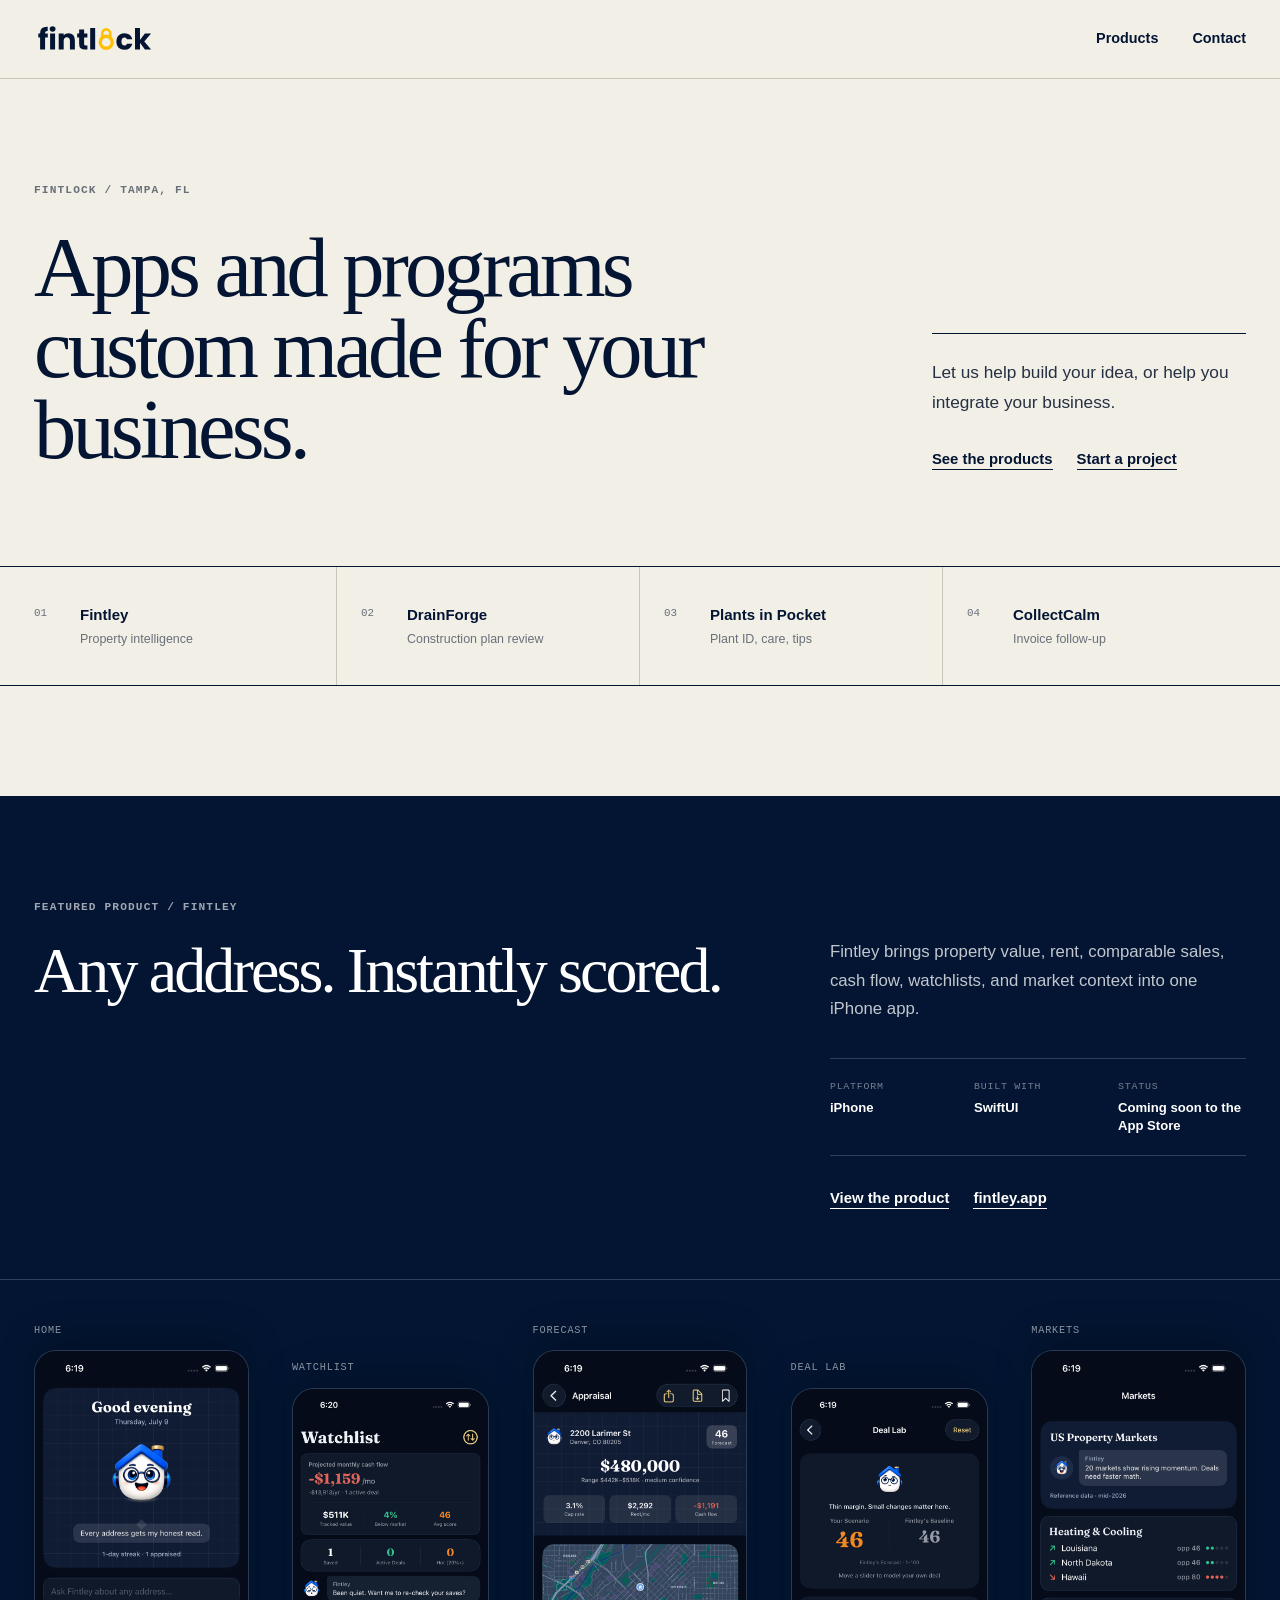
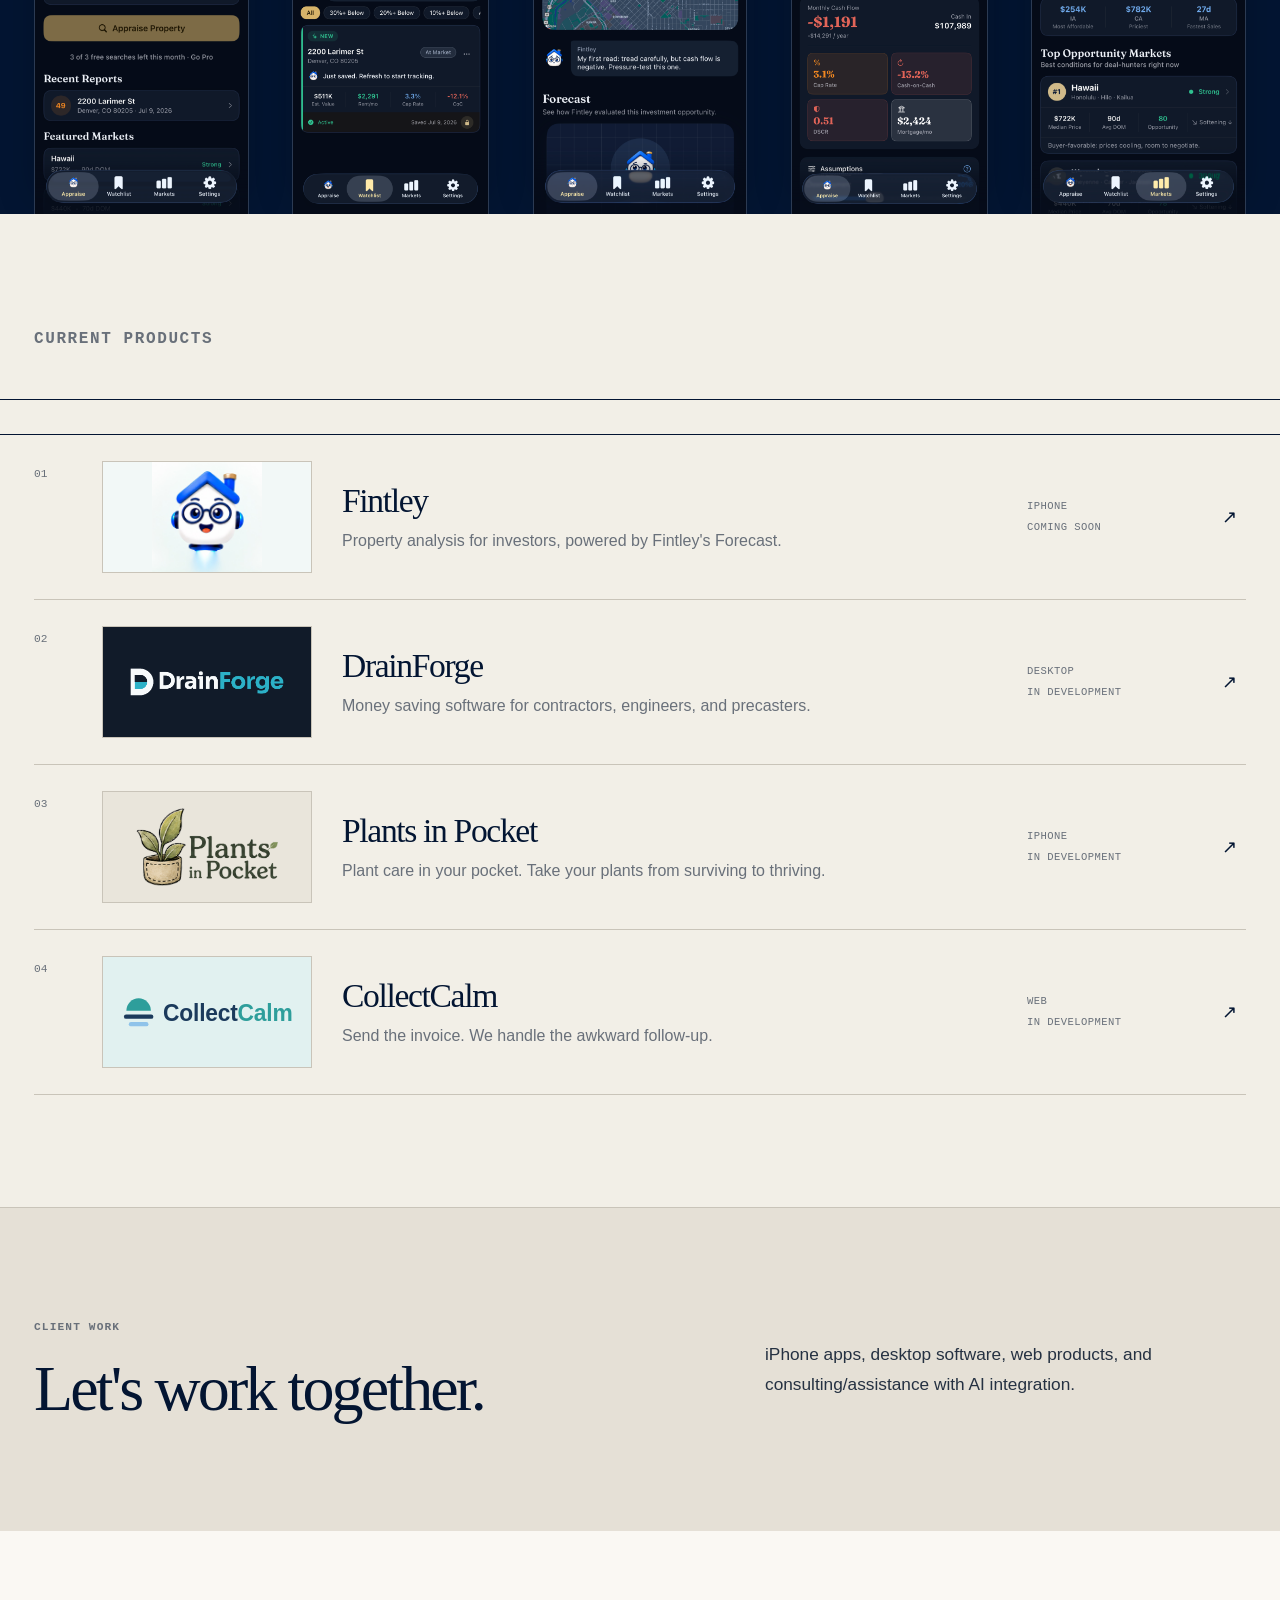
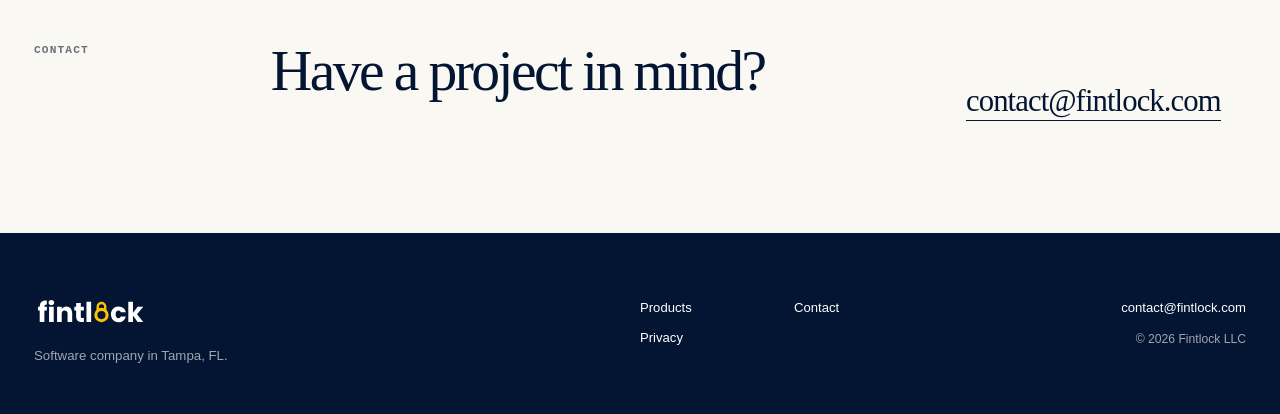
==== index.html @ c1525594 "Redesign: editorial catalogue layout with official brand palette New warm-paper editorial design rep" ====
<!doctype html>
<html lang="en">
<head>
  <meta charset="utf-8">
  <meta name="viewport" content="width=device-width, initial-scale=1">
  <title>Fintlock | Apps and Programs Custom Made for Your Business</title>
  <meta name="description" content="Fintlock is a Tampa, Florida software company building custom iPhone apps, desktop programs, and web products.">
  <link rel="canonical" href="https://fintlock.com/">
  <meta property="og:title" content="Fintlock | Apps and Programs Custom Made for Your Business">
  <meta property="og:description" content="Apps and programs custom made for your business, built in Tampa, FL.">
  <meta property="og:type" content="website">
  <meta property="og:url" content="https://fintlock.com/">
  <meta property="og:image" content="https://fintlock.com/assets/brand/og-image.png">
  <meta name="twitter:card" content="summary_large_image">
  <meta name="theme-color" content="#f2efe7">
  <link rel="icon" type="image/svg+xml" href="favicon.svg">
  <link rel="stylesheet" href="styles.css?v=22">
</head>
<body>
  <a class="skip-link" href="#main">Skip to content</a>

  <header class="site-header" data-header>
    <div class="wrap header-inner">
      <a class="brand" href="index.html" aria-label="Fintlock home">
        <img src="assets/brand/fintlock-logo-navy.svg" alt="Fintlock" width="121" height="32">
      </a>

      <nav class="primary-nav" id="primary-nav" aria-label="Primary navigation">
        <a href="work.html">Products</a>
        <a href="contact.html">Contact</a>
      </nav>

      <button class="nav-toggle" type="button" aria-label="Open navigation" aria-expanded="false" aria-controls="primary-nav">
        <span></span><span></span>
      </button>
    </div>
  </header>

  <main id="main">
    <section class="masthead">
      <div class="wrap masthead-grid">
        <div class="masthead-title">
          <p class="overline">Fintlock / Tampa, FL</p>
          <h1>Apps and programs custom made for your business.</h1>
        </div>
        <div class="masthead-copy">
          <p>Let us help build your idea, or help you integrate your business.</p>
          <div class="text-actions">
            <a class="underlined-link" href="work.html">See the products</a>
            <a class="underlined-link" href="contact.html">Start a project</a>
          </div>
        </div>
      </div>

      <div class="wrap product-index" aria-label="Current Fintlock products">
        <a href="work.html#fintley">
          <span class="index-number">01</span>
          <span><strong>Fintley</strong><small>Property intelligence</small></span>
        </a>
        <a href="work.html#drainforge">
          <span class="index-number">02</span>
          <span><strong>DrainForge</strong><small>Construction plan review</small></span>
        </a>
        <a href="work.html#plants-in-pocket">
          <span class="index-number">03</span>
          <span><strong>Plants in Pocket</strong><small>Plant ID, care, tips</small></span>
        </a>
        <a href="work.html#collectcalm">
          <span class="index-number">04</span>
          <span><strong>CollectCalm</strong><small>Invoice follow-up</small></span>
        </a>
      </div>
    </section>

    <section class="featured-product" aria-labelledby="featured-title">
      <div class="wrap feature-heading">
        <div>
          <p class="overline overline-light">Featured product / Fintley</p>
          <h2 id="featured-title">Any address. Instantly scored.</h2>
        </div>
        <div class="feature-copy">
          <p>Fintley brings property value, rent, comparable sales, cash flow, watchlists, and market context into one iPhone app.</p>
          <dl class="feature-facts">
            <div><dt>Platform</dt><dd>iPhone</dd></div>
            <div><dt>Built with</dt><dd>SwiftUI</dd></div>
            <div><dt>Status</dt><dd>Coming soon to the App Store</dd></div>
          </dl>
          <div class="text-actions">
            <a class="underlined-link underlined-link-light" href="work.html#fintley">View the product</a>
            <a class="underlined-link underlined-link-light" href="https://fintley.app" rel="noopener">fintley.app</a>
          </div>
        </div>
      </div>

      <div class="screen-band">
        <div class="wrap screen-rack" aria-label="Fintley interface screens">
          <figure>
            <figcaption>Home</figcaption>
            <img src="assets/screens/fintley-home-dark.png" alt="Fintley home dashboard" width="720" height="1565" loading="lazy">
          </figure>
          <figure>
            <figcaption>Watchlist</figcaption>
            <img src="assets/screens/fintley-watchlist-dark.png" alt="Fintley watchlist showing saved properties" width="720" height="1565" loading="lazy">
          </figure>
          <figure class="screen-emphasis">
            <figcaption>Forecast</figcaption>
            <img src="assets/screens/fintley-forecast-dark.png" alt="Fintley property report with Forecast score" width="720" height="1565" loading="lazy">
          </figure>
          <figure>
            <figcaption>Deal Lab</figcaption>
            <img src="assets/screens/fintley-deal-lab-dark.png" alt="Fintley Deal Lab analysis" width="720" height="1565" loading="lazy">
          </figure>
          <figure>
            <figcaption>Markets</figcaption>
            <img src="assets/screens/fintley-markets-dark.png" alt="Fintley market overview" width="720" height="1565" loading="lazy">
          </figure>
        </div>
      </div>
    </section>

    <section class="product-ledger section-pad" aria-label="Current products">
      <div class="wrap section-intro section-intro-bare">
        <p class="overline">Current products</p>
      </div>

      <div class="wrap ledger">
        <a class="ledger-row" href="work.html#fintley">
          <span class="ledger-number">01</span>
          <figure class="ledger-media fintley-thumb">
            <img src="assets/work/fintley-mascot.jpg" alt="" width="480" height="480" loading="lazy">
          </figure>
          <div class="ledger-copy">
            <h3>Fintley</h3>
            <p>Property analysis for investors, powered by Fintley's Forecast.</p>
          </div>
          <div class="ledger-meta"><span>iPhone</span><span>Coming soon</span></div>
          <span class="ledger-arrow" aria-hidden="true">↗</span>
        </a>

        <a class="ledger-row" href="work.html#drainforge">
          <span class="ledger-number">02</span>
          <figure class="ledger-media drainforge-thumb">
            <img src="assets/work/drainforge-lockup.png" alt="" width="597" height="116" loading="lazy">
          </figure>
          <div class="ledger-copy">
            <h3>DrainForge</h3>
            <p>Money saving software for contractors, engineers, and precasters.</p>
          </div>
          <div class="ledger-meta"><span>Desktop</span><span>In development</span></div>
          <span class="ledger-arrow" aria-hidden="true">↗</span>
        </a>

        <a class="ledger-row" href="work.html#plants-in-pocket">
          <span class="ledger-number">03</span>
          <figure class="ledger-media plants-thumb">
            <img src="assets/work/plants-primary-logo.png" alt="" width="430" height="243" loading="lazy">
          </figure>
          <div class="ledger-copy">
            <h3>Plants in Pocket</h3>
            <p>Plant care in your pocket. Take your plants from surviving to thriving.</p>
          </div>
          <div class="ledger-meta"><span>iPhone</span><span>In development</span></div>
          <span class="ledger-arrow" aria-hidden="true">↗</span>
        </a>

        <a class="ledger-row" href="work.html#collectcalm">
          <span class="ledger-number">04</span>
          <figure class="ledger-media collectcalm-thumb">
            <img src="assets/work/collectcalm-lockup.svg" alt="" width="406" height="120" loading="lazy">
          </figure>
          <div class="ledger-copy">
            <h3>CollectCalm</h3>
            <p>Send the invoice. We handle the awkward follow-up.</p>
          </div>
          <div class="ledger-meta"><span>Web</span><span>In development</span></div>
          <span class="ledger-arrow" aria-hidden="true">↗</span>
        </a>
      </div>
    </section>

    <section class="client-section" aria-labelledby="client-title">
      <div class="wrap client-grid">
        <div>
          <p class="overline">Client work</p>
          <h2 id="client-title">Let's work together.</h2>
        </div>
        <div class="client-copy">
          <p>iPhone apps, desktop software, web products, and consulting/assistance with AI integration.</p>
        </div>
      </div>
    </section>

    <section class="contact-prompt">
      <div class="wrap contact-prompt-grid">
        <p class="overline">Contact</p>
        <h2>Have a project in mind?</h2>
        <div>
          <a class="email-link" href="mailto:contact@fintlock.com">contact@fintlock.com</a>
        </div>
      </div>
    </section>
  </main>

  <footer class="site-footer">
    <div class="wrap footer-grid">
      <div>
        <a class="footer-brand" href="index.html" aria-label="Fintlock home">
          <img src="assets/brand/fintlock-logo-white.svg" alt="Fintlock" width="113" height="30">
        </a>
        <p>Software company in Tampa, FL.</p>
      </div>
      <nav class="footer-nav" aria-label="Footer navigation">
        <a href="work.html">Products</a>
        <a href="contact.html">Contact</a>
        <a href="privacy.html">Privacy</a>
      </nav>
      <div class="footer-meta">
        <a href="mailto:contact@fintlock.com">contact@fintlock.com</a>
        <span>© <span data-year>2026</span> Fintlock LLC</span>
      </div>
    </div>
  </footer>

  <script src="app.js?v=22" defer></script>
</body>
</html>
---- styles.css ----
:root {
  --paper: #f2efe7;
  --paper-deep: #e5e0d6;
  --paper-light: #faf8f3;
  --ink: #031532;
  --ink-soft: #253142;
  --muted: #69707a;
  --line: #c9c4b9;
  --line-dark: rgba(255, 255, 255, 0.18);
  --gold: #fec005;
  --blue: #031532;
  --white: #ffffff;
  --wrap: 1320px;
  --display: "Iowan Old Style", "Palatino Linotype", Palatino, Baskerville, Georgia, serif;
  --sans: -apple-system, BlinkMacSystemFont, "Segoe UI", Helvetica, Arial, sans-serif;
  --mono: ui-monospace, SFMono-Regular, Menlo, Monaco, Consolas, "Liberation Mono", monospace;
  color-scheme: light;
}

*,
*::before,
*::after {
  box-sizing: border-box;
}

html {
  scroll-behavior: smooth;
  scroll-padding-top: 96px;
}

body {
  min-width: 320px;
  margin: 0;
  background: var(--paper);
  color: var(--ink-soft);
  font-family: var(--sans);
  font-size: 16px;
  line-height: 1.6;
  -webkit-font-smoothing: antialiased;
  text-rendering: optimizeLegibility;
}

body.nav-open {
  overflow: hidden;
}

main {
  overflow: clip;
}

h1,
h2,
h3,
p,
figure,
dl,
dd,
ul,
ol {
  margin: 0;
}

ul,
ol {
  padding: 0;
}

h1,
h2 {
  color: var(--ink);
  font-family: var(--display);
  font-weight: 400;
  letter-spacing: -0.045em;
  line-height: 0.96;
}

h1 {
  font-size: clamp(3.8rem, 6.6vw, 6.8rem);
}

h2 {
  font-size: clamp(3rem, 5vw, 5.1rem);
}

h3 {
  color: var(--ink);
  font-size: 1.22rem;
  font-weight: 650;
  letter-spacing: -0.025em;
  line-height: 1.25;
}

p {
  max-width: 72ch;
}

a {
  color: inherit;
  text-decoration: none;
}

button,
input,
select,
textarea {
  font: inherit;
}

img,
svg {
  display: block;
  max-width: 100%;
}

::selection {
  background: var(--gold);
  color: var(--ink);
}

:focus-visible {
  outline: 2px solid var(--ink);
  outline-offset: 4px;
}

.wrap {
  width: min(100%, var(--wrap));
  margin-inline: auto;
  padding-inline: 34px;
}

.section-pad {
  padding-block: 112px;
}

.overline {
  color: var(--muted);
  font-family: var(--mono);
  font-size: 0.7rem;
  font-weight: 650;
  letter-spacing: 0.1em;
  line-height: 1.4;
  text-transform: uppercase;
}

.overline-light {
  color: rgba(255, 255, 255, 0.62);
}

.underlined-link {
  display: inline-block;
  border-bottom: 1px solid currentColor;
  color: var(--ink);
  font-size: 0.93rem;
  font-weight: 650;
  line-height: 1.35;
  transition: border-color 150ms ease, color 150ms ease;
}

.underlined-link:hover {
  border-color: var(--gold);
  color: #765800;
}

.underlined-link-light {
  color: var(--white);
}

.underlined-link-light:hover {
  color: var(--gold);
}

.skip-link {
  position: fixed;
  top: 12px;
  left: 12px;
  z-index: 1000;
  padding: 10px 14px;
  background: var(--ink);
  color: var(--white);
  font-weight: 700;
  transform: translateY(-150%);
  transition: transform 150ms ease;
}

.skip-link:focus {
  transform: translateY(0);
}

/* Header */

.site-header {
  position: sticky;
  top: 0;
  z-index: 100;
  border-bottom: 1px solid var(--line);
  background: rgba(242, 239, 231, 0.97);
}

.header-inner {
  display: flex;
  min-height: 78px;
  align-items: center;
  justify-content: space-between;
  gap: 32px;
}

.brand {
  position: relative;
  z-index: 102;
  flex: 0 0 auto;
}

.brand img {
  width: 121px;
  height: auto;
}

.primary-nav {
  display: flex;
  align-items: center;
  gap: 34px;
}

.primary-nav a {
  position: relative;
  color: var(--ink);
  font-size: 0.9rem;
  font-weight: 620;
}

.primary-nav a::after {
  content: "";
  position: absolute;
  right: 0;
  bottom: -8px;
  left: 0;
  height: 1px;
  background: var(--ink);
  transform: scaleX(0);
  transform-origin: left;
  transition: transform 150ms ease;
}

.primary-nav a:hover::after,
.primary-nav a[aria-current="page"]::after {
  transform: scaleX(1);
}

.nav-toggle {
  display: none;
  width: 42px;
  height: 42px;
  align-items: center;
  justify-content: center;
  border: 0;
  background: transparent;
  cursor: pointer;
}

.nav-toggle span {
  position: absolute;
  width: 22px;
  height: 1px;
  background: var(--ink);
  transition: transform 170ms ease;
}

.nav-toggle span:first-child {
  transform: translateY(-4px);
}

.nav-toggle span:last-child {
  transform: translateY(4px);
}

.nav-open .nav-toggle span:first-child {
  transform: rotate(45deg);
}

.nav-open .nav-toggle span:last-child {
  transform: rotate(-45deg);
}

/* Home masthead */

.masthead {
  padding-top: 104px;
}

.masthead-grid {
  display: grid;
  grid-template-columns: minmax(0, 1.75fr) minmax(310px, 0.68fr);
  gap: clamp(56px, 7vw, 120px);
  align-items: end;
}

.masthead-title .overline {
  margin-bottom: 28px;
}

.masthead-title h1 {
  max-width: 980px;
}

.masthead-copy {
  padding-top: 24px;
  border-top: 1px solid var(--ink);
  font-size: 1.08rem;
  line-height: 1.7;
}

.text-actions {
  display: flex;
  flex-wrap: wrap;
  gap: 24px;
  margin-top: 32px;
}

.product-index {
  display: grid;
  grid-template-columns: repeat(4, minmax(0, 1fr));
  margin-top: 96px;
  border-top: 1px solid var(--ink);
  border-bottom: 1px solid var(--ink);
}

.product-index a {
  display: grid;
  grid-template-columns: 34px minmax(0, 1fr);
  gap: 12px;
  min-height: 118px;
  align-content: center;
  padding: 22px 24px;
  border-right: 1px solid var(--line);
  transition: background 150ms ease;
}

.product-index a:first-child {
  padding-left: 0;
}

.product-index a:last-child {
  border-right: 0;
  padding-right: 0;
}

.product-index a:hover {
  background: rgba(254, 192, 5, 0.12);
}

.index-number {
  padding-top: 2px;
  color: var(--muted);
  font-family: var(--mono);
  font-size: 0.68rem;
}

.product-index strong,
.product-index small {
  display: block;
}

.product-index strong {
  color: var(--ink);
  font-size: 0.94rem;
  font-weight: 700;
}

.product-index small {
  margin-top: 4px;
  color: var(--muted);
  font-size: 0.78rem;
  line-height: 1.4;
}

/* Featured product */

.featured-product {
  margin-top: 110px;
  padding-top: 104px;
  background: var(--ink);
  color: rgba(255, 255, 255, 0.76);
}

.feature-heading {
  display: grid;
  grid-template-columns: minmax(0, 1.25fr) minmax(320px, 0.75fr);
  gap: clamp(60px, 8vw, 130px);
}

.feature-heading h2,
.product-feature-head h2,
.strength-section h2 {
  color: var(--white);
}

.feature-heading .overline,
.product-feature-head .overline,
.strength-section .overline {
  margin-bottom: 24px;
}

.feature-copy {
  padding-top: 38px;
  font-size: 1.05rem;
  line-height: 1.7;
}

.feature-facts {
  display: grid;
  grid-template-columns: repeat(3, minmax(0, 1fr));
  gap: 16px;
  margin: 34px 0 30px;
  padding: 20px 0;
  border-top: 1px solid var(--line-dark);
  border-bottom: 1px solid var(--line-dark);
}

.feature-facts div {
  min-width: 0;
}

.feature-facts dt {
  color: rgba(255, 255, 255, 0.46);
  font-family: var(--mono);
  font-size: 0.62rem;
  letter-spacing: 0.08em;
  text-transform: uppercase;
}

.feature-facts dd {
  margin-top: 4px;
  color: var(--white);
  font-size: 0.82rem;
  font-weight: 650;
  line-height: 1.35;
}

.screen-band {
  margin-top: 70px;
  background: var(--blue);
  border-top: 1px solid var(--line-dark);
}

.screen-rack {
  display: grid;
  grid-template-columns: repeat(5, minmax(0, 1fr));
  gap: clamp(18px, 2.7vw, 42px);
  align-items: end;
  padding-top: 42px;
  overflow: hidden;
}

.screen-rack figure {
  min-width: 0;
}

.screen-rack figcaption {
  margin-bottom: 12px;
  color: rgba(255, 255, 255, 0.54);
  font-family: var(--mono);
  font-size: 0.64rem;
  letter-spacing: 0.08em;
  text-transform: uppercase;
}

.screen-rack img {
  width: 100%;
  height: auto;
  border: 1px solid rgba(255, 255, 255, 0.16);
  border-bottom: 0;
  border-radius: 22px 22px 0 0;
  box-shadow: 0 -14px 38px rgba(0, 0, 0, 0.18);
}

.screen-rack figure:nth-child(2),
.screen-rack figure:nth-child(4) {
  width: 92%;
  justify-self: center;
}

/* Shared section heading */

.section-intro {
  display: grid;
  grid-template-columns: minmax(0, 1.25fr) minmax(300px, 0.55fr);
  gap: 80px;
  align-items: end;
  margin-bottom: 58px;
}

.section-intro .overline {
  margin-bottom: 22px;
}

.section-intro > p {
  padding-bottom: 8px;
  color: var(--muted);
  font-size: 1rem;
  line-height: 1.7;
}

.section-intro-tight {
  margin-bottom: 42px;
}

.section-intro-bare {
  display: block;
  margin-bottom: 34px;
  padding-bottom: 16px;
  border-bottom: 1px solid var(--ink);
}

/* Product ledger */

.ledger {
  border-top: 1px solid var(--ink);
}

.ledger-row {
  display: grid;
  grid-template-columns: 38px 210px minmax(0, 1fr) 165px 24px;
  gap: 30px;
  align-items: center;
  min-height: 164px;
  padding: 26px 0;
  border-bottom: 1px solid var(--line);
  transition: background 150ms ease;
}

.ledger-row:hover {
  background: rgba(254, 192, 5, 0.09);
}

.ledger-number {
  align-self: start;
  padding-top: 5px;
  color: var(--muted);
  font-family: var(--mono);
  font-size: 0.7rem;
}

.ledger-media {
  display: flex;
  width: 210px;
  height: 112px;
  align-items: center;
  justify-content: center;
  overflow: hidden;
  border: 1px solid var(--line);
  background: var(--paper-light);
}

.ledger-media img {
  width: 100%;
  height: 100%;
  object-fit: contain;
}

.fintley-thumb {
  background: #f2f8f7;
}

.fintley-thumb img {
  width: auto;
  height: 100%;
}

.drainforge-thumb {
  padding: 26px;
  background: #111b29;
}

.plants-thumb {
  padding: 14px 28px;
  background: #e9e5db;
}

.collectcalm-thumb {
  padding: 12px 14px;
  background: #e1f1f0;
}

.ledger-copy h3 {
  font-family: var(--display);
  font-size: 2.1rem;
  font-weight: 400;
  letter-spacing: -0.04em;
}

.ledger-copy p {
  margin-top: 7px;
  color: var(--muted);
  line-height: 1.55;
}

.ledger-meta {
  display: grid;
  gap: 4px;
  color: var(--muted);
  font-family: var(--mono);
  font-size: 0.66rem;
  letter-spacing: 0.04em;
  text-transform: uppercase;
}

.ledger-arrow {
  color: var(--ink);
  font-size: 1.1rem;
  transition: transform 150ms ease;
}

.ledger-row:hover .ledger-arrow {
  transform: translate(3px, -3px);
}

/* Client section */

.client-section {
  padding-block: 112px;
  border-top: 1px solid var(--line);
  background: var(--paper-deep);
}

.client-grid {
  display: grid;
  grid-template-columns: minmax(0, 1.05fr) minmax(360px, 0.82fr);
  gap: clamp(70px, 9vw, 150px);
  align-items: center;
}

.client-grid .overline {
  margin-bottom: 22px;
}

.client-copy > p {
  font-size: 1.08rem;
  line-height: 1.72;
}

.plain-service-list {
  margin: 36px 0 30px;
  list-style: none;
  border-top: 1px solid var(--ink);
}

.plain-service-list li {
  display: grid;
  grid-template-columns: minmax(0, 1fr) minmax(170px, 0.8fr);
  gap: 24px;
  padding: 17px 0;
  border-bottom: 1px solid var(--line);
}

.plain-service-list span {
  color: var(--ink);
  font-weight: 650;
}

.plain-service-list small {
  color: var(--muted);
  font-size: 0.8rem;
}

/* Contact prompt */

.contact-prompt {
  padding-block: 112px;
  background: var(--paper-light);
}

.contact-prompt-grid {
  display: grid;
  grid-template-columns: 160px minmax(0, 1.3fr) minmax(280px, 0.55fr);
  gap: clamp(38px, 6vw, 86px);
  align-items: start;
}

.contact-prompt h2 {
  font-size: clamp(3rem, 4.5vw, 4.6rem);
}

.contact-prompt-grid > div:last-child {
  padding-top: 12px;
}

.contact-prompt-grid > div:last-child p {
  color: var(--muted);
  line-height: 1.7;
}

.email-link {
  display: inline-block;
  margin-top: 28px;
  border-bottom: 1px solid var(--ink);
  color: var(--ink);
  font-family: var(--display);
  font-size: clamp(1.5rem, 2.4vw, 2.2rem);
  letter-spacing: -0.03em;
  line-height: 1.2;
}

.email-link:hover {
  border-color: var(--gold);
}

.compact-contact-prompt {
  border-top: 1px solid var(--line);
}

/* Footer */

.site-footer {
  padding-block: 64px 48px;
  background: var(--ink);
  color: rgba(255, 255, 255, 0.62);
}

.footer-grid {
  display: grid;
  grid-template-columns: minmax(260px, 1.25fr) minmax(220px, 0.65fr) minmax(240px, 0.6fr);
  gap: 60px;
}

.footer-brand img {
  width: 113px;
  height: auto;
}

.footer-grid > div:first-child p {
  margin-top: 18px;
  font-size: 0.83rem;
}

.footer-nav {
  display: grid;
  grid-template-columns: repeat(2, minmax(0, 1fr));
  gap: 9px 24px;
  align-content: start;
}

.footer-nav a,
.footer-meta a {
  color: var(--white);
  font-size: 0.82rem;
}

.footer-nav a:hover,
.footer-meta a:hover {
  text-decoration: underline;
  text-underline-offset: 4px;
}

.footer-meta {
  display: grid;
  gap: 12px;
  justify-items: end;
  align-content: start;
  font-size: 0.76rem;
}

/* Page intro */

.page-intro {
  padding: 102px 0 72px;
}

.page-intro-grid {
  display: grid;
  grid-template-columns: minmax(0, 1.45fr) minmax(320px, 0.55fr);
  gap: clamp(60px, 8vw, 130px);
  align-items: end;
}

.page-intro .overline {
  margin-bottom: 24px;
}

.page-intro h1 {
  max-width: 980px;
  font-size: clamp(4rem, 6.3vw, 6.4rem);
}

.page-intro-grid > p {
  padding-top: 24px;
  border-top: 1px solid var(--ink);
  font-size: 1.05rem;
  line-height: 1.72;
}

.page-product-index {
  display: grid;
  grid-template-columns: repeat(4, minmax(0, 1fr));
  margin-top: 84px;
  border-top: 1px solid var(--ink);
  border-bottom: 1px solid var(--ink);
}

.page-product-index a {
  display: grid;
  grid-template-columns: 30px 1fr auto;
  gap: 12px;
  align-items: center;
  min-height: 76px;
  padding: 16px 22px;
  border-right: 1px solid var(--line);
  transition: background 150ms ease;
}

.page-product-index a:first-child {
  padding-left: 0;
}

.page-product-index a:last-child {
  padding-right: 0;
  border-right: 0;
}

.page-product-index a:hover {
  background: rgba(254, 192, 5, 0.12);
}

.page-product-index span,
.page-product-index small {
  color: var(--muted);
  font-family: var(--mono);
  font-size: 0.65rem;
  text-transform: uppercase;
}

.page-product-index strong {
  color: var(--ink);
  font-size: 0.84rem;
}

/* Product page */

.product-feature-case {
  scroll-margin-top: 78px;
  padding: 104px 0 96px;
  background: var(--ink);
  color: rgba(255, 255, 255, 0.74);
}

.product-feature-head {
  display: grid;
  grid-template-columns: minmax(0, 1fr) minmax(360px, 0.72fr);
  gap: clamp(70px, 9vw, 150px);
}

.product-feature-head h2 {
  font-size: clamp(5rem, 9vw, 9.4rem);
}

.feature-case-copy {
  padding-top: 42px;
  font-size: 1.02rem;
  line-height: 1.7;
}

.case-lead {
  margin-bottom: 16px;
  color: var(--ink);
  font-family: var(--display);
  font-size: clamp(1.7rem, 2.5vw, 2.45rem);
  letter-spacing: -0.035em;
  line-height: 1.16;
}

.product-feature-case .case-lead {
  color: var(--white);
}

.feature-facts-wide {
  margin-top: 32px;
}

.fintley-case-screens {
  display: grid;
  grid-template-columns: repeat(4, minmax(0, 1fr));
  gap: clamp(20px, 3vw, 44px);
  align-items: end;
  margin-top: 80px;
}

.fintley-case-screens figure {
  min-width: 0;
}

.fintley-case-screens img {
  width: 100%;
  height: auto;
  border: 1px solid rgba(255, 255, 255, 0.18);
  border-radius: 24px;
  box-shadow: 0 22px 50px rgba(0, 0, 0, 0.22);
}

.fintley-case-screens figcaption {
  margin-top: 13px;
  color: rgba(255, 255, 255, 0.54);
  font-family: var(--mono);
  font-size: 0.65rem;
  letter-spacing: 0.08em;
  text-transform: uppercase;
}

.product-detail-notes {
  display: grid;
  grid-template-columns: repeat(3, minmax(0, 1fr));
  gap: 40px;
  margin-top: 78px;
  padding-top: 34px;
  border-top: 1px solid var(--line-dark);
}

.product-detail-notes h3 {
  color: var(--white);
}

.product-detail-notes p {
  margin-top: 9px;
  color: rgba(255, 255, 255, 0.62);
  font-size: 0.9rem;
}

.product-case {
  scroll-margin-top: 78px;
  padding-block: 112px;
  border-top: 1px solid var(--line);
}

.product-case:nth-child(even) {
  background: var(--paper-light);
}

.product-case-grid {
  display: grid;
  grid-template-columns: minmax(0, 1fr) minmax(360px, 0.72fr);
  gap: 50px clamp(70px, 9vw, 150px);
}

.product-case header .overline {
  margin-bottom: 20px;
}

.product-case header h2 {
  font-size: clamp(4.2rem, 7.6vw, 7.6rem);
}

.product-case-copy {
  padding-top: 32px;
}

.product-case-copy > p:not(.case-lead) {
  color: var(--muted);
  line-height: 1.7;
}

.case-specs {
  margin-top: 32px;
  border-top: 1px solid var(--ink);
}

.case-specs div {
  display: grid;
  grid-template-columns: 110px 1fr;
  gap: 18px;
  padding: 12px 0;
  border-bottom: 1px solid var(--line);
}

.case-specs dt {
  color: var(--muted);
  font-family: var(--mono);
  font-size: 0.65rem;
  letter-spacing: 0.06em;
  text-transform: uppercase;
}

.case-specs dd {
  color: var(--ink);
  font-size: 0.86rem;
  font-weight: 620;
}

.case-art {
  grid-column: 1 / -1;
  display: flex;
  min-height: 520px;
  align-items: center;
  justify-content: center;
  margin-top: 32px;
  overflow: hidden;
  border: 1px solid var(--line);
}

.drainforge-art {
  position: relative;
  flex-direction: column;
  gap: 100px;
  padding: 42px;
  background: #111b29;
}

.drainforge-art > img {
  width: min(650px, 72%);
}

.workflow-line {
  display: flex;
  width: 100%;
  align-items: center;
  justify-content: space-between;
  gap: 14px;
  color: rgba(255, 255, 255, 0.58);
  font-family: var(--mono);
  font-size: 0.68rem;
  letter-spacing: 0.07em;
  text-transform: uppercase;
}

.workflow-line i {
  color: #23b7cf;
  font-style: normal;
}

.plants-art {
  flex-direction: column;
  gap: 28px;
  padding: 70px;
  background: #e8e3d8;
}

.plants-art img {
  width: min(500px, 70%);
}

.plants-art figcaption {
  color: #5e594f;
  font-family: var(--display);
  font-size: 1.4rem;
  font-style: italic;
}

.collectcalm-art {
  padding: 70px;
  background: #e1f1f0;
}

.collectcalm-art img {
  width: min(520px, 70%);
  height: auto;
}

/* Contact */

.contact-page-intro {
  padding-bottom: 84px;
}

.contact-section {
  padding: 0 0 112px;
}

.contact-layout {
  display: grid;
  grid-template-columns: minmax(280px, 0.65fr) minmax(520px, 1.25fr);
  gap: clamp(70px, 10vw, 160px);
  padding-top: 50px;
  border-top: 1px solid var(--ink);
}

.contact-aside {
  display: grid;
  gap: 60px;
  align-content: start;
}

.contact-direct-email {
  display: inline-block;
  margin-top: 14px;
  border-bottom: 1px solid var(--ink);
  color: var(--ink);
  font-family: var(--display);
  font-size: clamp(1.55rem, 2.5vw, 2.35rem);
  letter-spacing: -0.035em;
  line-height: 1.25;
}

.contact-note h2,
.form-heading h2 {
  font-family: var(--display);
  font-size: 2.2rem;
  font-weight: 400;
  line-height: 1.1;
}

.contact-note ul {
  margin-top: 20px;
  list-style: none;
  border-top: 1px solid var(--line);
}

.contact-note li {
  padding: 11px 0;
  border-bottom: 1px solid var(--line);
  color: var(--muted);
  font-size: 0.86rem;
}

.contact-location {
  display: grid;
  gap: 4px;
  font-size: 0.84rem;
}

.contact-location span {
  color: var(--muted);
}

.contact-location strong {
  color: var(--ink);
}

.project-form {
  padding: 42px;
  border: 1px solid var(--ink);
  background: var(--paper-light);
}

.form-heading {
  margin-bottom: 38px;
}

.form-heading .overline {
  margin-bottom: 12px;
}

.form-grid {
  display: grid;
  grid-template-columns: repeat(2, minmax(0, 1fr));
  gap: 28px 30px;
}

.field {
  display: grid;
  gap: 8px;
}

.field-full {
  grid-column: 1 / -1;
}

.field label {
  color: var(--ink);
  font-size: 0.79rem;
  font-weight: 680;
}

.field label span {
  color: var(--muted);
  font-weight: 450;
}

.field input,
.field select,
.field textarea {
  width: 100%;
  border: 0;
  border-bottom: 1px solid var(--line);
  border-radius: 0;
  background: transparent;
  color: var(--ink);
  outline: none;
}

.field input,
.field select {
  min-height: 46px;
  padding: 8px 0;
}

.field textarea {
  min-height: 210px;
  padding: 12px 0;
  resize: vertical;
}

.field input:focus,
.field select:focus,
.field textarea:focus {
  border-bottom-color: var(--ink);
  box-shadow: 0 1px 0 var(--ink);
}

.field input::placeholder {
  color: #91949a;
}

.form-footer {
  display: grid;
  grid-template-columns: auto minmax(220px, 1fr);
  gap: 24px;
  align-items: center;
  margin-top: 34px;
}

.form-button {
  min-height: 50px;
  padding: 12px 20px;
  border: 1px solid var(--ink);
  border-radius: 0;
  background: var(--ink);
  color: var(--white);
  font-weight: 700;
  cursor: pointer;
  transition: background 150ms ease, color 150ms ease;
}

.form-button:hover {
  background: var(--gold);
  color: var(--ink);
}

.form-footer p,
.form-status {
  color: var(--muted);
  font-size: 0.75rem;
  line-height: 1.5;
}

.form-status {
  min-height: 1.5em;
  margin-top: 16px;
}

/* Privacy */

.privacy-section {
  padding-top: 20px;
}

.privacy-layout {
  display: grid;
  grid-template-columns: minmax(220px, 0.45fr) minmax(520px, 1fr);
  gap: clamp(70px, 10vw, 160px);
  padding-top: 42px;
  border-top: 1px solid var(--ink);
}

.privacy-aside {
  display: grid;
  gap: 28px;
  align-content: start;
}

.privacy-aside div {
  display: grid;
  gap: 4px;
}

.privacy-aside span {
  color: var(--muted);
  font-family: var(--mono);
  font-size: 0.66rem;
  letter-spacing: 0.06em;
  text-transform: uppercase;
}

.privacy-aside strong,
.privacy-aside a {
  color: var(--ink);
  font-size: 0.86rem;
}

.privacy-copy {
  border-top: 1px solid var(--line);
}

.privacy-copy article {
  display: grid;
  grid-template-columns: minmax(180px, 0.42fr) minmax(0, 1fr);
  gap: 40px;
  padding: 28px 0;
  border-bottom: 1px solid var(--line);
}

.privacy-copy h2 {
  font-family: var(--sans);
  font-size: 1rem;
  font-weight: 700;
  letter-spacing: -0.015em;
  line-height: 1.3;
}

.privacy-copy p {
  color: var(--muted);
  line-height: 1.75;
}

.privacy-copy a {
  color: var(--ink);
  text-decoration: underline;
  text-underline-offset: 3px;
}

/* Responsive */

@media (max-width: 1120px) {
  .masthead-grid,
  .page-intro-grid,
  .feature-heading,
  .product-feature-head,
  .product-case-grid,
  .client-grid,
  .strength-grid,
  .fit-grid,
  .engagement-grid {
    gap: 60px;
  }

  .ledger-row {
    grid-template-columns: 34px 175px minmax(0, 1fr) 140px 22px;
    gap: 22px;
  }

  .ledger-media {
    width: 175px;
    height: 100px;
  }

  .work-area-row {
    grid-template-columns: 84px minmax(240px, 0.8fr) minmax(240px, 1fr);
  }

  .work-area-row ul {
    grid-column: 2 / -1;
    display: grid;
    grid-template-columns: repeat(4, minmax(0, 1fr));
    gap: 14px;
  }

  .contact-prompt-grid {
    grid-template-columns: 120px minmax(0, 1fr) minmax(260px, 0.55fr);
  }
}

@media (max-width: 900px) {
  html {
    scroll-padding-top: 78px;
  }

  .wrap {
    padding-inline: 26px;
  }

  .nav-toggle {
    position: relative;
    z-index: 102;
    display: inline-flex;
  }

  .primary-nav {
    position: fixed;
    inset: 78px 0 auto;
    display: grid;
    gap: 0;
    padding: 12px 26px 28px;
    border-bottom: 1px solid var(--ink);
    background: var(--paper);
    transform: translateY(-120%);
    visibility: hidden;
    transition: transform 180ms ease, visibility 180ms ease;
  }

  .primary-nav a {
    padding: 18px 0;
    border-bottom: 1px solid var(--line);
    font-family: var(--display);
    font-size: 1.65rem;
    font-weight: 400;
  }

  .primary-nav a::after {
    display: none;
  }

  .nav-open .primary-nav {
    transform: translateY(0);
    visibility: visible;
  }

  .masthead {
    padding-top: 76px;
  }

  .masthead-grid,
  .page-intro-grid,
  .feature-heading,
  .section-intro,
  .client-grid,
  .contact-prompt-grid,
  .product-feature-head,
  .product-case-grid,
  .strength-grid,
  .fit-grid,
  .engagement-grid,
  .contact-layout,
  .privacy-layout {
    grid-template-columns: 1fr;
  }

  .masthead-copy,
  .page-intro-grid > p {
    max-width: 620px;
  }

  .product-index,
  .page-product-index {
    grid-template-columns: repeat(2, minmax(0, 1fr));
  }

  .product-index a:nth-child(2),
  .page-product-index a:nth-child(2) {
    border-right: 0;
  }

  .product-index a:nth-child(-n + 2),
  .page-product-index a:nth-child(-n + 2) {
    border-bottom: 1px solid var(--line);
  }

  .product-index a:first-child,
  .page-product-index a:first-child {
    padding-left: 20px;
  }

  .product-index a:last-child,
  .page-product-index a:last-child {
    padding-right: 20px;
  }

  .feature-copy,
  .feature-case-copy,
  .product-case-copy {
    padding-top: 0;
  }

  .screen-rack {
    display: flex;
    gap: 22px;
    overflow-x: auto;
    overscroll-behavior-inline: contain;
    scroll-snap-type: x mandatory;
    scrollbar-width: thin;
    padding-bottom: 0;
  }

  .screen-rack figure,
  .screen-rack figure:nth-child(2),
  .screen-rack figure:nth-child(4) {
    flex: 0 0 220px;
    width: 220px;
    scroll-snap-align: start;
  }

  .section-intro {
    gap: 28px;
  }

  .ledger-row {
    grid-template-columns: 34px 155px minmax(0, 1fr) 22px;
  }

  .ledger-meta {
    grid-column: 3;
    display: flex;
    flex-wrap: wrap;
    gap: 8px 18px;
  }

  .ledger-arrow {
    grid-column: 4;
    grid-row: 1 / span 2;
  }

  .plain-service-list li {
    grid-template-columns: 1fr 1fr;
  }

  .contact-prompt-grid {
    gap: 26px;
  }

  .contact-prompt-grid > div:last-child {
    padding-top: 0;
  }

  .footer-grid {
    grid-template-columns: 1fr 1fr;
  }

  .footer-meta {
    grid-column: 1 / -1;
    justify-items: start;
  }

  .page-intro {
    padding-top: 78px;
  }

  .fintley-case-screens {
    display: flex;
    gap: 24px;
    overflow-x: auto;
    scroll-snap-type: x mandatory;
    scrollbar-width: thin;
  }

  .fintley-case-screens figure {
    flex: 0 0 240px;
    scroll-snap-align: start;
  }

  .product-detail-notes {
    grid-template-columns: 1fr;
    gap: 0;
  }

  .product-detail-notes article {
    padding: 20px 0;
    border-bottom: 1px solid var(--line-dark);
  }

  .case-art {
    min-height: 420px;
  }

  .work-area-row {
    grid-template-columns: 90px 1fr;
    gap: 20px 28px;
  }

  .work-area-row > p,
  .work-area-row ul {
    grid-column: 2;
  }

  .work-area-row ul {
    display: grid;
    grid-template-columns: repeat(2, minmax(0, 1fr));
    gap: 0 18px;
  }

  .contact-layout,
  .privacy-layout {
    gap: 72px;
  }

  .contact-aside {
    grid-template-columns: repeat(2, minmax(0, 1fr));
    gap: 40px;
  }

  .contact-location {
    grid-column: 1 / -1;
  }
}

@media (max-width: 620px) {
  .wrap {
    padding-inline: 20px;
  }

  .header-inner {
    min-height: 70px;
  }

  .brand img {
    width: 105px;
  }

  .primary-nav {
    inset: 70px 0 auto;
    padding-inline: 20px;
  }

  h1 {
    font-size: clamp(3.1rem, 15vw, 4.4rem);
  }

  h2 {
    font-size: clamp(2.65rem, 12vw, 3.7rem);
  }

  .section-pad,
  .client-section,
  .contact-prompt,
  .strength-section,
  .engagement-section,
  .product-case {
    padding-block: 78px;
  }

  .masthead {
    padding-top: 58px;
  }

  .masthead-title .overline,
  .page-intro .overline,
  .feature-heading .overline,
  .product-feature-head .overline,
  .section-intro .overline,
  .client-grid .overline,
  .fit-grid .overline,
  .engagement-grid .overline {
    margin-bottom: 18px;
  }

  .masthead-copy {
    font-size: 1rem;
  }

  .product-index,
  .page-product-index {
    grid-template-columns: 1fr;
    margin-top: 58px;
  }

  .product-index a,
  .page-product-index a {
    min-height: 78px;
    padding: 15px 0;
    border-right: 0;
    border-bottom: 1px solid var(--line);
  }

  .product-index a:first-child,
  .product-index a:last-child,
  .page-product-index a:first-child,
  .page-product-index a:last-child {
    padding-inline: 0;
  }

  .product-index a:last-child,
  .page-product-index a:last-child {
    border-bottom: 0;
  }

  .featured-product {
    margin-top: 76px;
    padding-top: 76px;
  }

  .feature-heading,
  .product-feature-head,
  .product-case-grid,
  .client-grid,
  .strength-grid,
  .fit-grid,
  .engagement-grid {
    gap: 40px;
  }

  .feature-facts {
    grid-template-columns: 1fr;
    gap: 12px;
  }

  .feature-facts div {
    display: grid;
    grid-template-columns: 90px 1fr;
    gap: 12px;
  }

  .feature-facts dd {
    margin-top: 0;
  }

  .screen-band {
    margin-top: 50px;
  }

  .screen-rack {
    gap: 16px;
    padding-top: 28px;
  }

  .screen-rack figure,
  .screen-rack figure:nth-child(2),
  .screen-rack figure:nth-child(4) {
    flex-basis: 190px;
    width: 190px;
  }

  .section-intro {
    margin-bottom: 36px;
  }

  .ledger-row {
    grid-template-columns: 30px minmax(0, 1fr) 22px;
    gap: 14px 16px;
    min-height: 0;
    padding: 24px 0;
  }

  .ledger-number {
    grid-column: 1;
    grid-row: 1;
  }

  .ledger-media {
    grid-column: 2;
    grid-row: 1;
    width: 100%;
    height: 136px;
  }

  .ledger-copy {
    grid-column: 2 / -1;
    grid-row: 2;
  }

  .ledger-copy h3 {
    font-size: 1.8rem;
  }

  .ledger-meta {
    grid-column: 2 / -1;
    grid-row: 3;
  }

  .ledger-arrow {
    grid-column: 3;
    grid-row: 1;
  }

  .plain-service-list li {
    grid-template-columns: 1fr;
    gap: 4px;
  }

  .contact-prompt-grid {
    gap: 22px;
  }

  .footer-grid {
    grid-template-columns: 1fr;
    gap: 42px;
  }

  .footer-nav {
    max-width: 270px;
  }

  .footer-meta {
    grid-column: auto;
  }

  .page-intro {
    padding: 62px 0 54px;
  }

  .page-intro h1 {
    font-size: clamp(3.15rem, 14.8vw, 4.5rem);
  }

  .page-intro-grid {
    gap: 36px;
  }

  .page-product-index {
    margin-top: 50px;
  }

  .product-feature-case {
    padding: 76px 0 72px;
  }

  .product-feature-head h2,
  .product-case header h2 {
    font-size: clamp(4rem, 18vw, 5.7rem);
  }

  .fintley-case-screens {
    gap: 16px;
    margin-top: 58px;
  }

  .fintley-case-screens figure {
    flex-basis: 205px;
  }

  .product-detail-notes {
    margin-top: 54px;
  }

  .case-art {
    min-height: 310px;
    margin-top: 12px;
  }

  .drainforge-art {
    gap: 62px;
    padding: 28px 20px;
  }

  .workflow-line {
    flex-wrap: wrap;
    justify-content: center;
  }

  .plants-art {
    padding: 42px 20px;
  }

  .plants-art img {
    width: min(380px, 86%);
  }

  .work-area-row {
    grid-template-columns: 1fr;
    gap: 12px;
    padding: 26px 0;
  }

  .work-area-row > p,
  .work-area-row ul {
    grid-column: 1;
  }

  .work-area-row ul {
    grid-template-columns: 1fr 1fr;
    margin-top: 8px;
  }

  .work-area-row h3 {
    font-size: 1.7rem;
  }

  .strength-columns {
    grid-template-columns: 1fr;
  }

  .engagement-list li {
    grid-template-columns: 82px 1fr;
    gap: 16px;
  }

  .contact-layout,
  .privacy-layout {
    gap: 56px;
  }

  .contact-aside {
    grid-template-columns: 1fr;
    gap: 44px;
  }

  .contact-location {
    grid-column: auto;
  }

  .project-form {
    padding: 28px 20px;
  }

  .form-grid,
  .form-footer {
    grid-template-columns: 1fr;
  }

  .field-full {
    grid-column: auto;
  }

  .form-button {
    width: 100%;
  }

  .privacy-copy article {
    grid-template-columns: 1fr;
    gap: 10px;
  }
}

@media (prefers-reduced-motion: reduce) {
  html {
    scroll-behavior: auto;
  }

  *,
  *::before,
  *::after {
    transition-duration: 0.01ms !important;
    animation-duration: 0.01ms !important;
    animation-iteration-count: 1 !important;
  }
}
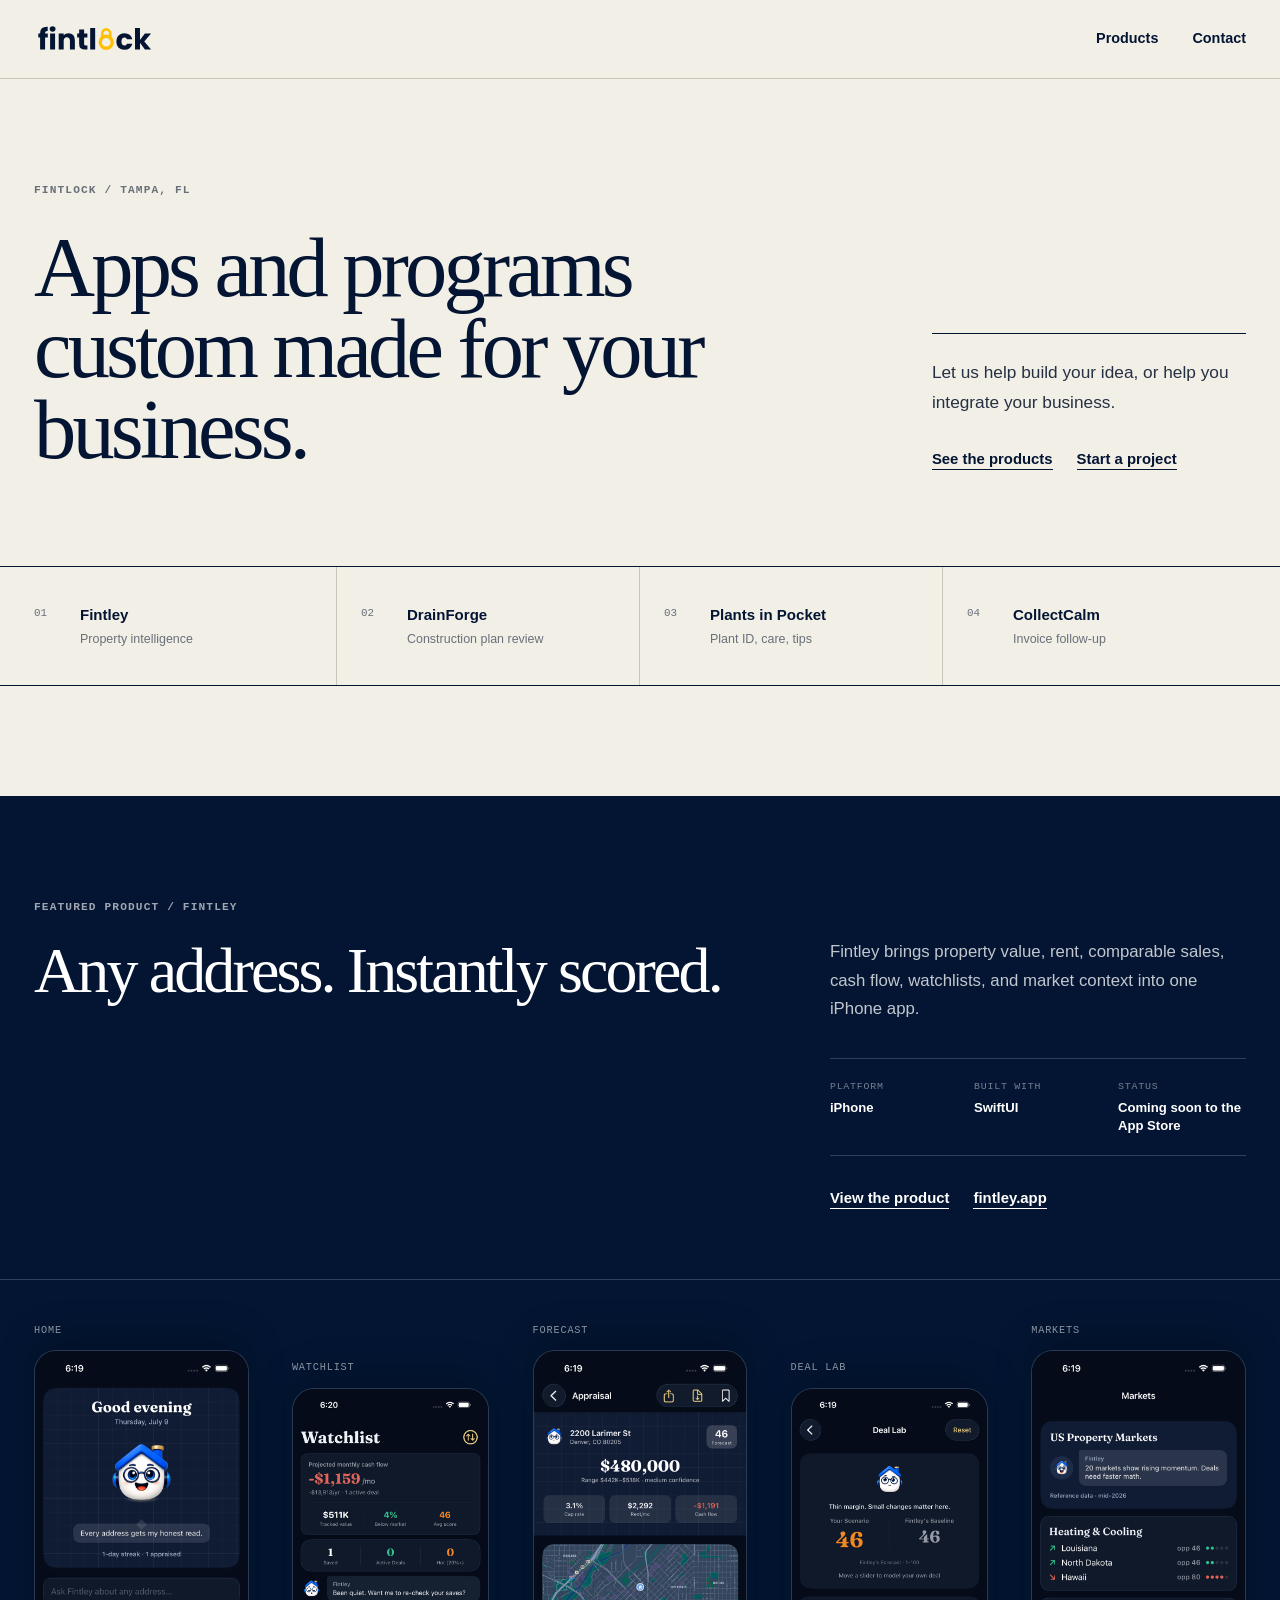
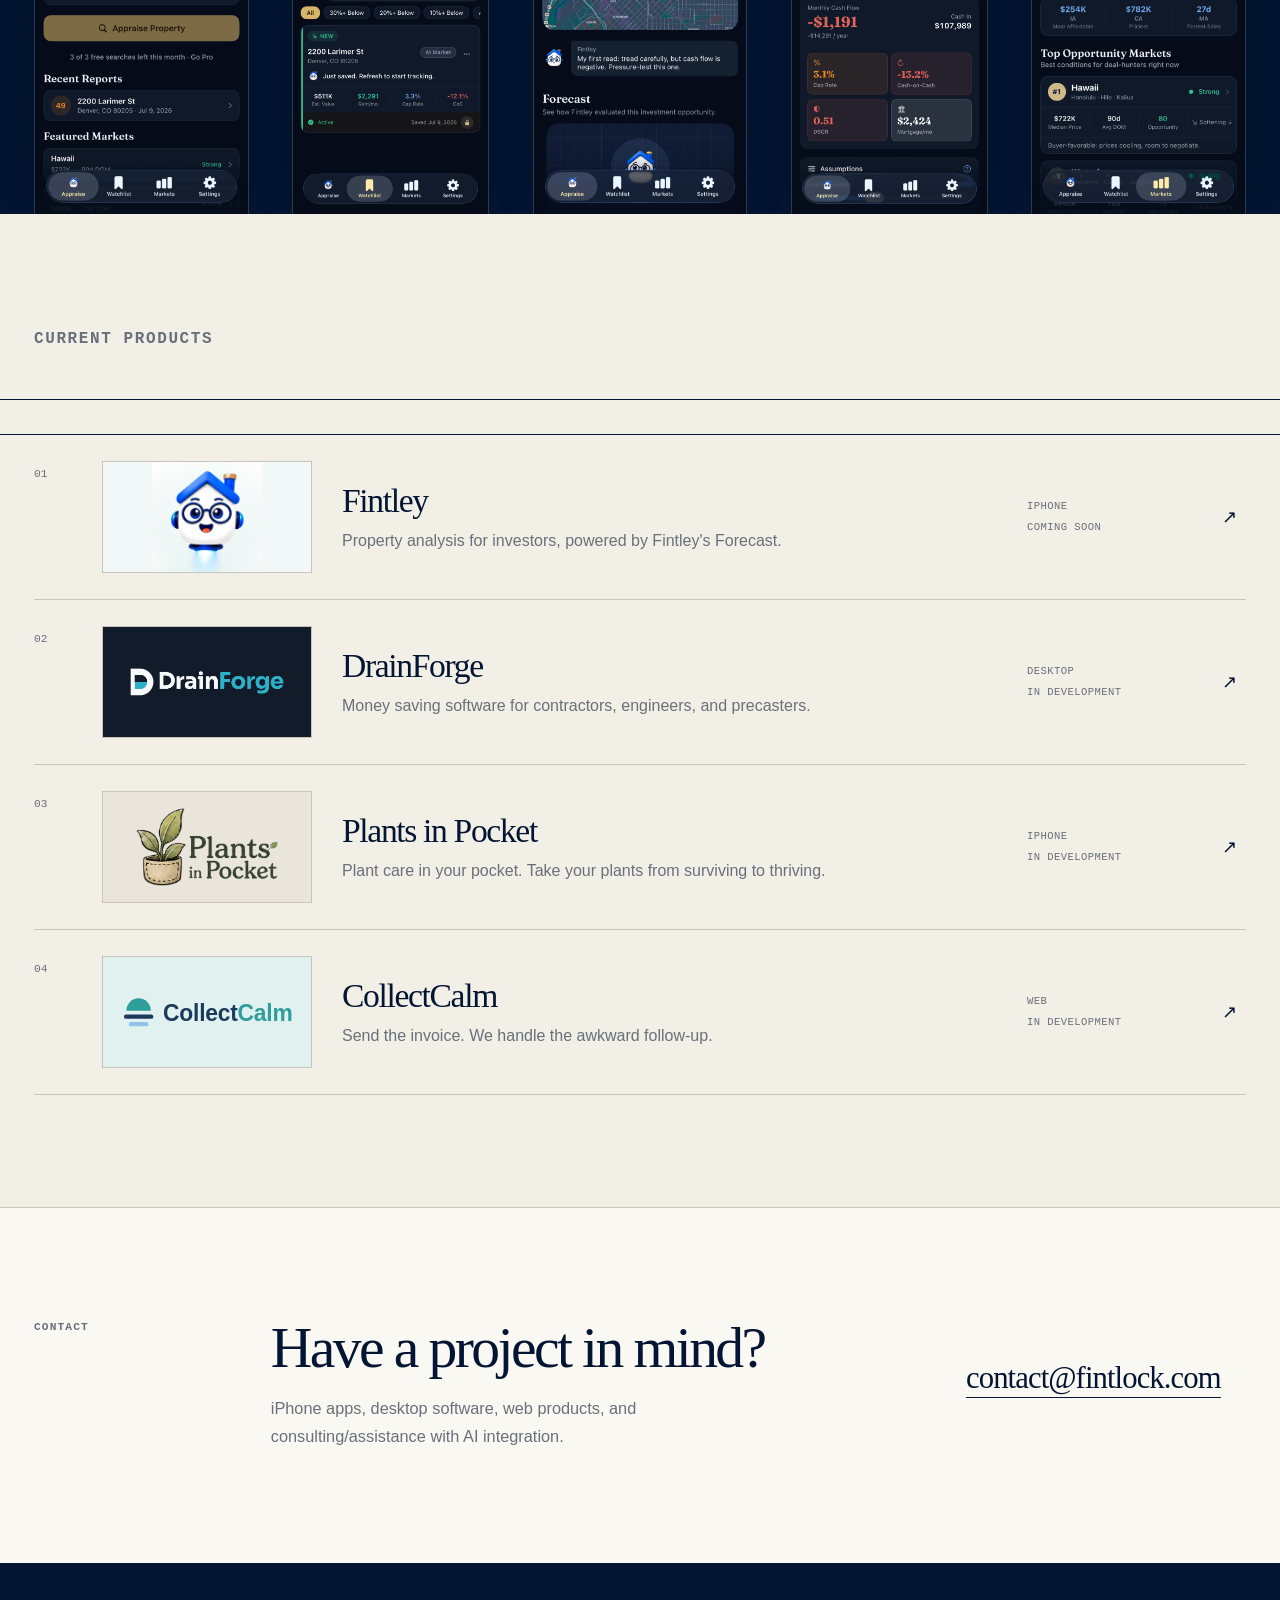
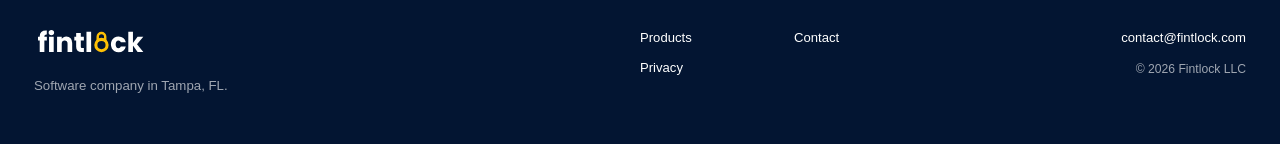
==== commit eb46c4fb: "Merge Client work section into contact prompt on homepage Co-Authored-By: Claude Fable 5 <noreply@an" ====
--- a/index.html
+++ b/index.html
@@ -14,7 +14,7 @@
   <meta name="twitter:card" content="summary_large_image">
   <meta name="theme-color" content="#f2efe7">
   <link rel="icon" type="image/svg+xml" href="favicon.svg">
-  <link rel="stylesheet" href="styles.css?v=22">
+  <link rel="stylesheet" href="styles.css?v=23">
 </head>
 <body>
   <a class="skip-link" href="#main">Skip to content</a>
@@ -178,22 +178,13 @@
       </div>
     </section>
 
-    <section class="client-section" aria-labelledby="client-title">
-      <div class="wrap client-grid">
-        <div>
-          <p class="overline">Client work</p>
-          <h2 id="client-title">Let's work together.</h2>
-        </div>
-        <div class="client-copy">
-          <p>iPhone apps, desktop software, web products, and consulting/assistance with AI integration.</p>
-        </div>
-      </div>
-    </section>
-
     <section class="contact-prompt">
       <div class="wrap contact-prompt-grid">
         <p class="overline">Contact</p>
-        <h2>Have a project in mind?</h2>
+        <div>
+          <h2>Have a project in mind?</h2>
+          <p class="contact-prompt-sub">iPhone apps, desktop software, web products, and consulting/assistance with AI integration.</p>
+        </div>
         <div>
           <a class="email-link" href="mailto:contact@fintlock.com">contact@fintlock.com</a>
         </div>
--- a/styles.css
+++ b/styles.css
@@ -614,58 +614,11 @@
   transform: translate(3px, -3px);
 }
 
-/* Client section */
-
-.client-section {
+/* Contact prompt */
+
+.contact-prompt {
   padding-block: 112px;
   border-top: 1px solid var(--line);
-  background: var(--paper-deep);
-}
-
-.client-grid {
-  display: grid;
-  grid-template-columns: minmax(0, 1.05fr) minmax(360px, 0.82fr);
-  gap: clamp(70px, 9vw, 150px);
-  align-items: center;
-}
-
-.client-grid .overline {
-  margin-bottom: 22px;
-}
-
-.client-copy > p {
-  font-size: 1.08rem;
-  line-height: 1.72;
-}
-
-.plain-service-list {
-  margin: 36px 0 30px;
-  list-style: none;
-  border-top: 1px solid var(--ink);
-}
-
-.plain-service-list li {
-  display: grid;
-  grid-template-columns: minmax(0, 1fr) minmax(170px, 0.8fr);
-  gap: 24px;
-  padding: 17px 0;
-  border-bottom: 1px solid var(--line);
-}
-
-.plain-service-list span {
-  color: var(--ink);
-  font-weight: 650;
-}
-
-.plain-service-list small {
-  color: var(--muted);
-  font-size: 0.8rem;
-}
-
-/* Contact prompt */
-
-.contact-prompt {
-  padding-block: 112px;
   background: var(--paper-light);
 }
 
@@ -678,6 +631,14 @@
 
 .contact-prompt h2 {
   font-size: clamp(3rem, 4.5vw, 4.6rem);
+}
+
+.contact-prompt-sub {
+  max-width: 46ch;
+  margin-top: 20px;
+  color: var(--muted);
+  font-size: 1.02rem;
+  line-height: 1.7;
 }
 
 .contact-prompt-grid > div:last-child {
@@ -702,10 +663,6 @@
 
 .email-link:hover {
   border-color: var(--gold);
-}
-
-.compact-contact-prompt {
-  border-top: 1px solid var(--line);
 }
 
 /* Footer */
@@ -1312,7 +1269,6 @@
   .feature-heading,
   .product-feature-head,
   .product-case-grid,
-  .client-grid,
   .strength-grid,
   .fit-grid,
   .engagement-grid {
@@ -1398,7 +1354,6 @@
   .page-intro-grid,
   .feature-heading,
   .section-intro,
-  .client-grid,
   .contact-prompt-grid,
   .product-feature-head,
   .product-case-grid,
@@ -1594,7 +1549,6 @@
   }
 
   .section-pad,
-  .client-section,
   .contact-prompt,
   .strength-section,
   .engagement-section,
@@ -1611,7 +1565,6 @@
   .feature-heading .overline,
   .product-feature-head .overline,
   .section-intro .overline,
-  .client-grid .overline,
   .fit-grid .overline,
   .engagement-grid .overline {
     margin-bottom: 18px;
@@ -1655,7 +1608,6 @@
   .feature-heading,
   .product-feature-head,
   .product-case-grid,
-  .client-grid,
   .strength-grid,
   .fit-grid,
   .engagement-grid {
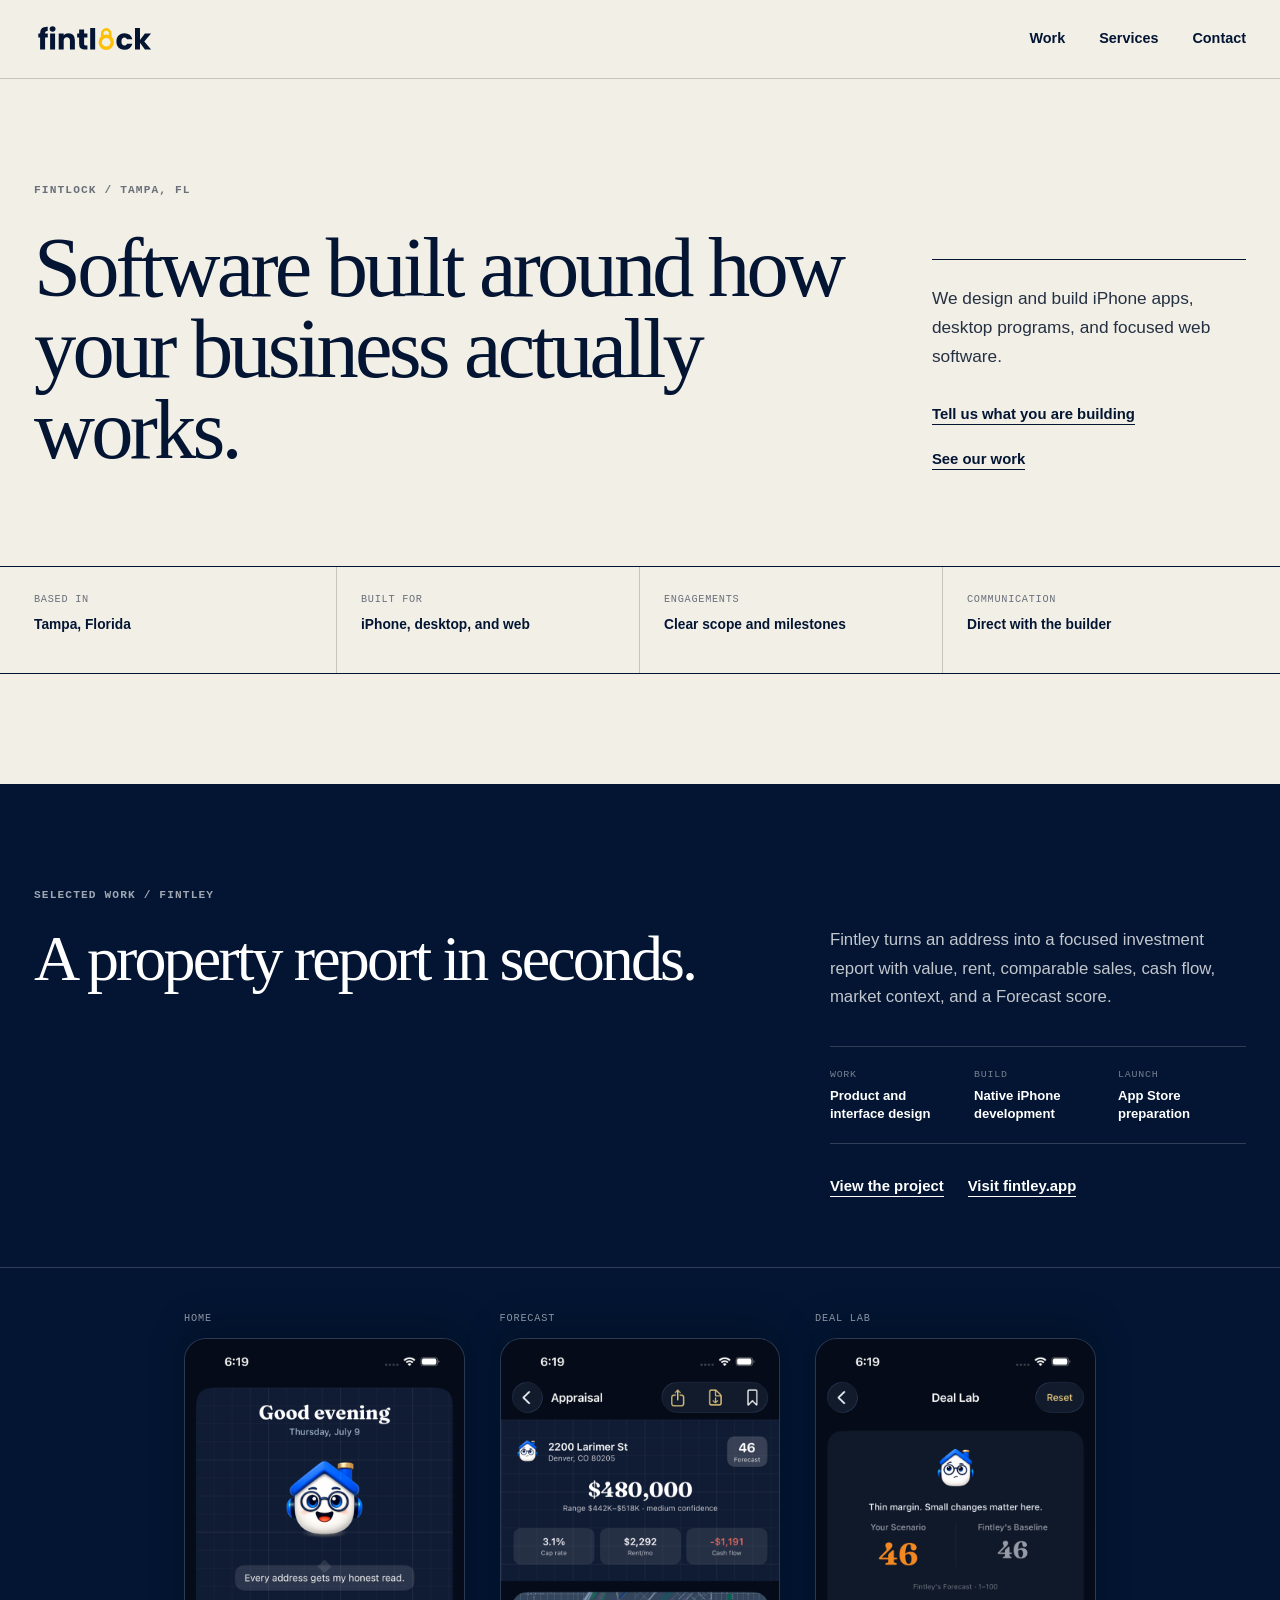
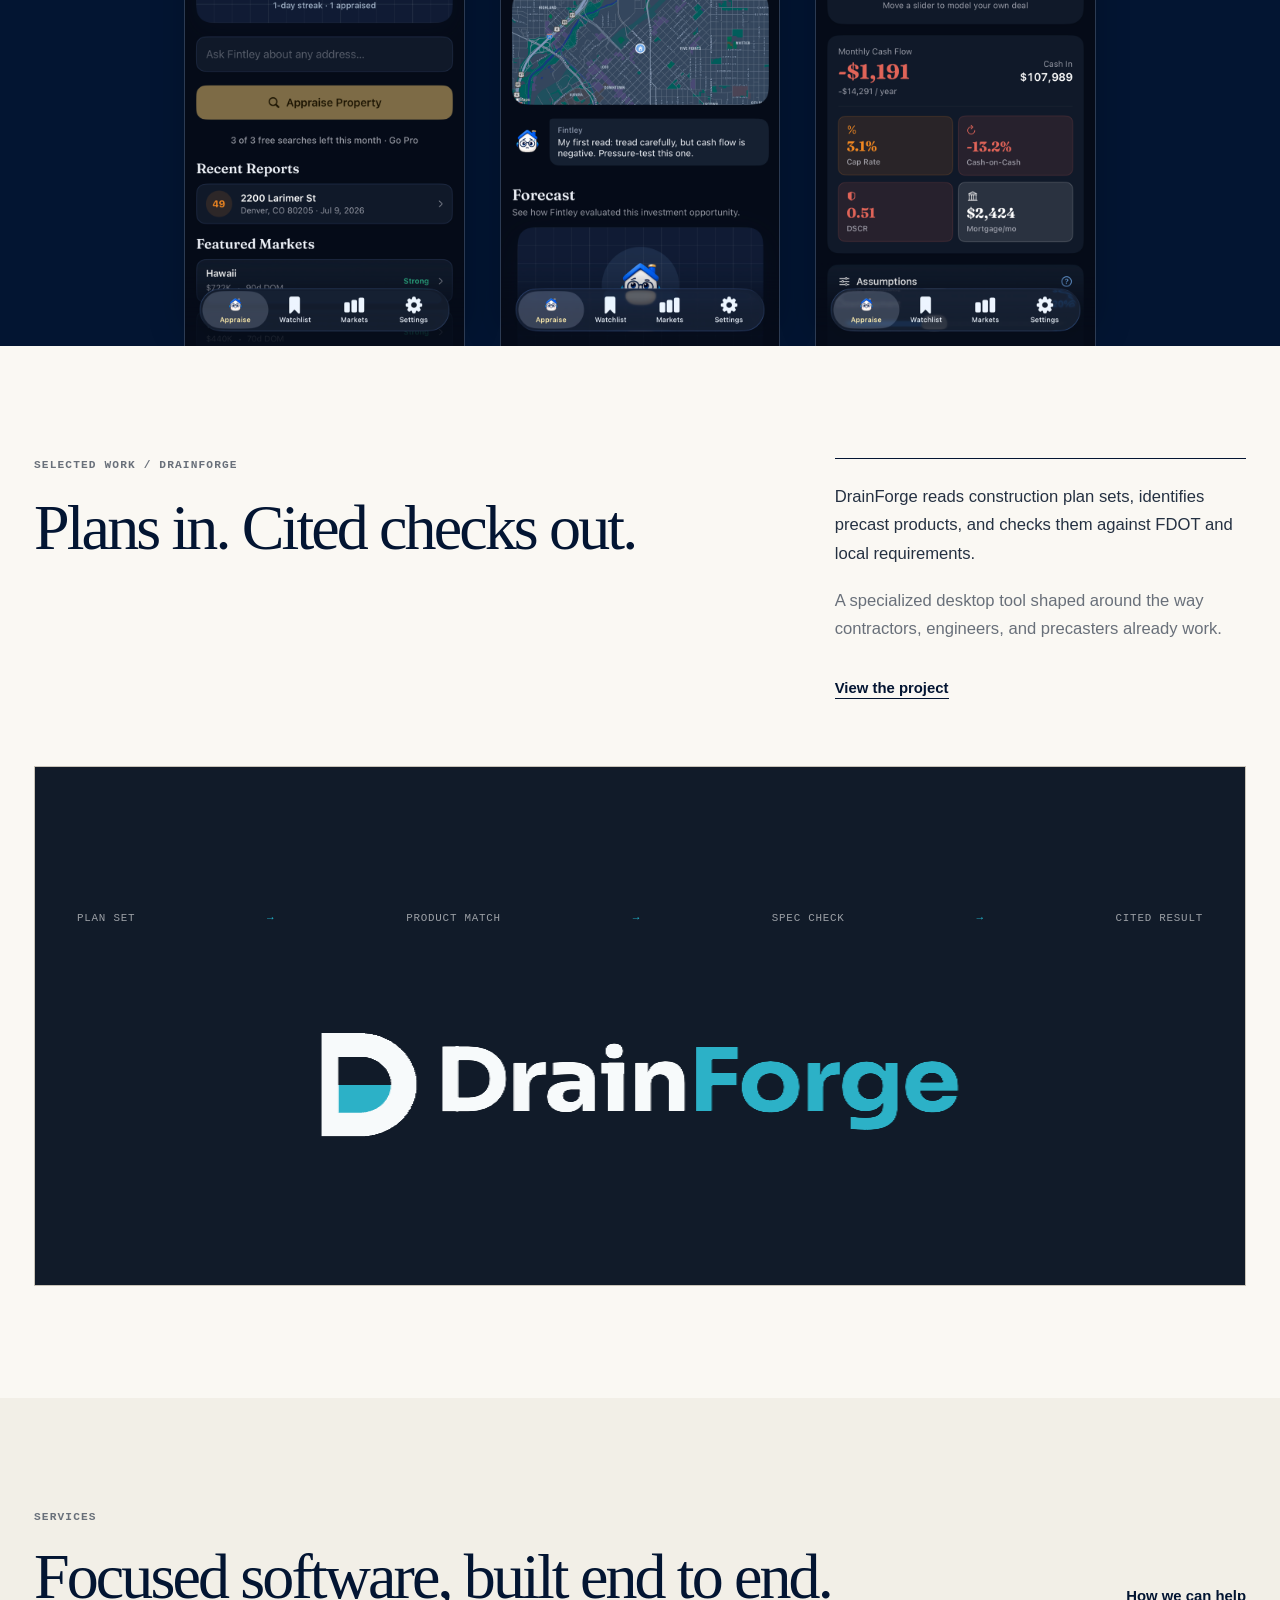
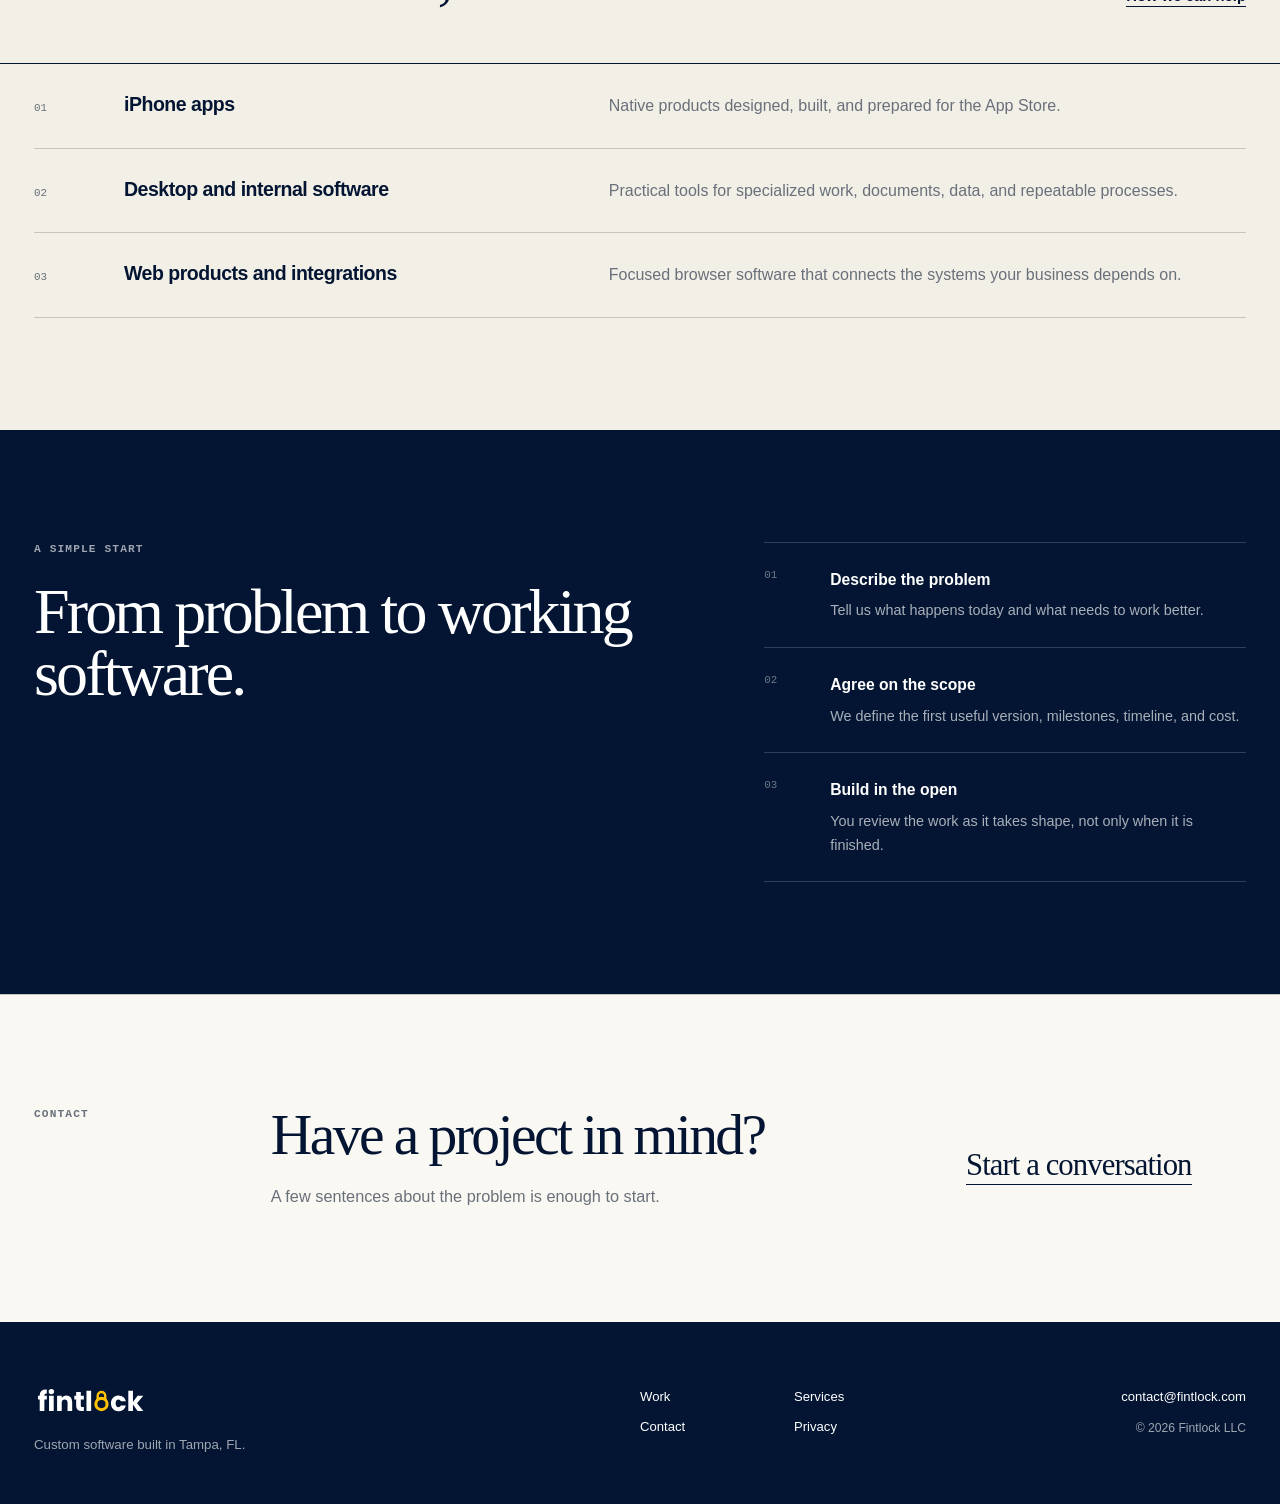
==== commit c2828d72: "Refocus site on client software services" ====
--- a/index.html
+++ b/index.html
@@ -3,18 +3,18 @@
 <head>
   <meta charset="utf-8">
   <meta name="viewport" content="width=device-width, initial-scale=1">
-  <title>Fintlock | Apps and Programs Custom Made for Your Business</title>
-  <meta name="description" content="Fintlock is a Tampa, Florida software company building custom iPhone apps, desktop programs, and web products.">
+  <title>Fintlock | Custom Software Built in Tampa</title>
+  <meta name="description" content="Fintlock designs and builds iPhone apps, desktop programs, and focused web software for businesses.">
   <link rel="canonical" href="https://fintlock.com/">
-  <meta property="og:title" content="Fintlock | Apps and Programs Custom Made for Your Business">
-  <meta property="og:description" content="Apps and programs custom made for your business, built in Tampa, FL.">
+  <meta property="og:title" content="Fintlock | Custom Software Built in Tampa">
+  <meta property="og:description" content="Software built around how your business actually works.">
   <meta property="og:type" content="website">
   <meta property="og:url" content="https://fintlock.com/">
   <meta property="og:image" content="https://fintlock.com/assets/brand/og-image.png">
   <meta name="twitter:card" content="summary_large_image">
   <meta name="theme-color" content="#f2efe7">
   <link rel="icon" type="image/svg+xml" href="favicon.svg">
-  <link rel="stylesheet" href="styles.css?v=23">
+  <link rel="stylesheet" href="styles.css?v=24">
 </head>
 <body>
   <a class="skip-link" href="#main">Skip to content</a>
@@ -24,83 +24,64 @@
       <a class="brand" href="index.html" aria-label="Fintlock home">
         <img src="assets/brand/fintlock-logo-navy.svg" alt="Fintlock" width="121" height="32">
       </a>
-
       <nav class="primary-nav" id="primary-nav" aria-label="Primary navigation">
-        <a href="work.html">Products</a>
+        <a href="work.html">Work</a>
+        <a href="services.html">Services</a>
         <a href="contact.html">Contact</a>
       </nav>
-
-      <button class="nav-toggle" type="button" aria-label="Open navigation" aria-expanded="false" aria-controls="primary-nav">
-        <span></span><span></span>
-      </button>
+      <button class="nav-toggle" type="button" aria-label="Open navigation" aria-expanded="false" aria-controls="primary-nav"><span></span><span></span></button>
     </div>
   </header>
 
   <main id="main">
-    <section class="masthead">
+    <section class="masthead masthead-client">
       <div class="wrap masthead-grid">
         <div class="masthead-title">
           <p class="overline">Fintlock / Tampa, FL</p>
-          <h1>Apps and programs custom made for your business.</h1>
+          <h1>Software built around how your business actually works.</h1>
         </div>
         <div class="masthead-copy">
-          <p>Let us help build your idea, or help you integrate your business.</p>
+          <p>We design and build iPhone apps, desktop programs, and focused web software.</p>
           <div class="text-actions">
-            <a class="underlined-link" href="work.html">See the products</a>
-            <a class="underlined-link" href="contact.html">Start a project</a>
+            <a class="underlined-link" href="contact.html">Tell us what you are building</a>
+            <a class="underlined-link" href="work.html">See our work</a>
           </div>
         </div>
       </div>
 
-      <div class="wrap product-index" aria-label="Current Fintlock products">
-        <a href="work.html#fintley">
-          <span class="index-number">01</span>
-          <span><strong>Fintley</strong><small>Property intelligence</small></span>
-        </a>
-        <a href="work.html#drainforge">
-          <span class="index-number">02</span>
-          <span><strong>DrainForge</strong><small>Construction plan review</small></span>
-        </a>
-        <a href="work.html#plants-in-pocket">
-          <span class="index-number">03</span>
-          <span><strong>Plants in Pocket</strong><small>Plant ID, care, tips</small></span>
-        </a>
-        <a href="work.html#collectcalm">
-          <span class="index-number">04</span>
-          <span><strong>CollectCalm</strong><small>Invoice follow-up</small></span>
-        </a>
+      <div class="wrap confidence-strip" aria-label="How Fintlock works">
+        <div><span>Based in</span><strong>Tampa, Florida</strong></div>
+        <div><span>Built for</span><strong>iPhone, desktop, and web</strong></div>
+        <div><span>Engagements</span><strong>Clear scope and milestones</strong></div>
+        <div><span>Communication</span><strong>Direct with the builder</strong></div>
       </div>
     </section>
 
-    <section class="featured-product" aria-labelledby="featured-title">
+    <section class="featured-product" aria-labelledby="fintley-title">
       <div class="wrap feature-heading">
         <div>
-          <p class="overline overline-light">Featured product / Fintley</p>
-          <h2 id="featured-title">Any address. Instantly scored.</h2>
+          <p class="overline overline-light">Selected work / Fintley</p>
+          <h2 id="fintley-title">A property report in seconds.</h2>
         </div>
         <div class="feature-copy">
-          <p>Fintley brings property value, rent, comparable sales, cash flow, watchlists, and market context into one iPhone app.</p>
+          <p>Fintley turns an address into a focused investment report with value, rent, comparable sales, cash flow, market context, and a Forecast score.</p>
           <dl class="feature-facts">
-            <div><dt>Platform</dt><dd>iPhone</dd></div>
-            <div><dt>Built with</dt><dd>SwiftUI</dd></div>
-            <div><dt>Status</dt><dd>Coming soon to the App Store</dd></div>
+            <div><dt>Work</dt><dd>Product and interface design</dd></div>
+            <div><dt>Build</dt><dd>Native iPhone development</dd></div>
+            <div><dt>Launch</dt><dd>App Store preparation</dd></div>
           </dl>
           <div class="text-actions">
-            <a class="underlined-link underlined-link-light" href="work.html#fintley">View the product</a>
-            <a class="underlined-link underlined-link-light" href="https://fintley.app" rel="noopener">fintley.app</a>
+            <a class="underlined-link underlined-link-light" href="work.html#fintley">View the project</a>
+            <a class="underlined-link underlined-link-light" href="https://fintley.app" rel="noopener">Visit fintley.app</a>
           </div>
         </div>
       </div>
 
       <div class="screen-band">
-        <div class="wrap screen-rack" aria-label="Fintley interface screens">
+        <div class="wrap screen-rack screen-rack-three" aria-label="Fintley interface screens">
           <figure>
             <figcaption>Home</figcaption>
             <img src="assets/screens/fintley-home-dark.png" alt="Fintley home dashboard" width="720" height="1565" loading="lazy">
-          </figure>
-          <figure>
-            <figcaption>Watchlist</figcaption>
-            <img src="assets/screens/fintley-watchlist-dark.png" alt="Fintley watchlist showing saved properties" width="720" height="1565" loading="lazy">
           </figure>
           <figure class="screen-emphasis">
             <figcaption>Forecast</figcaption>
@@ -110,71 +91,54 @@
             <figcaption>Deal Lab</figcaption>
             <img src="assets/screens/fintley-deal-lab-dark.png" alt="Fintley Deal Lab analysis" width="720" height="1565" loading="lazy">
           </figure>
-          <figure>
-            <figcaption>Markets</figcaption>
-            <img src="assets/screens/fintley-markets-dark.png" alt="Fintley market overview" width="720" height="1565" loading="lazy">
-          </figure>
         </div>
       </div>
     </section>
 
-    <section class="product-ledger section-pad" aria-label="Current products">
-      <div class="wrap section-intro section-intro-bare">
-        <p class="overline">Current products</p>
+    <section class="selected-case" aria-labelledby="drainforge-title">
+      <div class="wrap selected-case-grid">
+        <div>
+          <p class="overline">Selected work / DrainForge</p>
+          <h2 id="drainforge-title">Plans in. Cited checks out.</h2>
+        </div>
+        <div class="selected-case-copy">
+          <p>DrainForge reads construction plan sets, identifies precast products, and checks them against FDOT and local requirements.</p>
+          <p class="selected-case-note">A specialized desktop tool shaped around the way contractors, engineers, and precasters already work.</p>
+          <a class="underlined-link" href="work.html#drainforge">View the project</a>
+        </div>
+        <figure class="case-art drainforge-art selected-case-art">
+          <div class="workflow-line"><span>Plan set</span><i>→</i><span>Product match</span><i>→</i><span>Spec check</span><i>→</i><span>Cited result</span></div>
+          <img src="assets/work/drainforge-lockup.png" alt="DrainForge" width="597" height="116" loading="lazy">
+        </figure>
       </div>
+    </section>
 
-      <div class="wrap ledger">
-        <a class="ledger-row" href="work.html#fintley">
-          <span class="ledger-number">01</span>
-          <figure class="ledger-media fintley-thumb">
-            <img src="assets/work/fintley-mascot.jpg" alt="" width="480" height="480" loading="lazy">
-          </figure>
-          <div class="ledger-copy">
-            <h3>Fintley</h3>
-            <p>Property analysis for investors, powered by Fintley's Forecast.</p>
-          </div>
-          <div class="ledger-meta"><span>iPhone</span><span>Coming soon</span></div>
-          <span class="ledger-arrow" aria-hidden="true">↗</span>
-        </a>
+    <section class="service-preview section-pad" aria-labelledby="services-title">
+      <div class="wrap service-preview-head">
+        <div>
+          <p class="overline">Services</p>
+          <h2 id="services-title">Focused software, built end to end.</h2>
+        </div>
+        <a class="underlined-link" href="services.html">How we can help</a>
+      </div>
+      <div class="wrap service-rows">
+        <article><span>01</span><h3>iPhone apps</h3><p>Native products designed, built, and prepared for the App Store.</p></article>
+        <article><span>02</span><h3>Desktop and internal software</h3><p>Practical tools for specialized work, documents, data, and repeatable processes.</p></article>
+        <article><span>03</span><h3>Web products and integrations</h3><p>Focused browser software that connects the systems your business depends on.</p></article>
+      </div>
+    </section>
 
-        <a class="ledger-row" href="work.html#drainforge">
-          <span class="ledger-number">02</span>
-          <figure class="ledger-media drainforge-thumb">
-            <img src="assets/work/drainforge-lockup.png" alt="" width="597" height="116" loading="lazy">
-          </figure>
-          <div class="ledger-copy">
-            <h3>DrainForge</h3>
-            <p>Money saving software for contractors, engineers, and precasters.</p>
-          </div>
-          <div class="ledger-meta"><span>Desktop</span><span>In development</span></div>
-          <span class="ledger-arrow" aria-hidden="true">↗</span>
-        </a>
-
-        <a class="ledger-row" href="work.html#plants-in-pocket">
-          <span class="ledger-number">03</span>
-          <figure class="ledger-media plants-thumb">
-            <img src="assets/work/plants-primary-logo.png" alt="" width="430" height="243" loading="lazy">
-          </figure>
-          <div class="ledger-copy">
-            <h3>Plants in Pocket</h3>
-            <p>Plant care in your pocket. Take your plants from surviving to thriving.</p>
-          </div>
-          <div class="ledger-meta"><span>iPhone</span><span>In development</span></div>
-          <span class="ledger-arrow" aria-hidden="true">↗</span>
-        </a>
-
-        <a class="ledger-row" href="work.html#collectcalm">
-          <span class="ledger-number">04</span>
-          <figure class="ledger-media collectcalm-thumb">
-            <img src="assets/work/collectcalm-lockup.svg" alt="" width="406" height="120" loading="lazy">
-          </figure>
-          <div class="ledger-copy">
-            <h3>CollectCalm</h3>
-            <p>Send the invoice. We handle the awkward follow-up.</p>
-          </div>
-          <div class="ledger-meta"><span>Web</span><span>In development</span></div>
-          <span class="ledger-arrow" aria-hidden="true">↗</span>
-        </a>
+    <section class="process-section">
+      <div class="wrap process-grid">
+        <div>
+          <p class="overline overline-light">A simple start</p>
+          <h2>From problem to working software.</h2>
+        </div>
+        <ol class="process-list">
+          <li><span>01</span><div><strong>Describe the problem</strong><p>Tell us what happens today and what needs to work better.</p></div></li>
+          <li><span>02</span><div><strong>Agree on the scope</strong><p>We define the first useful version, milestones, timeline, and cost.</p></div></li>
+          <li><span>03</span><div><strong>Build in the open</strong><p>You review the work as it takes shape, not only when it is finished.</p></div></li>
+        </ol>
       </div>
     </section>
 
@@ -183,10 +147,10 @@
         <p class="overline">Contact</p>
         <div>
           <h2>Have a project in mind?</h2>
-          <p class="contact-prompt-sub">iPhone apps, desktop software, web products, and consulting/assistance with AI integration.</p>
+          <p class="contact-prompt-sub">A few sentences about the problem is enough to start.</p>
         </div>
         <div>
-          <a class="email-link" href="mailto:contact@fintlock.com">contact@fintlock.com</a>
+          <a class="email-link" href="contact.html">Start a conversation</a>
         </div>
       </div>
     </section>
@@ -195,23 +159,16 @@
   <footer class="site-footer">
     <div class="wrap footer-grid">
       <div>
-        <a class="footer-brand" href="index.html" aria-label="Fintlock home">
-          <img src="assets/brand/fintlock-logo-white.svg" alt="Fintlock" width="113" height="30">
-        </a>
-        <p>Software company in Tampa, FL.</p>
+        <a class="footer-brand" href="index.html" aria-label="Fintlock home"><img src="assets/brand/fintlock-logo-white.svg" alt="Fintlock" width="113" height="30"></a>
+        <p>Custom software built in Tampa, FL.</p>
       </div>
       <nav class="footer-nav" aria-label="Footer navigation">
-        <a href="work.html">Products</a>
-        <a href="contact.html">Contact</a>
-        <a href="privacy.html">Privacy</a>
+        <a href="work.html">Work</a><a href="services.html">Services</a><a href="contact.html">Contact</a><a href="privacy.html">Privacy</a>
       </nav>
-      <div class="footer-meta">
-        <a href="mailto:contact@fintlock.com">contact@fintlock.com</a>
-        <span>© <span data-year>2026</span> Fintlock LLC</span>
-      </div>
+      <div class="footer-meta"><a href="mailto:contact@fintlock.com">contact@fintlock.com</a><span>© <span data-year>2026</span> Fintlock LLC</span></div>
     </div>
   </footer>
 
-  <script src="app.js?v=22" defer></script>
+  <script src="app.js?v=24" defer></script>
 </body>
 </html>
--- a/styles.css
+++ b/styles.css
@@ -1009,6 +1009,296 @@
   height: auto;
 }
 
+/* Client-focused home */
+
+.masthead-client {
+  padding-bottom: 0;
+}
+
+.confidence-strip {
+  display: grid;
+  grid-template-columns: repeat(4, minmax(0, 1fr));
+  margin-top: 96px;
+  border-top: 1px solid var(--ink);
+  border-bottom: 1px solid var(--ink);
+}
+
+.confidence-strip div {
+  min-height: 106px;
+  padding: 24px;
+  border-right: 1px solid var(--line);
+}
+
+.confidence-strip div:first-child {
+  padding-left: 0;
+}
+
+.confidence-strip div:last-child {
+  padding-right: 0;
+  border-right: 0;
+}
+
+.confidence-strip span,
+.confidence-strip strong {
+  display: block;
+}
+
+.confidence-strip span {
+  color: var(--muted);
+  font-family: var(--mono);
+  font-size: 0.64rem;
+  letter-spacing: 0.07em;
+  text-transform: uppercase;
+}
+
+.confidence-strip strong {
+  margin-top: 8px;
+  color: var(--ink);
+  font-size: 0.86rem;
+  line-height: 1.45;
+}
+
+.screen-rack-three {
+  grid-template-columns: repeat(3, minmax(0, 1fr));
+  max-width: 980px;
+}
+
+.screen-rack-three figure:nth-child(2) {
+  width: 100%;
+}
+
+.selected-case {
+  padding-block: 112px;
+  background: var(--paper-light);
+}
+
+.selected-case-grid {
+  display: grid;
+  grid-template-columns: minmax(0, 1.2fr) minmax(340px, 0.72fr);
+  gap: 48px clamp(70px, 9vw, 150px);
+}
+
+.selected-case .overline {
+  margin-bottom: 24px;
+}
+
+.selected-case h2 {
+  max-width: 720px;
+}
+
+.selected-case-copy {
+  align-self: end;
+  padding-top: 24px;
+  border-top: 1px solid var(--ink);
+  font-size: 1.04rem;
+  line-height: 1.72;
+}
+
+.selected-case-note {
+  margin: 18px 0 30px;
+  color: var(--muted);
+}
+
+.selected-case-art {
+  margin-top: 16px;
+}
+
+.service-preview {
+  background: var(--paper);
+}
+
+.service-preview-head {
+  display: grid;
+  grid-template-columns: minmax(0, 1fr) auto;
+  gap: 40px;
+  align-items: end;
+  margin-bottom: 56px;
+}
+
+.service-preview-head .overline {
+  margin-bottom: 20px;
+}
+
+.service-preview-head h2 {
+  max-width: 850px;
+}
+
+.service-rows {
+  border-top: 1px solid var(--ink);
+}
+
+.service-rows article {
+  display: grid;
+  grid-template-columns: 64px minmax(260px, 0.72fr) minmax(320px, 1fr);
+  gap: 26px;
+  align-items: baseline;
+  padding: 28px 0;
+  border-bottom: 1px solid var(--line);
+}
+
+.service-rows article > span {
+  color: var(--muted);
+  font-family: var(--mono);
+  font-size: 0.68rem;
+}
+
+.service-rows p {
+  color: var(--muted);
+  line-height: 1.65;
+}
+
+.process-section {
+  padding-block: 112px;
+  background: var(--ink);
+  color: rgba(255, 255, 255, 0.66);
+}
+
+.process-grid {
+  display: grid;
+  grid-template-columns: minmax(0, 1fr) minmax(420px, 0.8fr);
+  gap: clamp(70px, 10vw, 150px);
+}
+
+.process-section h2,
+.builder-section h2 {
+  margin-top: 24px;
+  color: var(--white);
+}
+
+.process-list {
+  list-style: none;
+  border-top: 1px solid var(--line-dark);
+}
+
+.process-list li {
+  display: grid;
+  grid-template-columns: 48px 1fr;
+  gap: 18px;
+  padding: 24px 0;
+  border-bottom: 1px solid var(--line-dark);
+}
+
+.process-list li > span {
+  color: rgba(255, 255, 255, 0.42);
+  font-family: var(--mono);
+  font-size: 0.68rem;
+}
+
+.process-list strong {
+  color: var(--white);
+  font-size: 0.98rem;
+}
+
+.process-list p {
+  margin-top: 7px;
+  font-size: 0.9rem;
+  line-height: 1.65;
+}
+
+/* Services */
+
+.services-page-intro {
+  padding-bottom: 96px;
+}
+
+.service-detail-section {
+  padding-bottom: 112px;
+}
+
+.service-detail-rows {
+  border-top: 1px solid var(--ink);
+}
+
+.service-detail-rows article {
+  display: grid;
+  grid-template-columns: 64px minmax(260px, 0.72fr) minmax(300px, 0.8fr) minmax(250px, 0.6fr);
+  gap: 30px;
+  padding: 42px 0;
+  border-bottom: 1px solid var(--line);
+}
+
+.service-detail-rows h2 {
+  font-size: clamp(2.2rem, 3.3vw, 3.6rem);
+  line-height: 1.02;
+}
+
+.service-detail-rows p {
+  color: var(--muted);
+  line-height: 1.7;
+}
+
+.service-number {
+  padding-top: 10px;
+  color: var(--muted);
+  font-family: var(--mono);
+  font-size: 0.68rem;
+}
+
+.service-detail-rows ul {
+  list-style: none;
+  border-top: 1px solid var(--line);
+}
+
+.service-detail-rows li {
+  padding: 8px 0;
+  border-bottom: 1px solid var(--line);
+  color: var(--ink);
+  font-size: 0.82rem;
+}
+
+.builder-section {
+  padding-block: 112px;
+  background: var(--ink);
+  color: rgba(255, 255, 255, 0.64);
+}
+
+.builder-grid {
+  display: grid;
+  grid-template-columns: minmax(0, 1fr) minmax(440px, 0.8fr);
+  gap: clamp(70px, 10vw, 150px);
+}
+
+.builder-points {
+  border-top: 1px solid var(--line-dark);
+}
+
+.builder-points article {
+  padding: 22px 0;
+  border-bottom: 1px solid var(--line-dark);
+}
+
+.builder-points h3 {
+  color: var(--white);
+}
+
+.builder-points p {
+  margin-top: 7px;
+  font-size: 0.9rem;
+  line-height: 1.65;
+}
+
+.process-section-light {
+  background: var(--paper-light);
+  color: var(--muted);
+}
+
+.process-section-light h2,
+.process-section-light .process-list strong {
+  color: var(--ink);
+}
+
+.process-section-light .process-list {
+  border-top-color: var(--ink);
+}
+
+.process-section-light .process-list li {
+  border-bottom-color: var(--line);
+}
+
+.process-section-light .process-list li > span {
+  color: var(--muted);
+}
+
 /* Contact */
 
 .contact-page-intro {
@@ -1836,6 +2126,121 @@
   }
 }
 
+@media (max-width: 900px) {
+  .confidence-strip {
+    grid-template-columns: repeat(2, minmax(0, 1fr));
+  }
+
+  .confidence-strip div:nth-child(2) {
+    border-right: 0;
+  }
+
+  .confidence-strip div:nth-child(-n + 2) {
+    border-bottom: 1px solid var(--line);
+  }
+
+  .confidence-strip div:first-child {
+    padding-left: 24px;
+  }
+
+  .confidence-strip div:last-child {
+    padding-right: 24px;
+  }
+
+  .selected-case-grid,
+  .process-grid,
+  .builder-grid {
+    grid-template-columns: 1fr;
+    gap: 54px;
+  }
+
+  .service-rows article {
+    grid-template-columns: 54px minmax(220px, 0.7fr) minmax(280px, 1fr);
+  }
+
+  .service-detail-rows article {
+    grid-template-columns: 54px minmax(0, 1fr);
+    gap: 22px 30px;
+  }
+
+  .service-detail-rows p,
+  .service-detail-rows ul {
+    grid-column: 2;
+  }
+}
+
+@media (max-width: 620px) {
+  .confidence-strip {
+    grid-template-columns: 1fr;
+    margin-top: 58px;
+  }
+
+  .confidence-strip div,
+  .confidence-strip div:first-child,
+  .confidence-strip div:last-child {
+    min-height: 0;
+    padding: 18px 0;
+    border-right: 0;
+    border-bottom: 1px solid var(--line);
+  }
+
+  .confidence-strip div:last-child {
+    border-bottom: 0;
+  }
+
+  .selected-case,
+  .process-section,
+  .builder-section {
+    padding-block: 78px;
+  }
+
+  .selected-case-grid,
+  .process-grid,
+  .builder-grid {
+    gap: 40px;
+  }
+
+  .service-preview-head {
+    grid-template-columns: 1fr;
+    align-items: start;
+  }
+
+  .service-rows article {
+    grid-template-columns: 32px minmax(0, 1fr);
+    gap: 10px 16px;
+    padding: 24px 0;
+  }
+
+  .service-rows h3,
+  .service-rows p {
+    grid-column: 2;
+  }
+
+  .service-detail-section {
+    padding-bottom: 78px;
+  }
+
+  .service-detail-rows article {
+    grid-template-columns: 32px minmax(0, 1fr);
+    gap: 12px 16px;
+    padding: 32px 0;
+  }
+
+  .service-detail-rows p,
+  .service-detail-rows ul {
+    grid-column: 2;
+  }
+
+  .service-detail-rows h2 {
+    font-size: 2.35rem;
+  }
+
+  .process-list li {
+    grid-template-columns: 34px 1fr;
+    gap: 14px;
+  }
+}
+
 @media (prefers-reduced-motion: reduce) {
   html {
     scroll-behavior: auto;
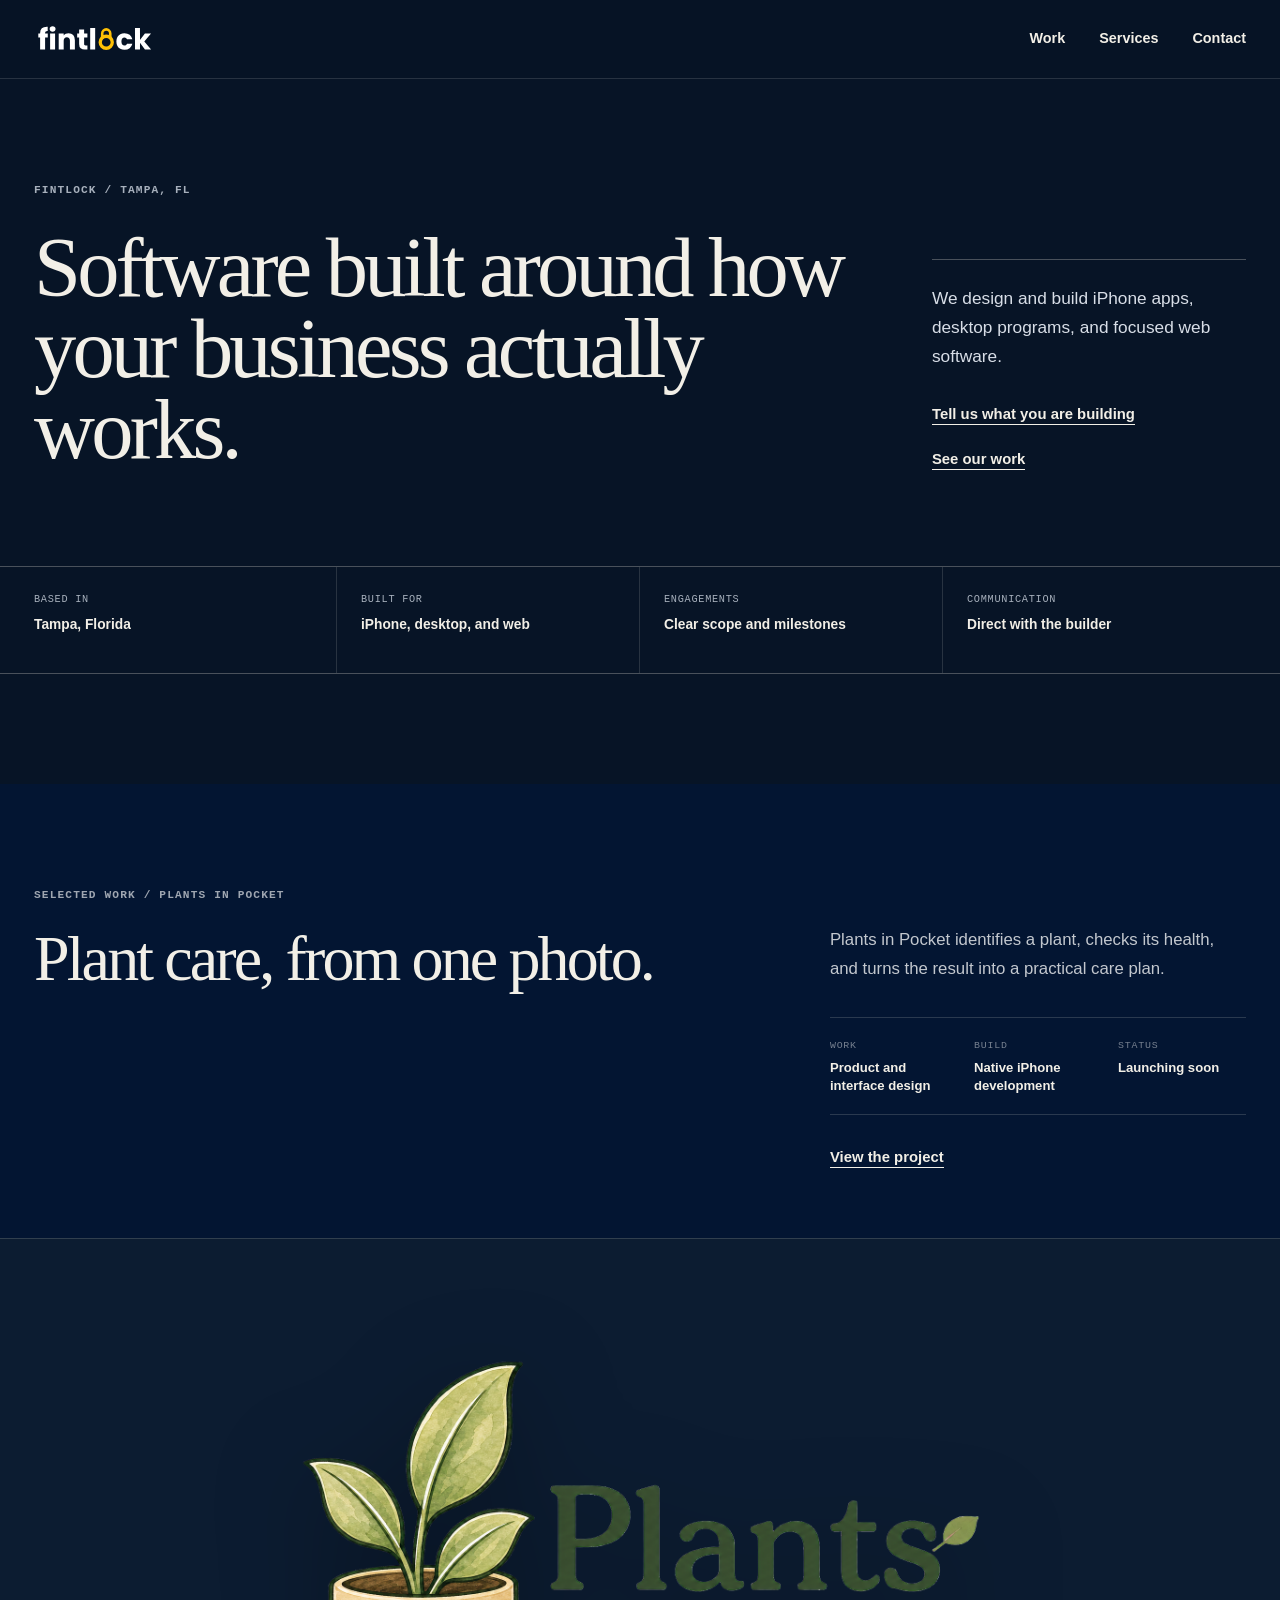
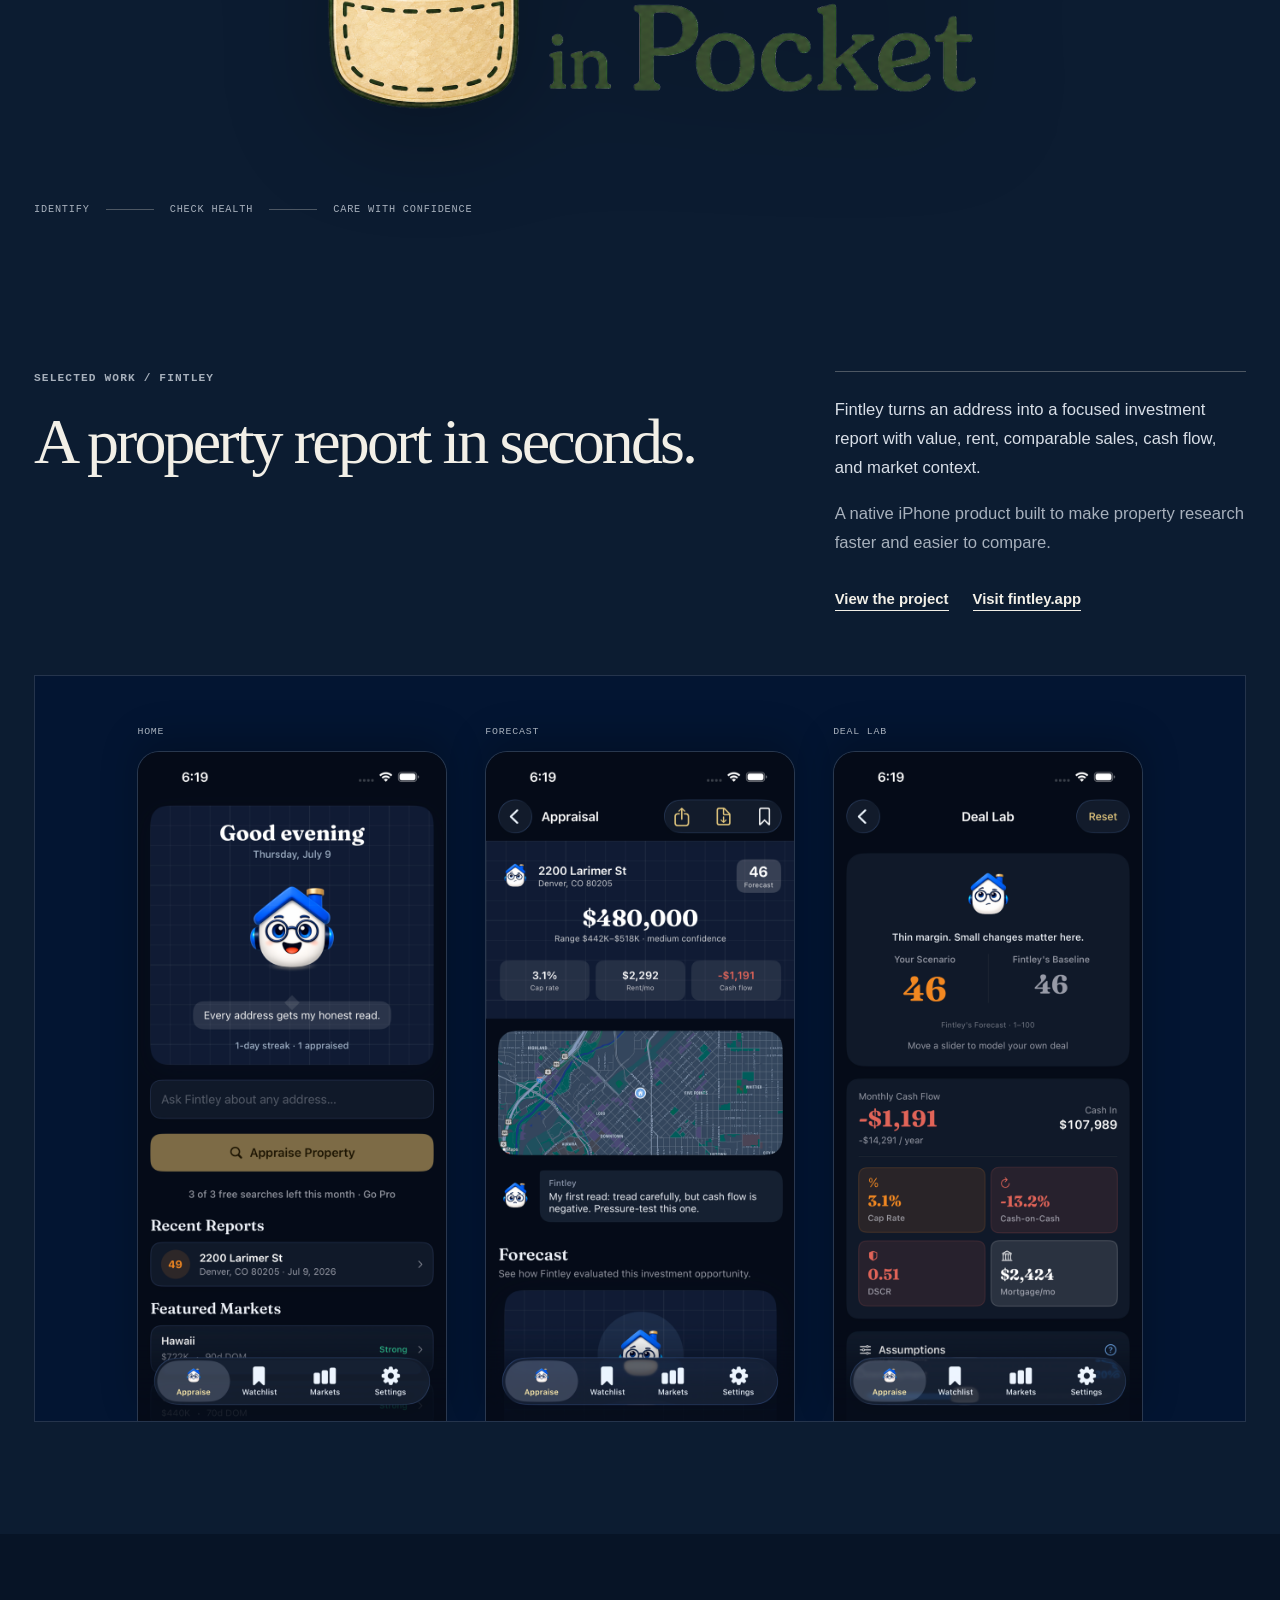
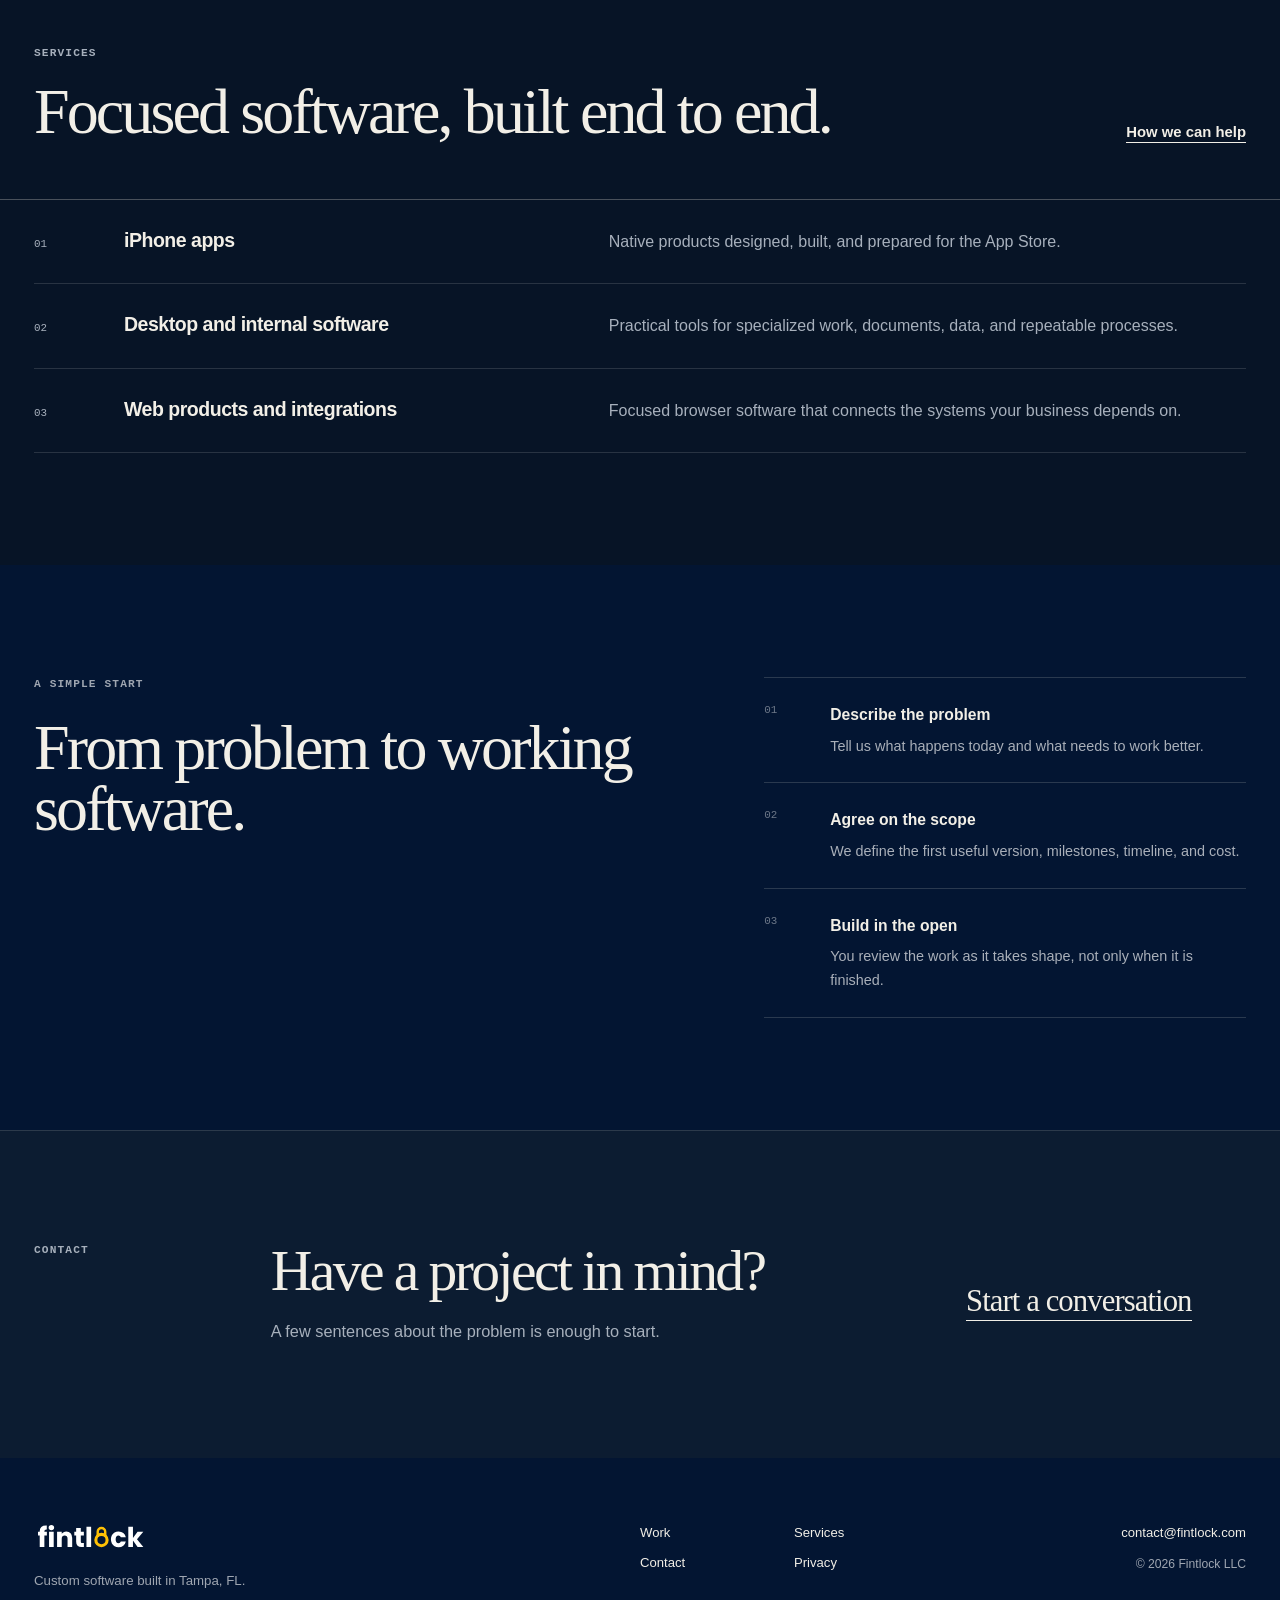
==== commit 462ba6f8: "Apply Deep Ink theme and lead with Plants in Pocket" ====
--- a/index.html
+++ b/index.html
@@ -12,9 +12,9 @@
   <meta property="og:url" content="https://fintlock.com/">
   <meta property="og:image" content="https://fintlock.com/assets/brand/og-image.png">
   <meta name="twitter:card" content="summary_large_image">
-  <meta name="theme-color" content="#f2efe7">
+  <meta name="theme-color" content="#071426">
   <link rel="icon" type="image/svg+xml" href="favicon.svg">
-  <link rel="stylesheet" href="styles.css?v=24">
+  <link rel="stylesheet" href="styles.css?v=26">
 </head>
 <body>
   <a class="skip-link" href="#main">Skip to content</a>
@@ -22,7 +22,7 @@
   <header class="site-header" data-header>
     <div class="wrap header-inner">
       <a class="brand" href="index.html" aria-label="Fintlock home">
-        <img src="assets/brand/fintlock-logo-navy.svg" alt="Fintlock" width="121" height="32">
+        <img src="assets/brand/fintlock-logo-white.svg" alt="Fintlock" width="121" height="32">
       </a>
       <nav class="primary-nav" id="primary-nav" aria-label="Primary navigation">
         <a href="work.html">Work</a>
@@ -57,59 +57,54 @@
       </div>
     </section>
 
-    <section class="featured-product" aria-labelledby="fintley-title">
+    <section class="featured-product plants-feature" aria-labelledby="plants-title">
       <div class="wrap feature-heading">
         <div>
-          <p class="overline overline-light">Selected work / Fintley</p>
-          <h2 id="fintley-title">A property report in seconds.</h2>
+          <p class="overline overline-light">Selected work / Plants in Pocket</p>
+          <h2 id="plants-title">Plant care, from one photo.</h2>
         </div>
         <div class="feature-copy">
-          <p>Fintley turns an address into a focused investment report with value, rent, comparable sales, cash flow, market context, and a Forecast score.</p>
+          <p>Plants in Pocket identifies a plant, checks its health, and turns the result into a practical care plan.</p>
           <dl class="feature-facts">
             <div><dt>Work</dt><dd>Product and interface design</dd></div>
             <div><dt>Build</dt><dd>Native iPhone development</dd></div>
-            <div><dt>Launch</dt><dd>App Store preparation</dd></div>
+            <div><dt>Status</dt><dd>Launching soon</dd></div>
           </dl>
           <div class="text-actions">
-            <a class="underlined-link underlined-link-light" href="work.html#fintley">View the project</a>
-            <a class="underlined-link underlined-link-light" href="https://fintley.app" rel="noopener">Visit fintley.app</a>
+            <a class="underlined-link underlined-link-light" href="work.html#plants-in-pocket">View the project</a>
           </div>
         </div>
       </div>
 
-      <div class="screen-band">
-        <div class="wrap screen-rack screen-rack-three" aria-label="Fintley interface screens">
-          <figure>
-            <figcaption>Home</figcaption>
-            <img src="assets/screens/fintley-home-dark.png" alt="Fintley home dashboard" width="720" height="1565" loading="lazy">
-          </figure>
-          <figure class="screen-emphasis">
-            <figcaption>Forecast</figcaption>
-            <img src="assets/screens/fintley-forecast-dark.png" alt="Fintley property report with Forecast score" width="720" height="1565" loading="lazy">
-          </figure>
-          <figure>
-            <figcaption>Deal Lab</figcaption>
-            <img src="assets/screens/fintley-deal-lab-dark.png" alt="Fintley Deal Lab analysis" width="720" height="1565" loading="lazy">
-          </figure>
+      <div class="plants-feature-stage">
+        <div class="wrap plants-feature-visual" aria-label="Plants in Pocket brand">
+          <img class="plants-feature-lockup" src="assets/work/plants-primary-logo-transparent.png" alt="Plants in Pocket" width="1536" height="1024" loading="lazy">
+          <div class="plants-feature-steps" aria-label="Plants in Pocket workflow">
+            <span>Identify</span><i></i><span>Check health</span><i></i><span>Care with confidence</span>
+          </div>
         </div>
       </div>
     </section>
 
-    <section class="selected-case" aria-labelledby="drainforge-title">
+    <section class="selected-case" aria-labelledby="fintley-title">
       <div class="wrap selected-case-grid">
         <div>
-          <p class="overline">Selected work / DrainForge</p>
-          <h2 id="drainforge-title">Plans in. Cited checks out.</h2>
+          <p class="overline">Selected work / Fintley</p>
+          <h2 id="fintley-title">A property report in seconds.</h2>
         </div>
         <div class="selected-case-copy">
-          <p>DrainForge reads construction plan sets, identifies precast products, and checks them against FDOT and local requirements.</p>
-          <p class="selected-case-note">A specialized desktop tool shaped around the way contractors, engineers, and precasters already work.</p>
-          <a class="underlined-link" href="work.html#drainforge">View the project</a>
+          <p>Fintley turns an address into a focused investment report with value, rent, comparable sales, cash flow, and market context.</p>
+          <p class="selected-case-note">A native iPhone product built to make property research faster and easier to compare.</p>
+          <div class="text-actions">
+            <a class="underlined-link" href="work.html#fintley">View the project</a>
+            <a class="underlined-link" href="https://fintley.app" rel="noopener">Visit fintley.app</a>
+          </div>
         </div>
-        <figure class="case-art drainforge-art selected-case-art">
-          <div class="workflow-line"><span>Plan set</span><i>→</i><span>Product match</span><i>→</i><span>Spec check</span><i>→</i><span>Cited result</span></div>
-          <img src="assets/work/drainforge-lockup.png" alt="DrainForge" width="597" height="116" loading="lazy">
-        </figure>
+        <div class="case-art fintley-secondary-art selected-case-art" aria-label="Fintley interface screens">
+          <figure><figcaption>Home</figcaption><img src="assets/screens/fintley-home-dark.png" alt="Fintley home dashboard" width="720" height="1565" loading="lazy"></figure>
+          <figure><figcaption>Forecast</figcaption><img src="assets/screens/fintley-forecast-dark.png" alt="Fintley property report with Forecast score" width="720" height="1565" loading="lazy"></figure>
+          <figure><figcaption>Deal Lab</figcaption><img src="assets/screens/fintley-deal-lab-dark.png" alt="Fintley Deal Lab analysis" width="720" height="1565" loading="lazy"></figure>
+        </div>
       </div>
     </section>
 
@@ -169,6 +164,6 @@
     </div>
   </footer>
 
-  <script src="app.js?v=24" defer></script>
+  <script src="app.js?v=25" defer></script>
 </body>
 </html>
--- a/styles.css
+++ b/styles.css
@@ -1,20 +1,23 @@
 :root {
-  --paper: #f2efe7;
-  --paper-deep: #e5e0d6;
-  --paper-light: #faf8f3;
-  --ink: #031532;
-  --ink-soft: #253142;
-  --muted: #69707a;
-  --line: #c9c4b9;
-  --line-dark: rgba(255, 255, 255, 0.18);
+  --paper: #071426;
+  --paper-deep: #08182b;
+  --paper-light: #0c1c31;
+  --ink: #f2efe7;
+  --ink-soft: #d8dee7;
+  --muted: #a7b0bc;
+  --line: rgba(242, 239, 231, 0.14);
+  --line-strong: rgba(242, 239, 231, 0.28);
+  --line-dark: rgba(242, 239, 231, 0.16);
   --gold: #fec005;
-  --blue: #031532;
-  --white: #ffffff;
+  --blue: #0c1c31;
+  --navy: #031532;
+  --input: #0e2037;
+  --white: #f2efe7;
   --wrap: 1320px;
   --display: "Iowan Old Style", "Palatino Linotype", Palatino, Baskerville, Georgia, serif;
   --sans: -apple-system, BlinkMacSystemFont, "Segoe UI", Helvetica, Arial, sans-serif;
   --mono: ui-monospace, SFMono-Regular, Menlo, Monaco, Consolas, "Liberation Mono", monospace;
-  color-scheme: light;
+  color-scheme: dark;
 }
 
 *,
@@ -114,11 +117,11 @@
 
 ::selection {
   background: var(--gold);
-  color: var(--ink);
+  color: var(--navy);
 }
 
 :focus-visible {
-  outline: 2px solid var(--ink);
+  outline: 2px solid var(--gold);
   outline-offset: 4px;
 }
 
@@ -158,7 +161,7 @@
 
 .underlined-link:hover {
   border-color: var(--gold);
-  color: #765800;
+  color: var(--gold);
 }
 
 .underlined-link-light {
@@ -175,7 +178,7 @@
   left: 12px;
   z-index: 1000;
   padding: 10px 14px;
-  background: var(--ink);
+  background: var(--navy);
   color: var(--white);
   font-weight: 700;
   transform: translateY(-150%);
@@ -193,7 +196,7 @@
   top: 0;
   z-index: 100;
   border-bottom: 1px solid var(--line);
-  background: rgba(242, 239, 231, 0.97);
+  background: rgba(7, 20, 38, 0.96);
 }
 
 .header-inner {
@@ -304,7 +307,7 @@
 
 .masthead-copy {
   padding-top: 24px;
-  border-top: 1px solid var(--ink);
+  border-top: 1px solid var(--line-strong);
   font-size: 1.08rem;
   line-height: 1.7;
 }
@@ -320,8 +323,8 @@
   display: grid;
   grid-template-columns: repeat(4, minmax(0, 1fr));
   margin-top: 96px;
-  border-top: 1px solid var(--ink);
-  border-bottom: 1px solid var(--ink);
+  border-top: 1px solid var(--line-strong);
+  border-bottom: 1px solid var(--line-strong);
 }
 
 .product-index a {
@@ -378,7 +381,7 @@
 .featured-product {
   margin-top: 110px;
   padding-top: 104px;
-  background: var(--ink);
+  background: var(--navy);
   color: rgba(255, 255, 255, 0.76);
 }
 
@@ -508,13 +511,13 @@
   display: block;
   margin-bottom: 34px;
   padding-bottom: 16px;
-  border-bottom: 1px solid var(--ink);
+  border-bottom: 1px solid var(--line-strong);
 }
 
 /* Product ledger */
 
 .ledger {
-  border-top: 1px solid var(--ink);
+  border-top: 1px solid var(--line-strong);
 }
 
 .ledger-row {
@@ -669,7 +672,7 @@
 
 .site-footer {
   padding-block: 64px 48px;
-  background: var(--ink);
+  background: var(--navy);
   color: rgba(255, 255, 255, 0.62);
 }
 
@@ -740,7 +743,7 @@
 
 .page-intro-grid > p {
   padding-top: 24px;
-  border-top: 1px solid var(--ink);
+  border-top: 1px solid var(--line-strong);
   font-size: 1.05rem;
   line-height: 1.72;
 }
@@ -749,8 +752,8 @@
   display: grid;
   grid-template-columns: repeat(4, minmax(0, 1fr));
   margin-top: 84px;
-  border-top: 1px solid var(--ink);
-  border-bottom: 1px solid var(--ink);
+  border-top: 1px solid var(--line-strong);
+  border-bottom: 1px solid var(--line-strong);
 }
 
 .page-product-index a {
@@ -795,7 +798,7 @@
 .product-feature-case {
   scroll-margin-top: 78px;
   padding: 104px 0 96px;
-  background: var(--ink);
+  background: var(--navy);
   color: rgba(255, 255, 255, 0.74);
 }
 
@@ -915,7 +918,7 @@
 
 .case-specs {
   margin-top: 32px;
-  border-top: 1px solid var(--ink);
+  border-top: 1px solid var(--line-strong);
 }
 
 .case-specs div {
@@ -985,15 +988,16 @@
   flex-direction: column;
   gap: 28px;
   padding: 70px;
-  background: #e8e3d8;
+  background: var(--paper-light);
 }
 
 .plants-art img {
   width: min(500px, 70%);
+  filter: drop-shadow(0 18px 36px rgba(0, 0, 0, 0.24));
 }
 
 .plants-art figcaption {
-  color: #5e594f;
+  color: var(--muted);
   font-family: var(--display);
   font-size: 1.4rem;
   font-style: italic;
@@ -1019,8 +1023,8 @@
   display: grid;
   grid-template-columns: repeat(4, minmax(0, 1fr));
   margin-top: 96px;
-  border-top: 1px solid var(--ink);
-  border-bottom: 1px solid var(--ink);
+  border-top: 1px solid var(--line-strong);
+  border-bottom: 1px solid var(--line-strong);
 }
 
 .confidence-strip div {
@@ -1067,6 +1071,51 @@
   width: 100%;
 }
 
+.plants-feature-stage {
+  position: relative;
+  margin-top: 70px;
+  overflow: hidden;
+  border-top: 1px solid var(--line-dark);
+  background: var(--paper-light);
+}
+
+.plants-feature-visual {
+  position: relative;
+  display: grid;
+  min-height: 590px;
+  place-items: center;
+  padding-block: 70px;
+}
+
+.plants-feature-lockup {
+  position: relative;
+  z-index: 1;
+  width: min(720px, 70vw);
+  height: auto;
+  filter: drop-shadow(0 24px 50px rgba(0, 0, 0, 0.26));
+}
+
+.plants-feature-steps {
+  position: absolute;
+  bottom: 42px;
+  left: 34px;
+  z-index: 2;
+  display: flex;
+  align-items: center;
+  gap: 16px;
+  color: var(--muted);
+  font-family: var(--mono);
+  font-size: 0.64rem;
+  letter-spacing: 0.08em;
+  text-transform: uppercase;
+}
+
+.plants-feature-steps i {
+  width: 48px;
+  height: 1px;
+  background: var(--line-strong);
+}
+
 .selected-case {
   padding-block: 112px;
   background: var(--paper-light);
@@ -1089,7 +1138,7 @@
 .selected-case-copy {
   align-self: end;
   padding-top: 24px;
-  border-top: 1px solid var(--ink);
+  border-top: 1px solid var(--line-strong);
   font-size: 1.04rem;
   line-height: 1.72;
 }
@@ -1101,6 +1150,39 @@
 
 .selected-case-art {
   margin-top: 16px;
+}
+
+.fintley-secondary-art {
+  display: grid;
+  grid-template-columns: repeat(3, minmax(0, 1fr));
+  gap: clamp(18px, 3vw, 42px);
+  min-height: 0;
+  align-items: end;
+  padding: 48px 8vw 0;
+  border-color: var(--line);
+  background: var(--navy);
+}
+
+.fintley-secondary-art figure {
+  min-width: 0;
+}
+
+.fintley-secondary-art figcaption {
+  margin-bottom: 12px;
+  color: var(--muted);
+  font-family: var(--mono);
+  font-size: 0.62rem;
+  letter-spacing: 0.08em;
+  text-transform: uppercase;
+}
+
+.fintley-secondary-art img {
+  width: 100%;
+  height: auto;
+  border: 1px solid var(--line-dark);
+  border-bottom: 0;
+  border-radius: 22px 22px 0 0;
+  box-shadow: 0 -14px 38px rgba(0, 0, 0, 0.2);
 }
 
 .service-preview {
@@ -1124,7 +1206,7 @@
 }
 
 .service-rows {
-  border-top: 1px solid var(--ink);
+  border-top: 1px solid var(--line-strong);
 }
 
 .service-rows article {
@@ -1149,7 +1231,7 @@
 
 .process-section {
   padding-block: 112px;
-  background: var(--ink);
+  background: var(--navy);
   color: rgba(255, 255, 255, 0.66);
 }
 
@@ -1206,7 +1288,7 @@
 }
 
 .service-detail-rows {
-  border-top: 1px solid var(--ink);
+  border-top: 1px solid var(--line-strong);
 }
 
 .service-detail-rows article {
@@ -1248,7 +1330,7 @@
 
 .builder-section {
   padding-block: 112px;
-  background: var(--ink);
+  background: var(--navy);
   color: rgba(255, 255, 255, 0.64);
 }
 
@@ -1288,7 +1370,7 @@
 }
 
 .process-section-light .process-list {
-  border-top-color: var(--ink);
+  border-top-color: var(--line-strong);
 }
 
 .process-section-light .process-list li {
@@ -1314,7 +1396,7 @@
   grid-template-columns: minmax(280px, 0.65fr) minmax(520px, 1.25fr);
   gap: clamp(70px, 10vw, 160px);
   padding-top: 50px;
-  border-top: 1px solid var(--ink);
+  border-top: 1px solid var(--line-strong);
 }
 
 .contact-aside {
@@ -1371,7 +1453,7 @@
 
 .project-form {
   padding: 42px;
-  border: 1px solid var(--ink);
+  border: 1px solid var(--line-strong);
   background: var(--paper-light);
 }
 
@@ -1436,12 +1518,12 @@
 .field input:focus,
 .field select:focus,
 .field textarea:focus {
-  border-bottom-color: var(--ink);
-  box-shadow: 0 1px 0 var(--ink);
+  border-bottom-color: var(--gold);
+  box-shadow: 0 1px 0 var(--gold);
 }
 
 .field input::placeholder {
-  color: #91949a;
+  color: var(--muted);
 }
 
 .form-footer {
@@ -1455,18 +1537,18 @@
 .form-button {
   min-height: 50px;
   padding: 12px 20px;
-  border: 1px solid var(--ink);
+  border: 1px solid var(--gold);
   border-radius: 0;
-  background: var(--ink);
-  color: var(--white);
+  background: var(--gold);
+  color: var(--navy);
   font-weight: 700;
   cursor: pointer;
   transition: background 150ms ease, color 150ms ease;
 }
 
 .form-button:hover {
-  background: var(--gold);
-  color: var(--ink);
+  background: var(--white);
+  color: var(--navy);
 }
 
 .form-footer p,
@@ -1492,7 +1574,7 @@
   grid-template-columns: minmax(220px, 0.45fr) minmax(520px, 1fr);
   gap: clamp(70px, 10vw, 160px);
   padding-top: 42px;
-  border-top: 1px solid var(--ink);
+  border-top: 1px solid var(--line-strong);
 }
 
 .privacy-aside {
@@ -1612,7 +1694,7 @@
     display: grid;
     gap: 0;
     padding: 12px 26px 28px;
-    border-bottom: 1px solid var(--ink);
+    border-bottom: 1px solid var(--line-strong);
     background: var(--paper);
     transform: translateY(-120%);
     visibility: hidden;
@@ -1709,6 +1791,18 @@
     scroll-snap-align: start;
   }
 
+  .plants-feature-visual {
+    min-height: 500px;
+  }
+
+  .plants-feature-lockup {
+    width: min(640px, 82vw);
+  }
+
+  .fintley-secondary-art {
+    padding-inline: 42px;
+  }
+
   .section-intro {
     gap: 28px;
   }
@@ -1935,6 +2029,45 @@
     width: 190px;
   }
 
+  .plants-feature-stage {
+    margin-top: 50px;
+  }
+
+  .plants-feature-visual {
+    min-height: 390px;
+    padding-block: 52px 96px;
+  }
+
+  .plants-feature-lockup {
+    width: min(460px, 92vw);
+  }
+
+  .plants-feature-steps {
+    right: 20px;
+    bottom: 28px;
+    left: 20px;
+    flex-wrap: wrap;
+    gap: 10px;
+  }
+
+  .plants-feature-steps i {
+    width: 22px;
+  }
+
+  .fintley-secondary-art {
+    display: flex;
+    justify-content: flex-start;
+    gap: 16px;
+    overflow-x: auto;
+    padding: 30px 20px 0;
+    scroll-snap-type: x mandatory;
+  }
+
+  .fintley-secondary-art figure {
+    flex: 0 0 190px;
+    scroll-snap-align: start;
+  }
+
   .section-intro {
     margin-bottom: 36px;
   }
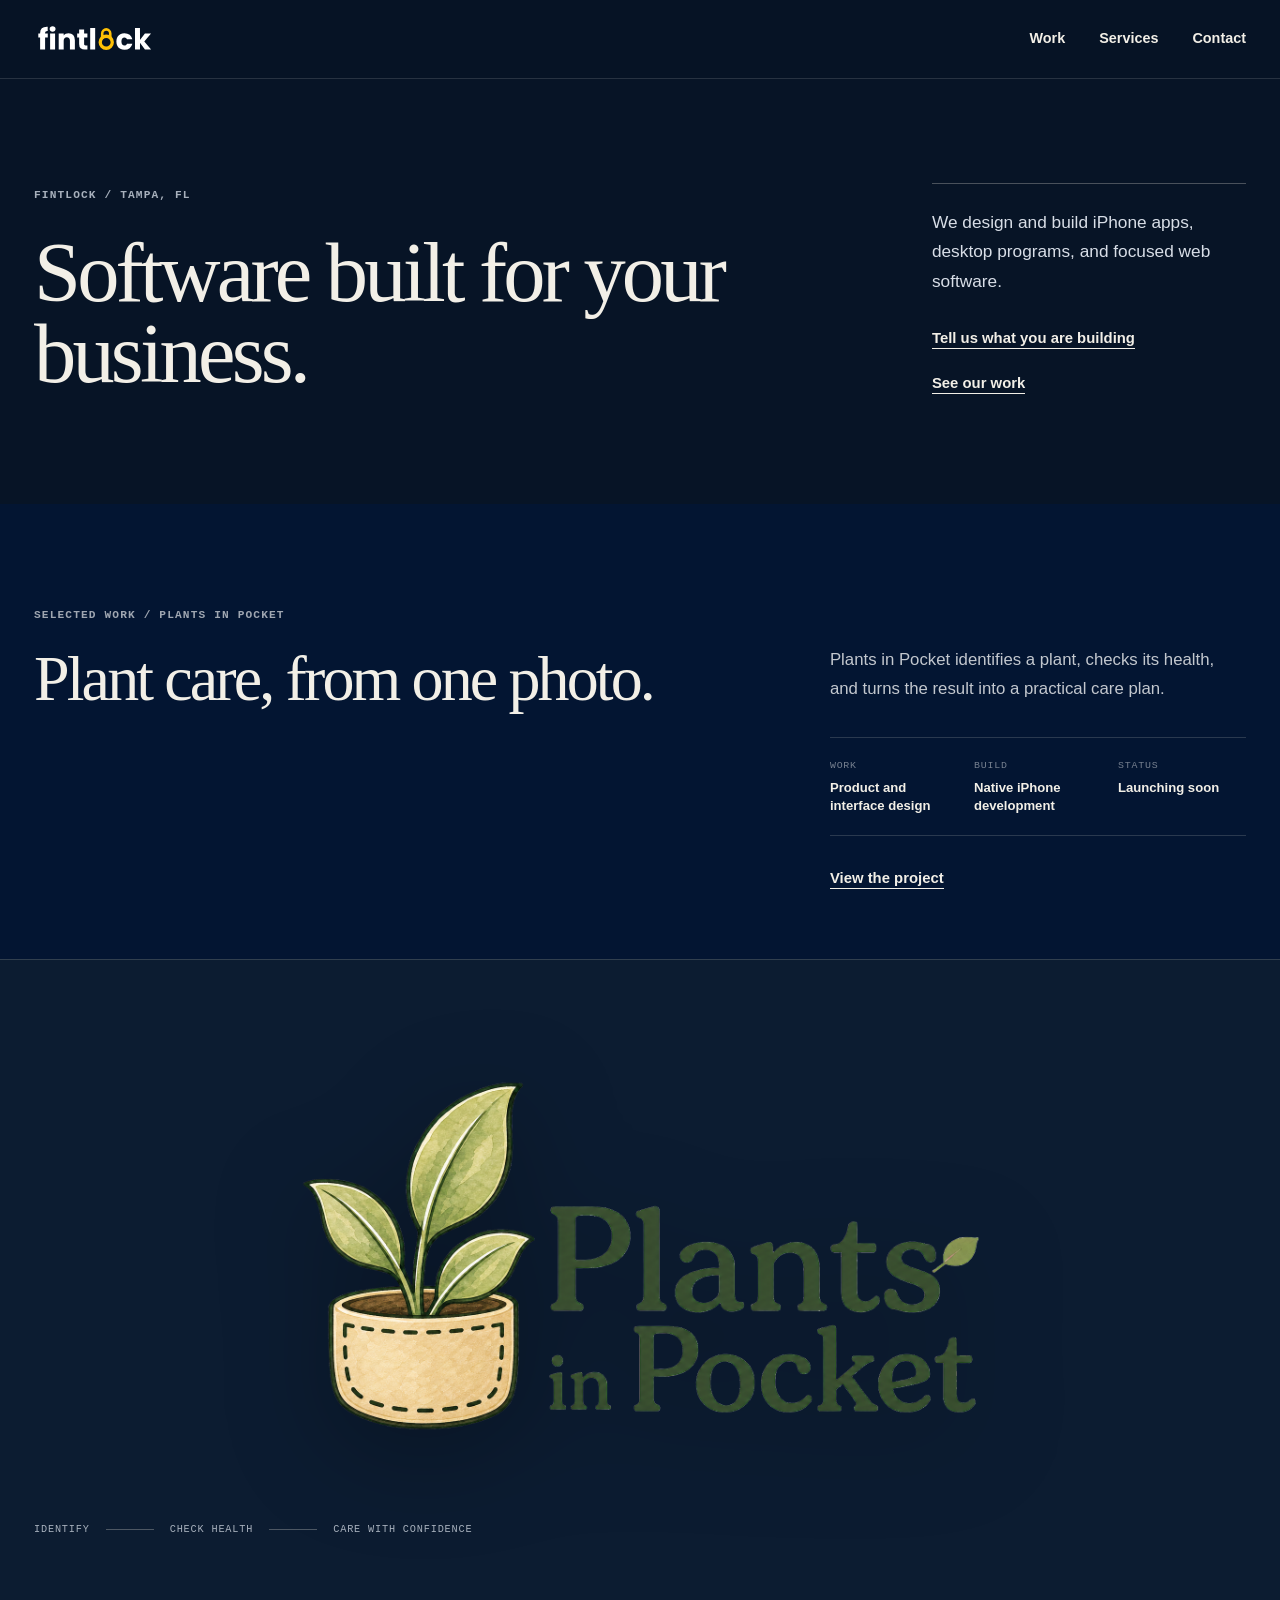
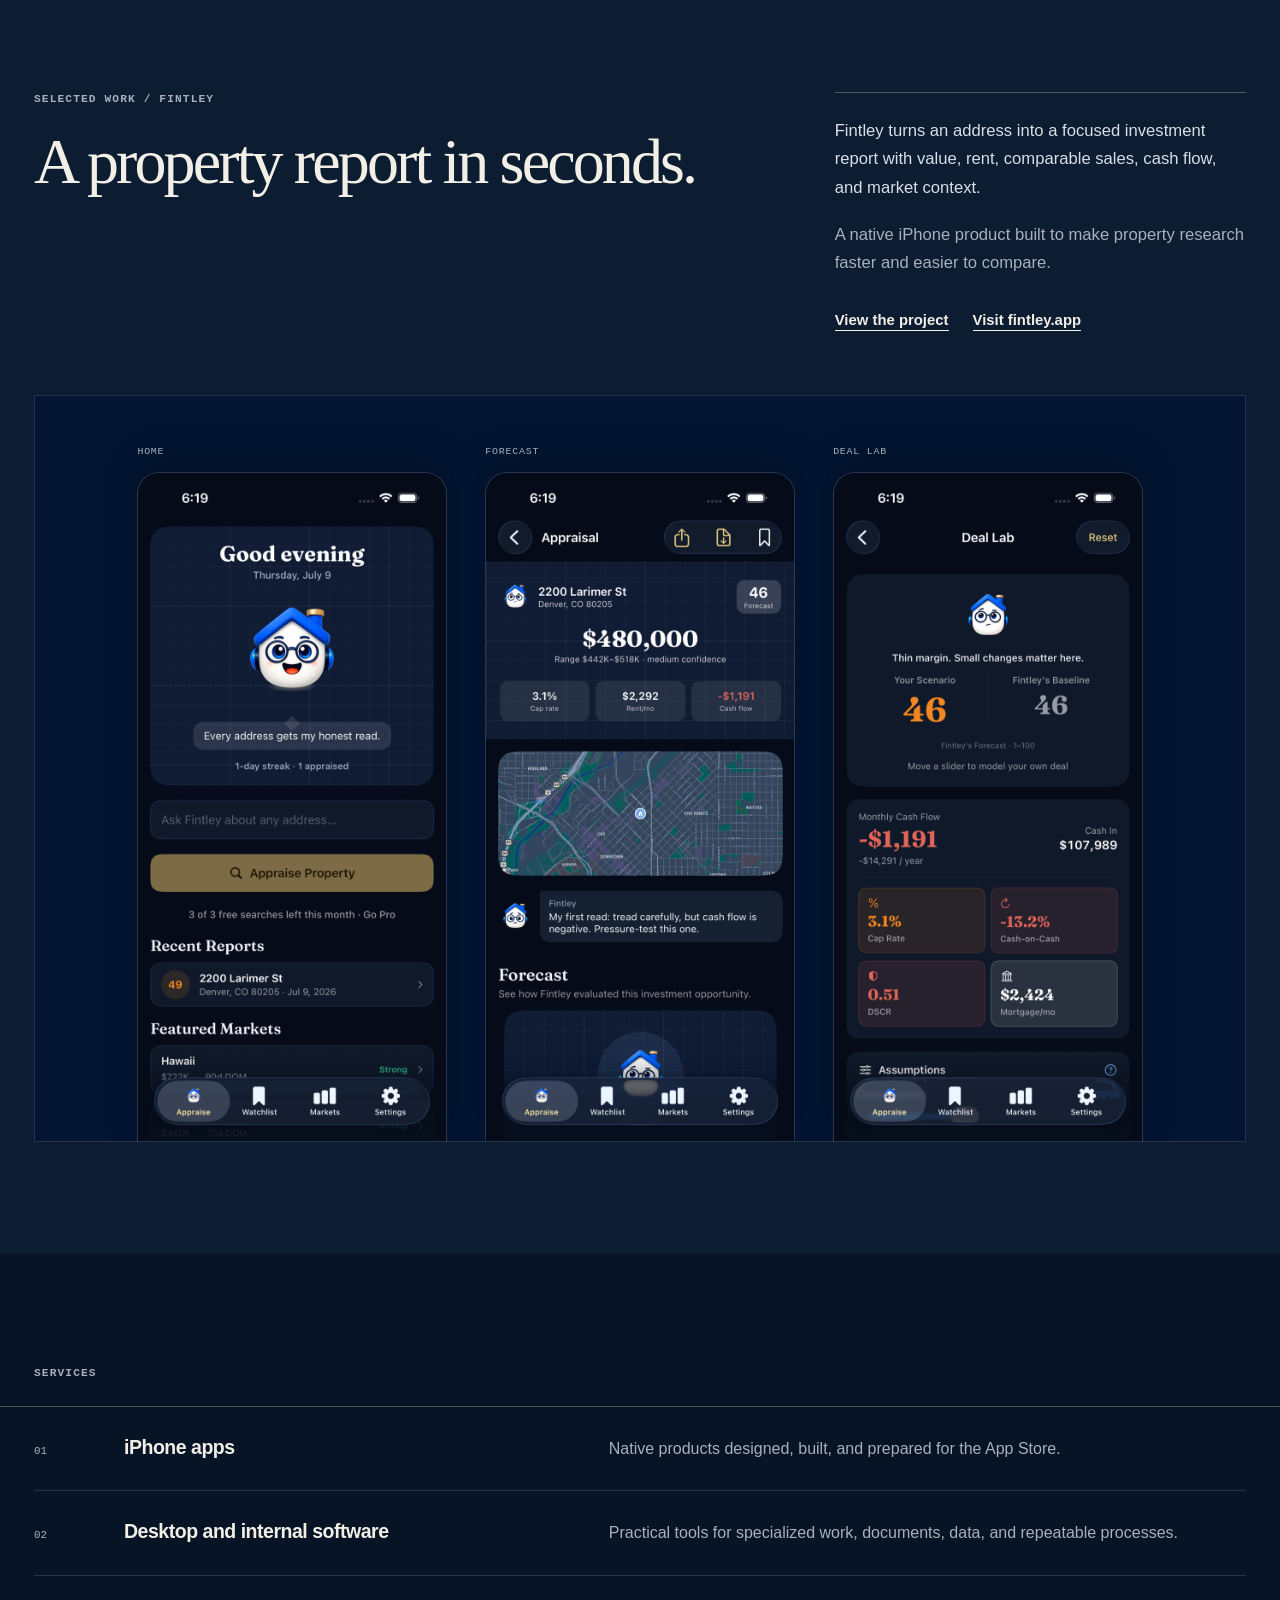
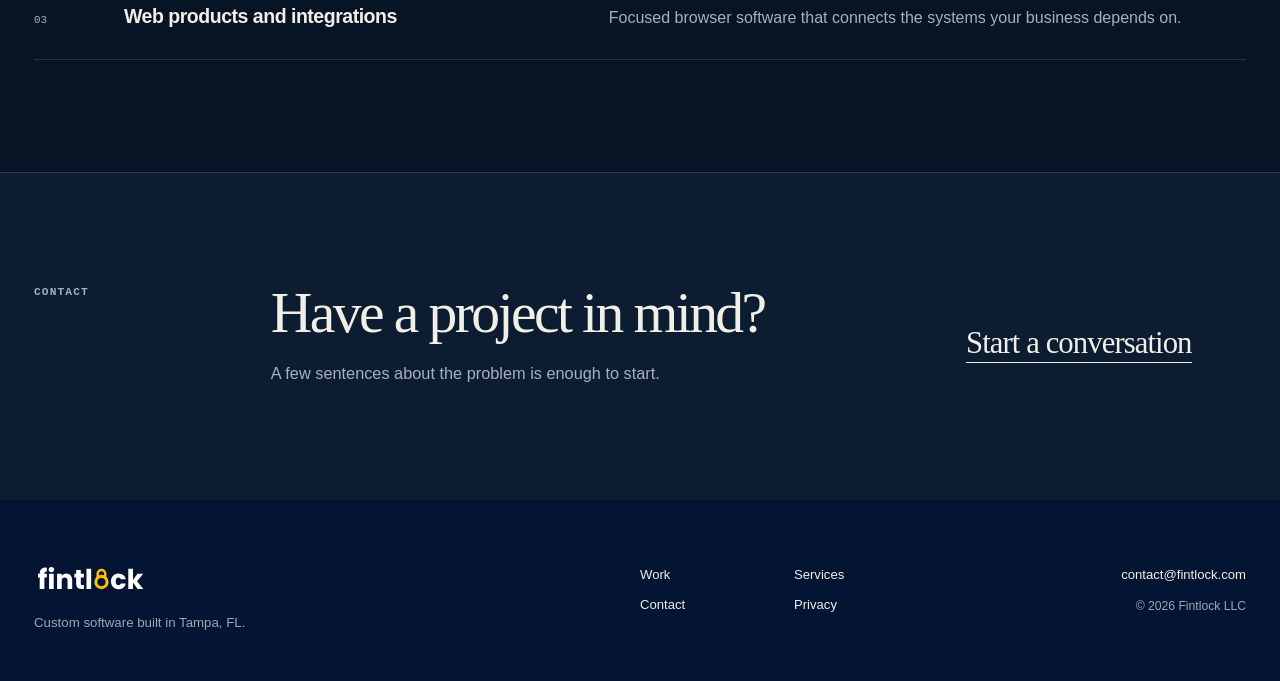
==== commit 5716b6a1: "Simplify site copy and portfolio" ====
--- a/index.html
+++ b/index.html
@@ -7,14 +7,14 @@
   <meta name="description" content="Fintlock designs and builds iPhone apps, desktop programs, and focused web software for businesses.">
   <link rel="canonical" href="https://fintlock.com/">
   <meta property="og:title" content="Fintlock | Custom Software Built in Tampa">
-  <meta property="og:description" content="Software built around how your business actually works.">
+  <meta property="og:description" content="Software built for your business.">
   <meta property="og:type" content="website">
   <meta property="og:url" content="https://fintlock.com/">
   <meta property="og:image" content="https://fintlock.com/assets/brand/og-image.png">
   <meta name="twitter:card" content="summary_large_image">
   <meta name="theme-color" content="#071426">
   <link rel="icon" type="image/svg+xml" href="favicon.svg">
-  <link rel="stylesheet" href="styles.css?v=26">
+  <link rel="stylesheet" href="styles.css?v=28">
 </head>
 <body>
   <a class="skip-link" href="#main">Skip to content</a>
@@ -38,7 +38,7 @@
       <div class="wrap masthead-grid">
         <div class="masthead-title">
           <p class="overline">Fintlock / Tampa, FL</p>
-          <h1>Software built around how your business actually works.</h1>
+          <h1>Software built for your business.</h1>
         </div>
         <div class="masthead-copy">
           <p>We design and build iPhone apps, desktop programs, and focused web software.</p>
@@ -49,12 +49,6 @@
         </div>
       </div>
 
-      <div class="wrap confidence-strip" aria-label="How Fintlock works">
-        <div><span>Based in</span><strong>Tampa, Florida</strong></div>
-        <div><span>Built for</span><strong>iPhone, desktop, and web</strong></div>
-        <div><span>Engagements</span><strong>Clear scope and milestones</strong></div>
-        <div><span>Communication</span><strong>Direct with the builder</strong></div>
-      </div>
     </section>
 
     <section class="featured-product plants-feature" aria-labelledby="plants-title">
@@ -109,31 +103,13 @@
     </section>
 
     <section class="service-preview section-pad" aria-labelledby="services-title">
-      <div class="wrap service-preview-head">
-        <div>
-          <p class="overline">Services</p>
-          <h2 id="services-title">Focused software, built end to end.</h2>
-        </div>
-        <a class="underlined-link" href="services.html">How we can help</a>
+      <div class="wrap service-preview-head service-preview-head-minimal">
+        <p class="overline" id="services-title">Services</p>
       </div>
       <div class="wrap service-rows">
         <article><span>01</span><h3>iPhone apps</h3><p>Native products designed, built, and prepared for the App Store.</p></article>
         <article><span>02</span><h3>Desktop and internal software</h3><p>Practical tools for specialized work, documents, data, and repeatable processes.</p></article>
         <article><span>03</span><h3>Web products and integrations</h3><p>Focused browser software that connects the systems your business depends on.</p></article>
-      </div>
-    </section>
-
-    <section class="process-section">
-      <div class="wrap process-grid">
-        <div>
-          <p class="overline overline-light">A simple start</p>
-          <h2>From problem to working software.</h2>
-        </div>
-        <ol class="process-list">
-          <li><span>01</span><div><strong>Describe the problem</strong><p>Tell us what happens today and what needs to work better.</p></div></li>
-          <li><span>02</span><div><strong>Agree on the scope</strong><p>We define the first useful version, milestones, timeline, and cost.</p></div></li>
-          <li><span>03</span><div><strong>Build in the open</strong><p>You review the work as it takes shape, not only when it is finished.</p></div></li>
-        </ol>
       </div>
     </section>
 
--- a/styles.css
+++ b/styles.css
@@ -655,6 +655,8 @@
 
 .email-link {
   display: inline-block;
+  width: fit-content;
+  max-width: 100%;
   margin-top: 28px;
   border-bottom: 1px solid var(--ink);
   color: var(--ink);
@@ -741,6 +743,10 @@
   font-size: clamp(4rem, 6.3vw, 6.4rem);
 }
 
+.page-intro-minimal {
+  padding-bottom: 56px;
+}
+
 .page-intro-grid > p {
   padding-top: 24px;
   border-top: 1px solid var(--line-strong);
@@ -768,11 +774,11 @@
 }
 
 .page-product-index a:first-child {
-  padding-left: 0;
+  padding-left: 22px;
 }
 
 .page-product-index a:last-child {
-  padding-right: 0;
+  padding-right: 22px;
   border-right: 0;
 }
 
@@ -992,7 +998,10 @@
 }
 
 .plants-art img {
-  width: min(500px, 70%);
+  width: min(680px, 82%);
+  height: auto;
+  max-height: 380px;
+  object-fit: contain;
   filter: drop-shadow(0 18px 36px rgba(0, 0, 0, 0.24));
 }
 
@@ -1001,6 +1010,18 @@
   font-family: var(--display);
   font-size: 1.4rem;
   font-style: italic;
+}
+
+.plants-art-feature {
+  margin-top: 72px;
+}
+
+.work-secondary-screens {
+  grid-column: 1 / -1;
+  margin-top: 42px;
+  padding: 42px 60px 0;
+  border: 1px solid var(--line);
+  background: var(--navy);
 }
 
 .collectcalm-art {
@@ -1205,6 +1226,15 @@
   max-width: 850px;
 }
 
+.service-preview-head-minimal {
+  display: block;
+  margin-bottom: 24px;
+}
+
+.service-preview-head-minimal .overline {
+  margin-bottom: 0;
+}
+
 .service-rows {
   border-top: 1px solid var(--line-strong);
 }
@@ -1293,7 +1323,7 @@
 
 .service-detail-rows article {
   display: grid;
-  grid-template-columns: 64px minmax(260px, 0.72fr) minmax(300px, 0.8fr) minmax(250px, 0.6fr);
+  grid-template-columns: 64px minmax(280px, 0.72fr) minmax(320px, 1fr);
   gap: 30px;
   padding: 42px 0;
   border-bottom: 1px solid var(--line);
@@ -1338,6 +1368,15 @@
   display: grid;
   grid-template-columns: minmax(0, 1fr) minmax(440px, 0.8fr);
   gap: clamp(70px, 10vw, 150px);
+}
+
+.builder-statement {
+  align-self: end;
+  padding-top: 24px;
+  border-top: 1px solid var(--line-dark);
+  color: rgba(255, 255, 255, 0.72);
+  font-size: 1.08rem;
+  line-height: 1.75;
 }
 
 .builder-points {
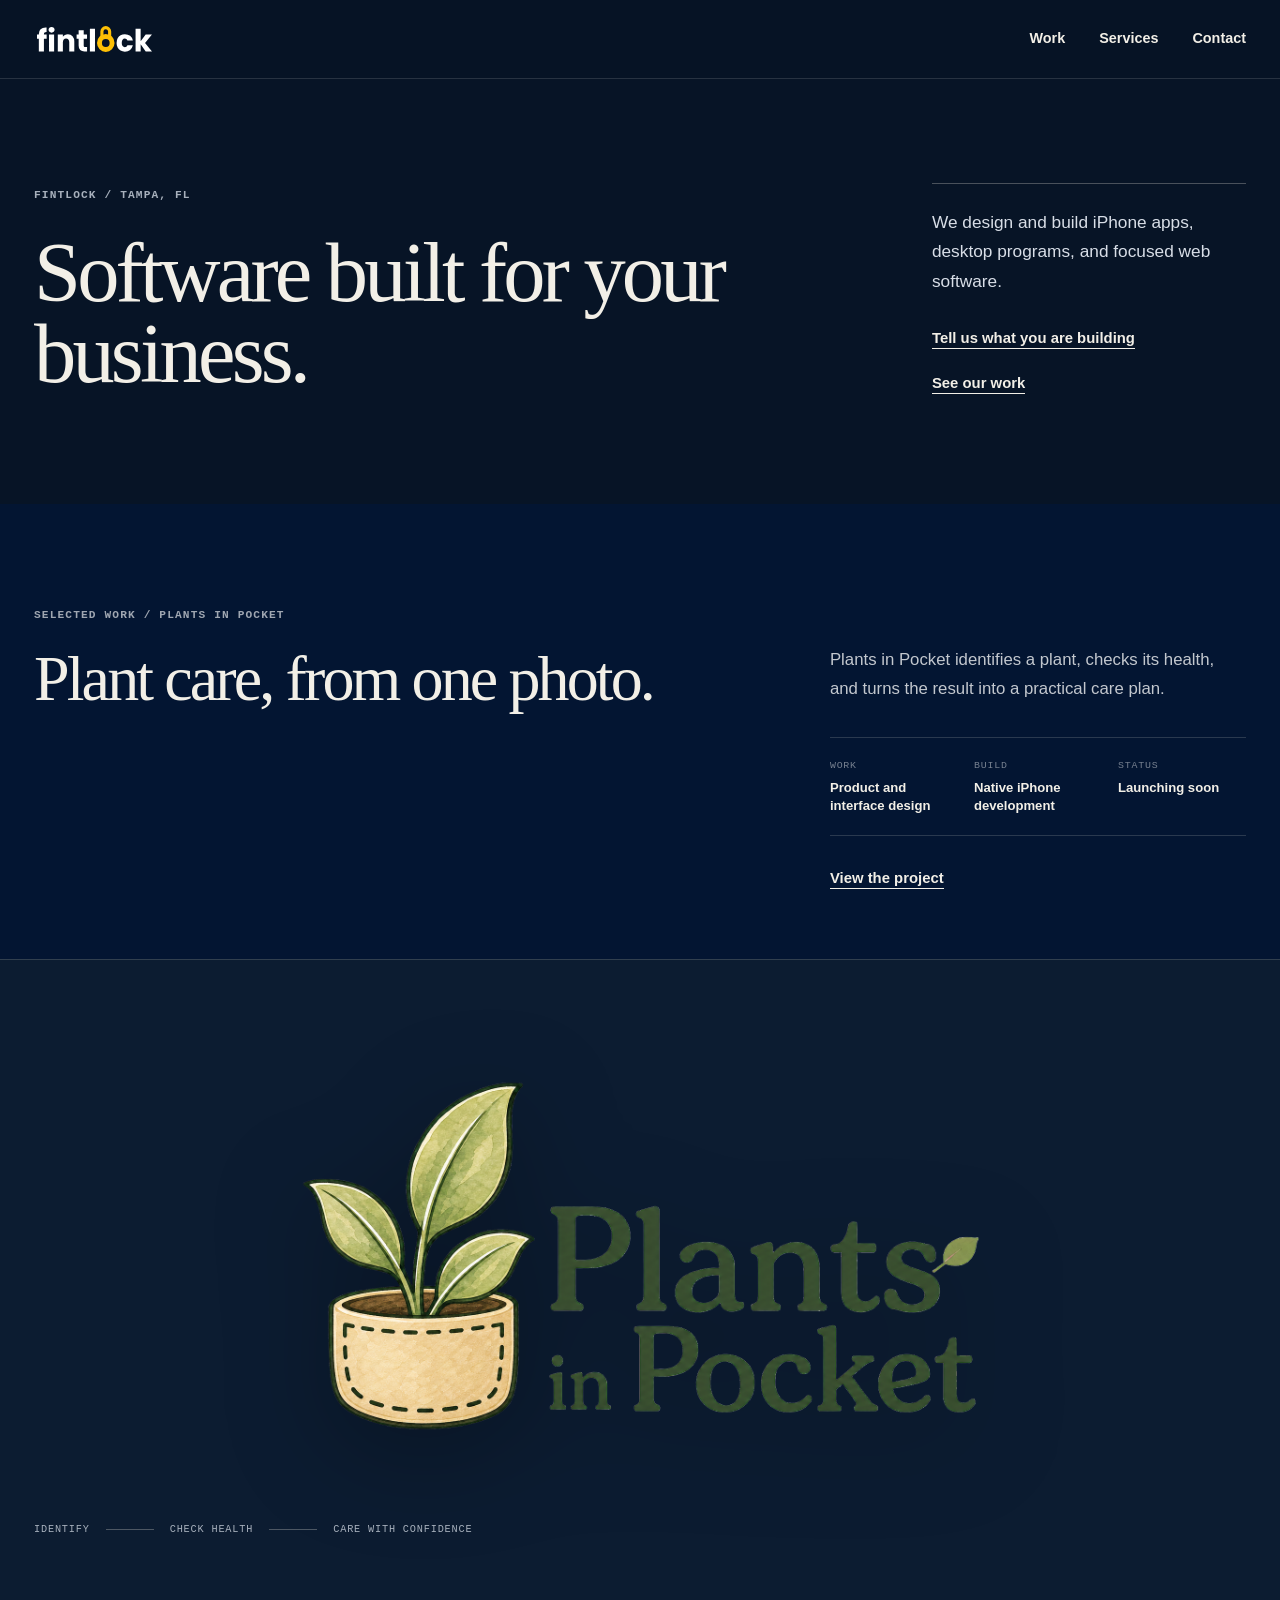
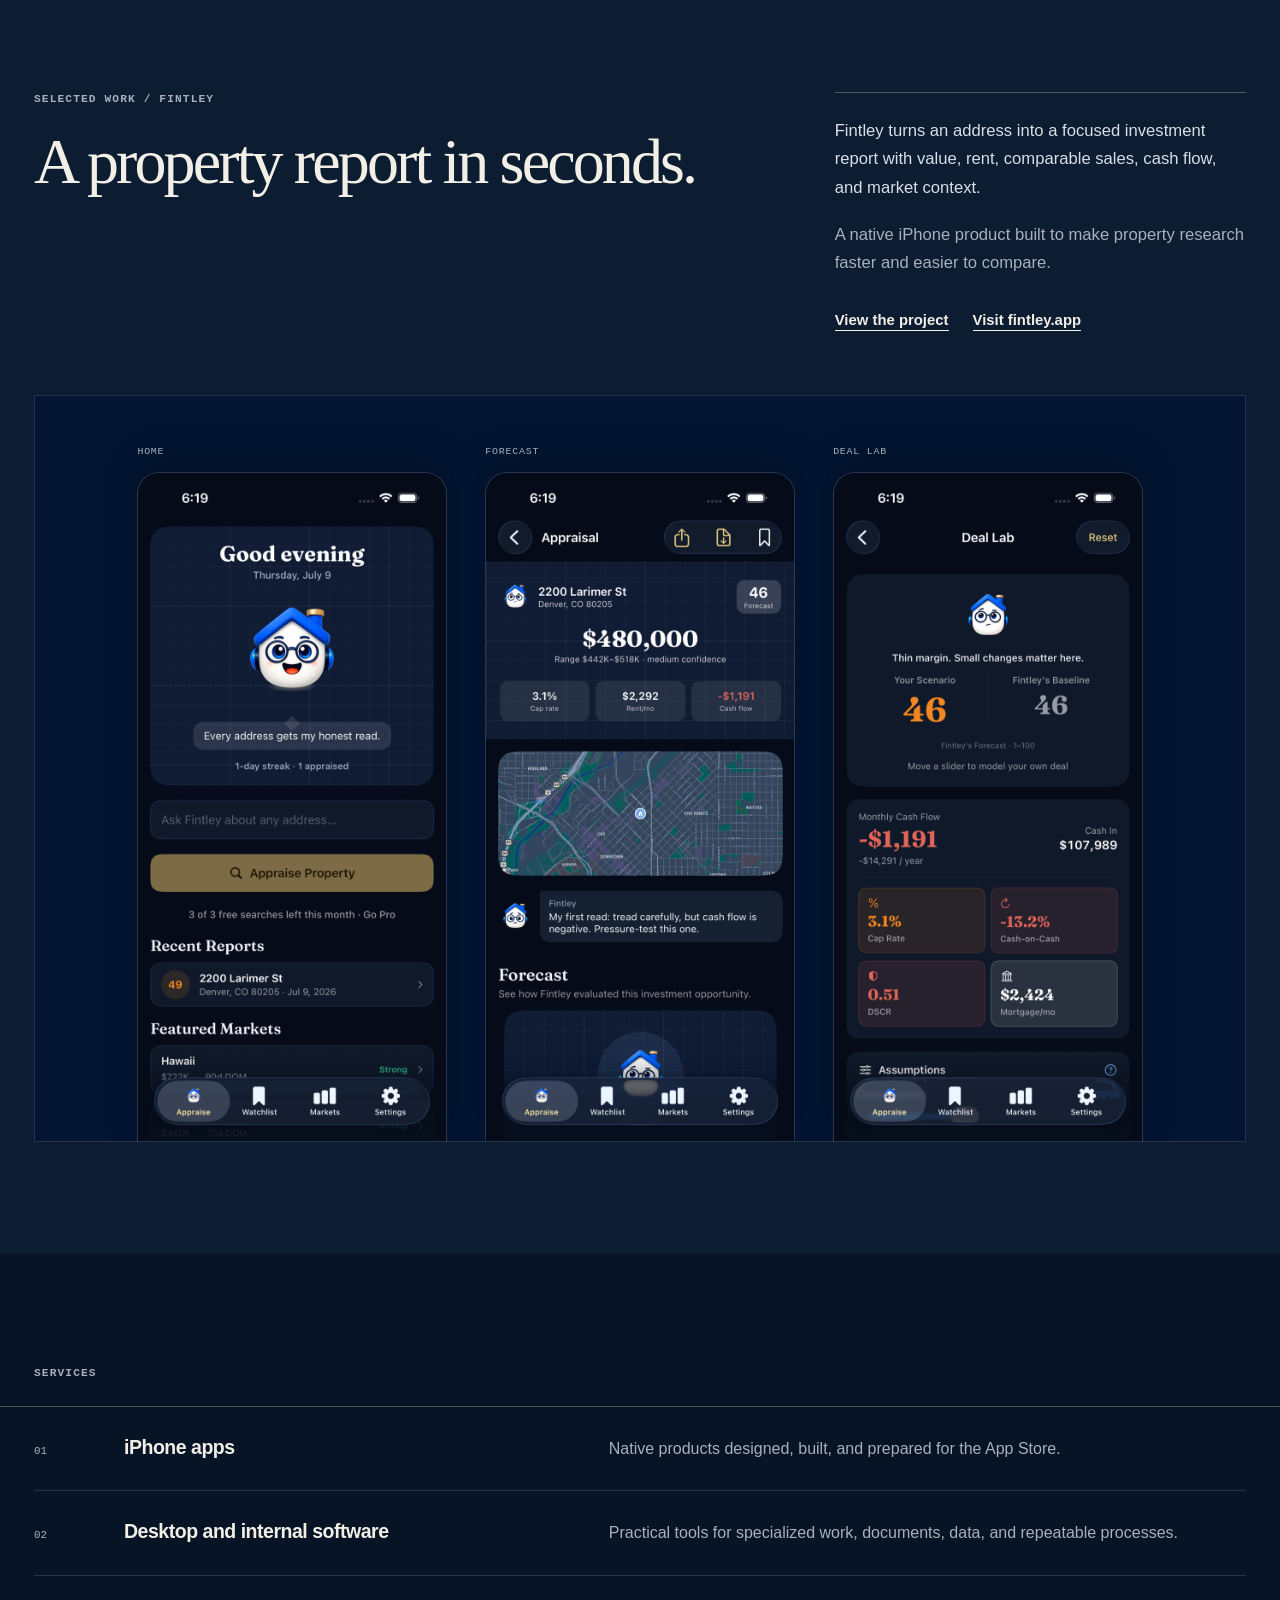
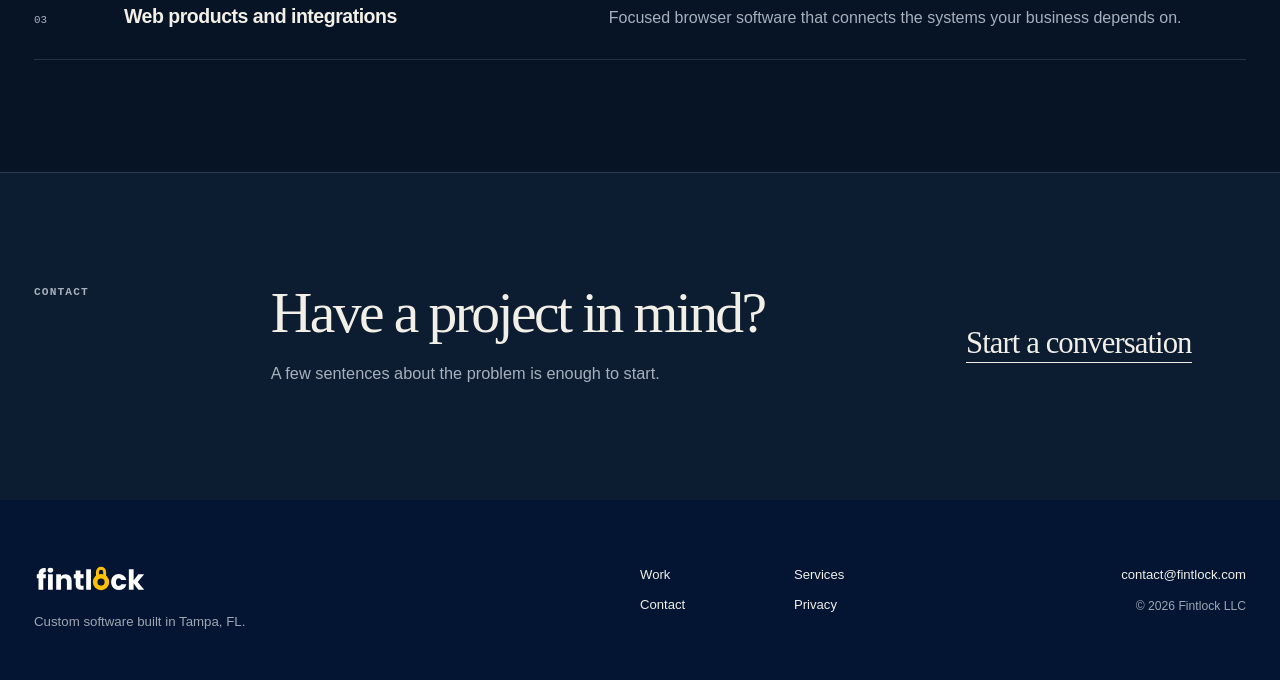
==== commit f28a3f52: "Replace brand assets with final set" ====
--- a/index.html
+++ b/index.html
@@ -10,10 +10,10 @@
   <meta property="og:description" content="Software built for your business.">
   <meta property="og:type" content="website">
   <meta property="og:url" content="https://fintlock.com/">
-  <meta property="og:image" content="https://fintlock.com/assets/brand/og-image.png">
+  <meta property="og:image" content="https://fintlock.com/assets/brand/fintlock-social-card.png">
   <meta name="twitter:card" content="summary_large_image">
   <meta name="theme-color" content="#071426">
-  <link rel="icon" type="image/svg+xml" href="favicon.svg">
+  <link rel="icon" type="image/svg+xml" href="assets/brand/fintlock-favicon.svg">
   <link rel="stylesheet" href="styles.css?v=28">
 </head>
 <body>
@@ -22,7 +22,7 @@
   <header class="site-header" data-header>
     <div class="wrap header-inner">
       <a class="brand" href="index.html" aria-label="Fintlock home">
-        <img src="assets/brand/fintlock-logo-white.svg" alt="Fintlock" width="121" height="32">
+        <img src="assets/brand/fintlock-wordmark-on-dark.svg" alt="Fintlock" width="121" height="31">
       </a>
       <nav class="primary-nav" id="primary-nav" aria-label="Primary navigation">
         <a href="work.html">Work</a>
@@ -130,7 +130,7 @@
   <footer class="site-footer">
     <div class="wrap footer-grid">
       <div>
-        <a class="footer-brand" href="index.html" aria-label="Fintlock home"><img src="assets/brand/fintlock-logo-white.svg" alt="Fintlock" width="113" height="30"></a>
+        <a class="footer-brand" href="index.html" aria-label="Fintlock home"><img src="assets/brand/fintlock-wordmark-on-dark.svg" alt="Fintlock" width="113" height="29"></a>
         <p>Custom software built in Tampa, FL.</p>
       </div>
       <nav class="footer-nav" aria-label="Footer navigation">
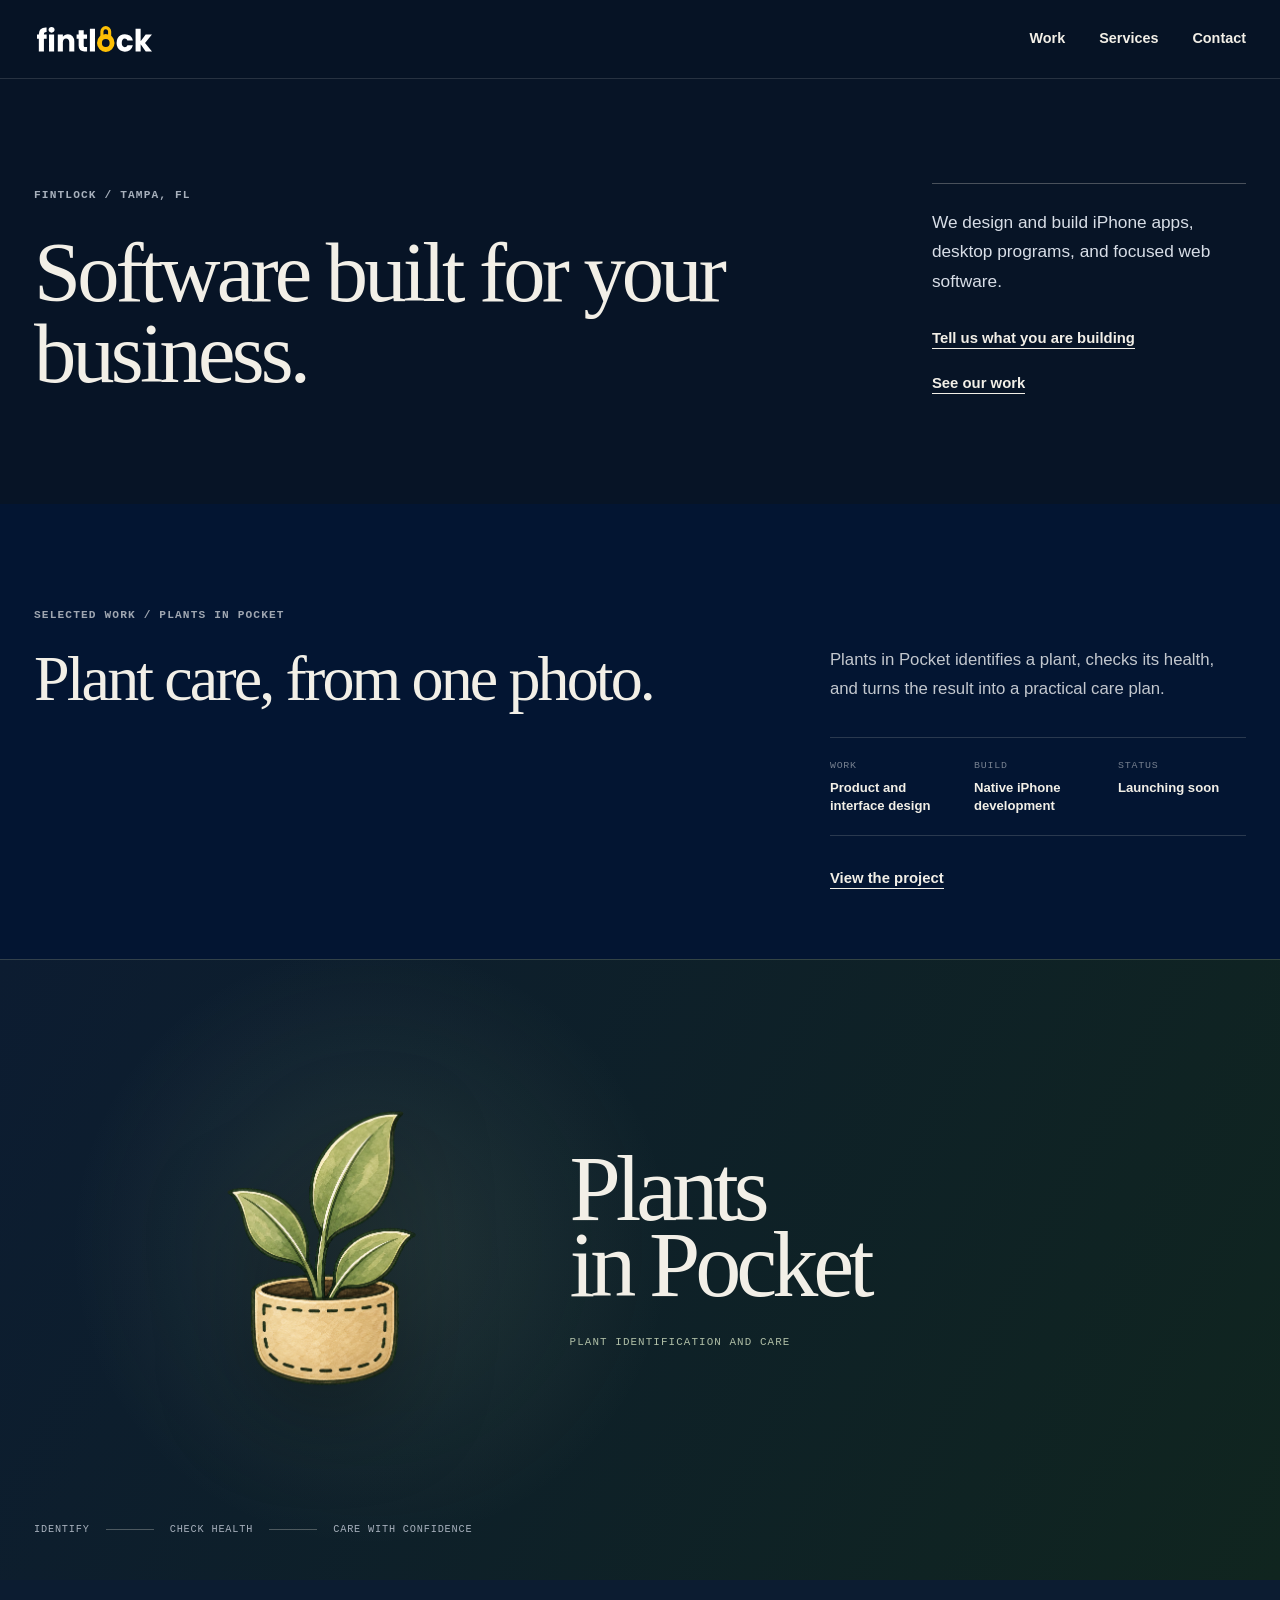
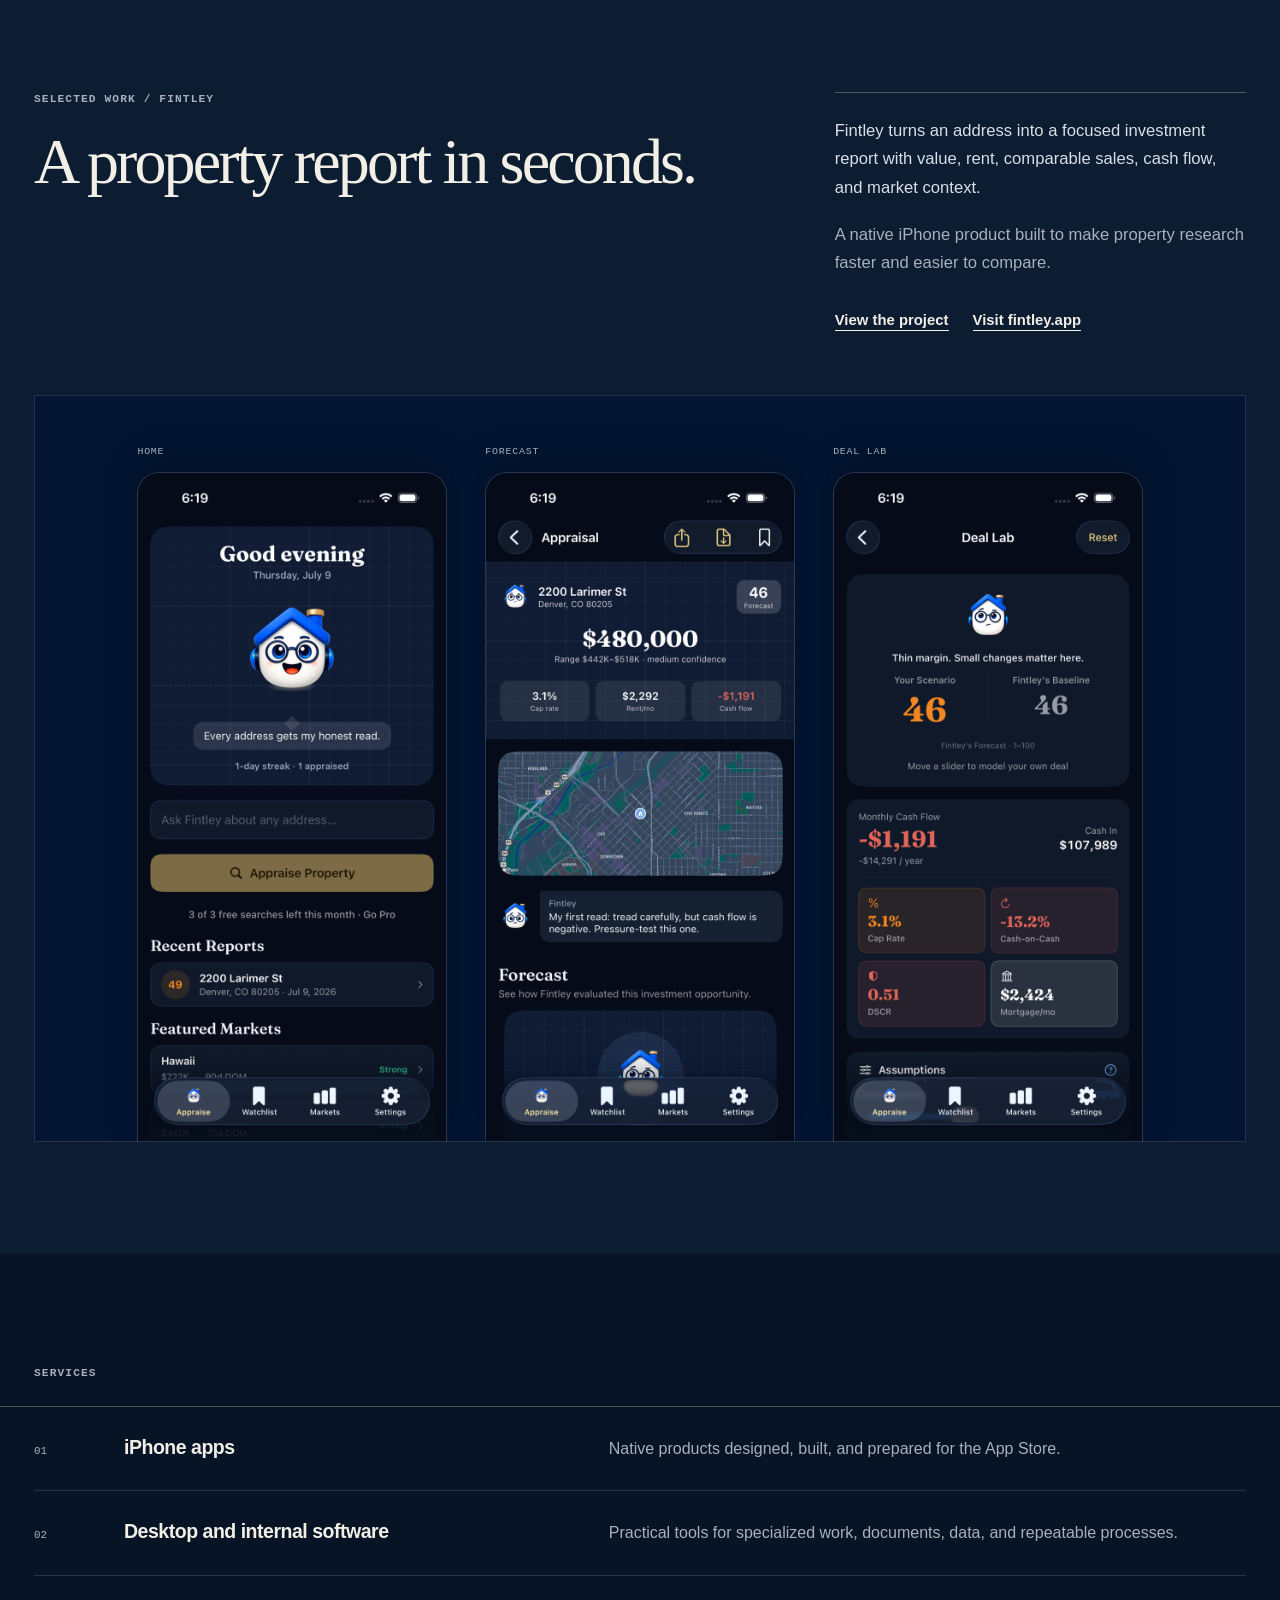
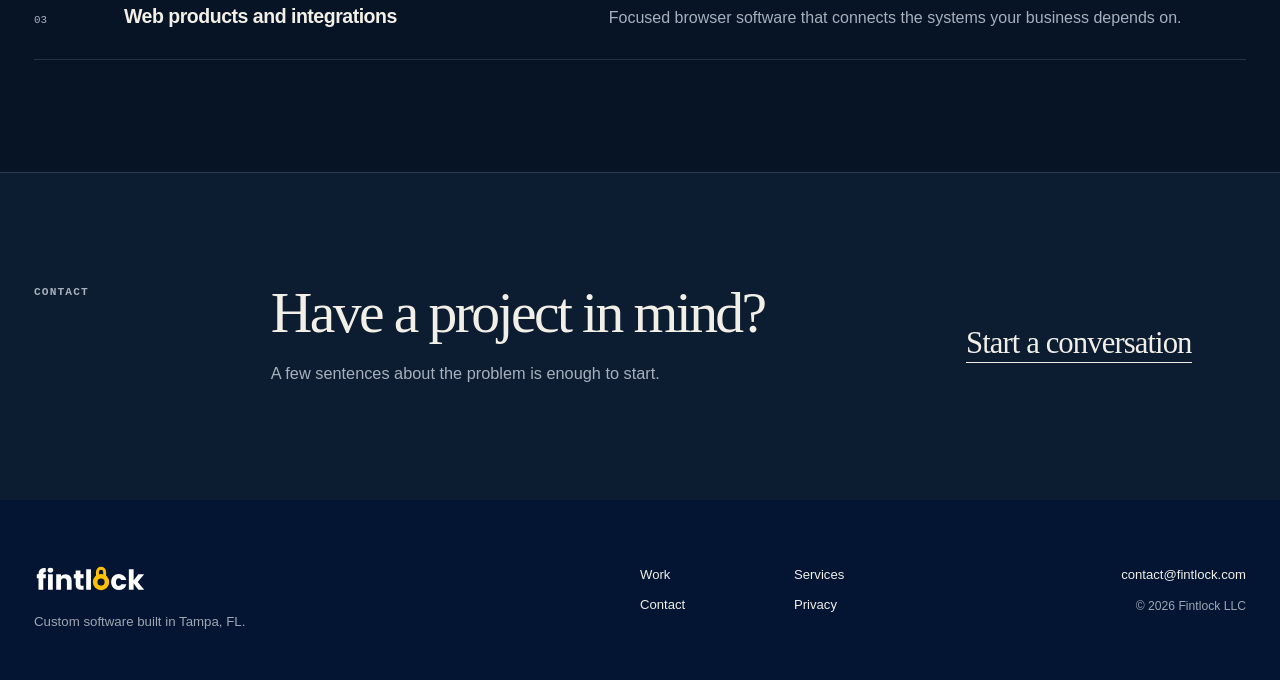
==== commit 20e50d55: "Refine Plants in Pocket feature" ====
--- a/index.html
+++ b/index.html
@@ -72,7 +72,13 @@
 
       <div class="plants-feature-stage">
         <div class="wrap plants-feature-visual" aria-label="Plants in Pocket brand">
-          <img class="plants-feature-lockup" src="assets/work/plants-primary-logo-transparent.png" alt="Plants in Pocket" width="1536" height="1024" loading="lazy">
+          <div class="plants-feature-brand">
+            <img class="plants-feature-mark" src="assets/work/plants-mark-transparent.png" alt="" width="1536" height="1536" loading="lazy">
+            <div class="plants-feature-brand-copy">
+              <p class="plants-feature-name"><span>Plants</span><span>in Pocket</span></p>
+              <p class="plants-feature-category">Plant identification and care</p>
+            </div>
+          </div>
           <div class="plants-feature-steps" aria-label="Plants in Pocket workflow">
             <span>Identify</span><i></i><span>Check health</span><i></i><span>Care with confidence</span>
           </div>
--- a/styles.css
+++ b/styles.css
@@ -1097,23 +1097,59 @@
   margin-top: 70px;
   overflow: hidden;
   border-top: 1px solid var(--line-dark);
-  background: var(--paper-light);
+  background:
+    radial-gradient(circle at 29% 46%, rgba(166, 188, 139, 0.14), transparent 31%),
+    linear-gradient(118deg, var(--paper-light) 0%, #10251f 100%);
 }
 
 .plants-feature-visual {
   position: relative;
   display: grid;
-  min-height: 590px;
+  min-height: 620px;
   place-items: center;
-  padding-block: 70px;
-}
-
-.plants-feature-lockup {
+  padding-block: 68px 104px;
+}
+
+.plants-feature-brand {
   position: relative;
   z-index: 1;
-  width: min(720px, 70vw);
+  display: grid;
+  grid-template-columns: minmax(220px, 310px) minmax(0, 1fr);
+  align-items: center;
+  gap: clamp(42px, 7vw, 96px);
+  width: min(940px, calc(100% - 68px));
+}
+
+.plants-feature-mark {
+  width: 100%;
   height: auto;
-  filter: drop-shadow(0 24px 50px rgba(0, 0, 0, 0.26));
+  filter: drop-shadow(0 28px 46px rgba(0, 0, 0, 0.28));
+}
+
+.plants-feature-brand-copy {
+  min-width: 0;
+}
+
+.plants-feature-name {
+  color: var(--ink);
+  font-family: var(--display);
+  font-size: clamp(4.2rem, 7.2vw, 7rem);
+  font-weight: 400;
+  letter-spacing: -0.055em;
+  line-height: 0.82;
+}
+
+.plants-feature-name span {
+  display: block;
+}
+
+.plants-feature-category {
+  margin-top: 30px;
+  color: #afbea6;
+  font-family: var(--mono);
+  font-size: 0.68rem;
+  letter-spacing: 0.1em;
+  text-transform: uppercase;
 }
 
 .plants-feature-steps {
@@ -1831,11 +1867,17 @@
   }
 
   .plants-feature-visual {
-    min-height: 500px;
-  }
-
-  .plants-feature-lockup {
-    width: min(640px, 82vw);
+    min-height: 540px;
+  }
+
+  .plants-feature-brand {
+    grid-template-columns: minmax(190px, 250px) minmax(0, 1fr);
+    gap: clamp(30px, 6vw, 58px);
+    width: min(760px, calc(100% - 48px));
+  }
+
+  .plants-feature-name {
+    font-size: clamp(3.6rem, 8.6vw, 5.4rem);
   }
 
   .fintley-secondary-art {
@@ -2073,12 +2115,29 @@
   }
 
   .plants-feature-visual {
-    min-height: 390px;
-    padding-block: 52px 96px;
-  }
-
-  .plants-feature-lockup {
-    width: min(460px, 92vw);
+    min-height: 590px;
+    padding-block: 52px 112px;
+  }
+
+  .plants-feature-brand {
+    grid-template-columns: 1fr;
+    justify-items: center;
+    gap: 26px;
+    width: min(390px, calc(100% - 40px));
+    text-align: center;
+  }
+
+  .plants-feature-mark {
+    width: min(210px, 55vw);
+  }
+
+  .plants-feature-name {
+    font-size: clamp(3.5rem, 17vw, 4.8rem);
+  }
+
+  .plants-feature-category {
+    margin-top: 22px;
+    font-size: 0.61rem;
   }
 
   .plants-feature-steps {
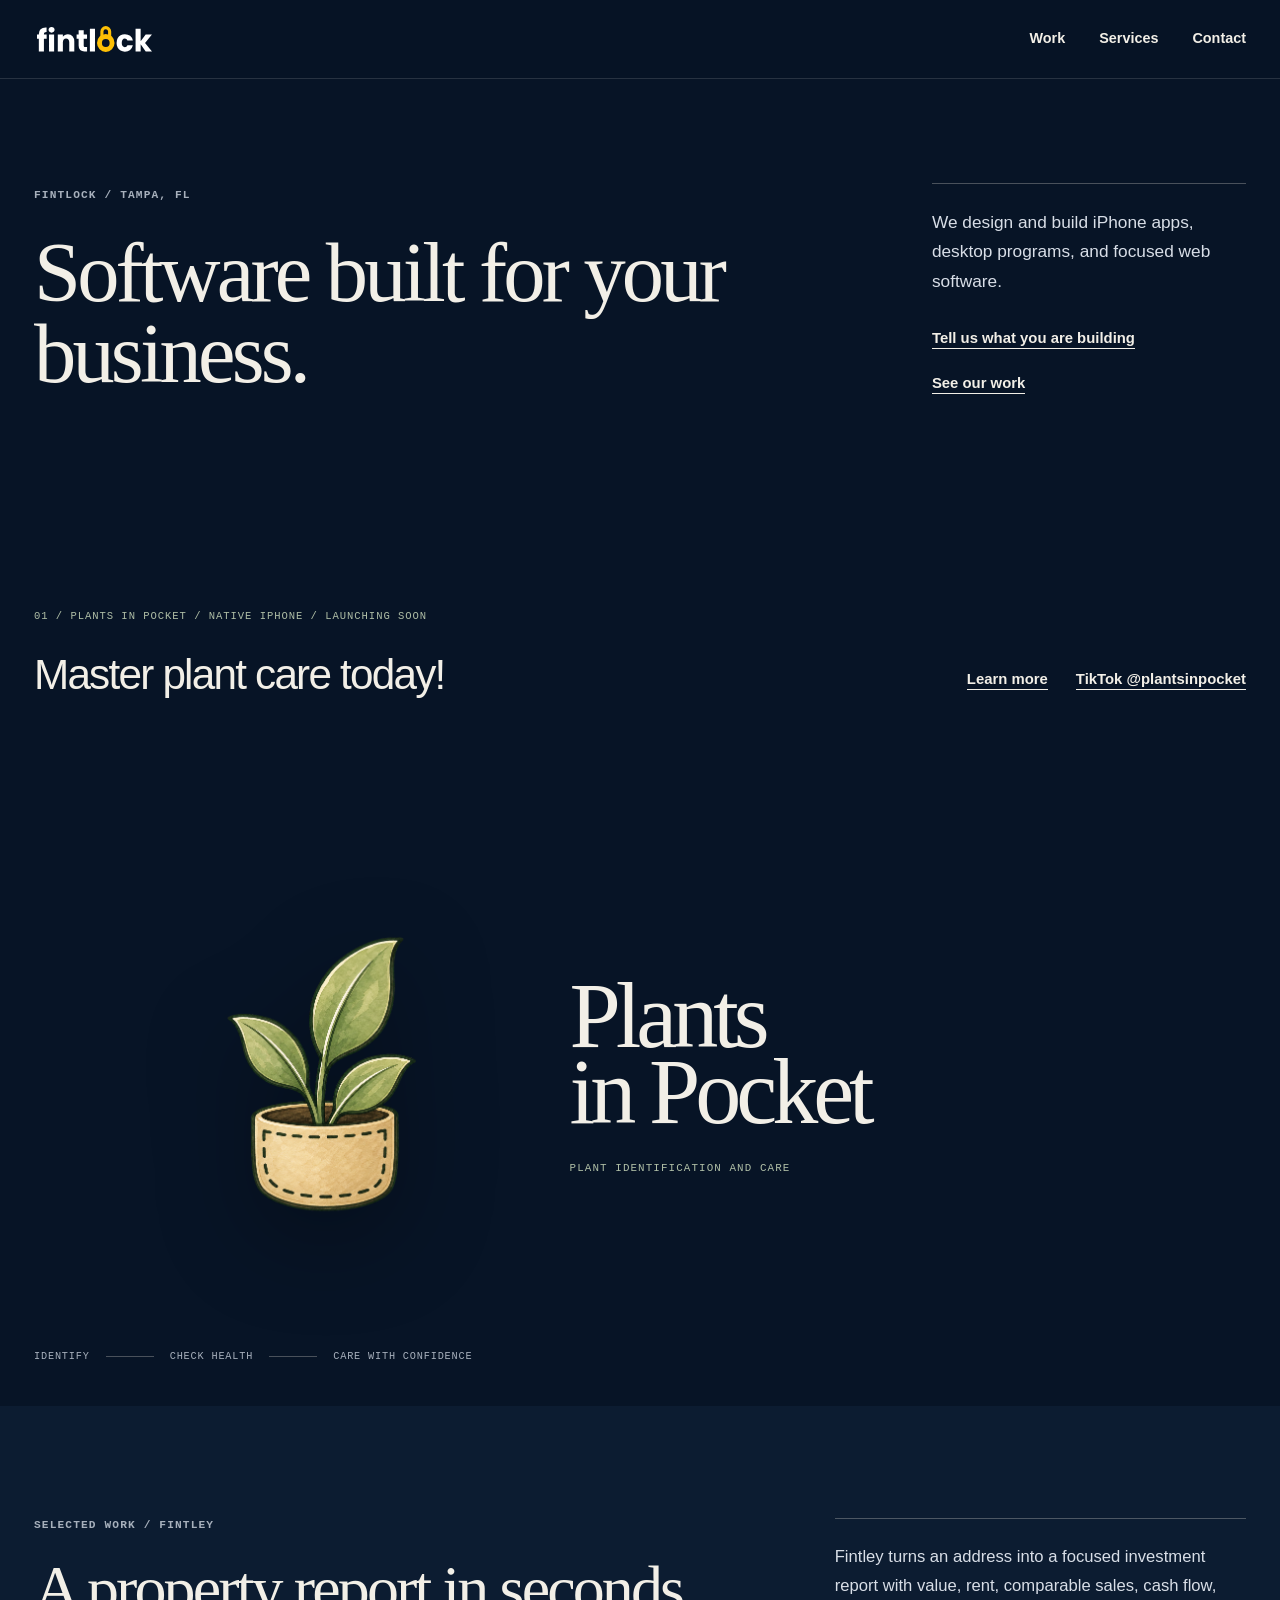
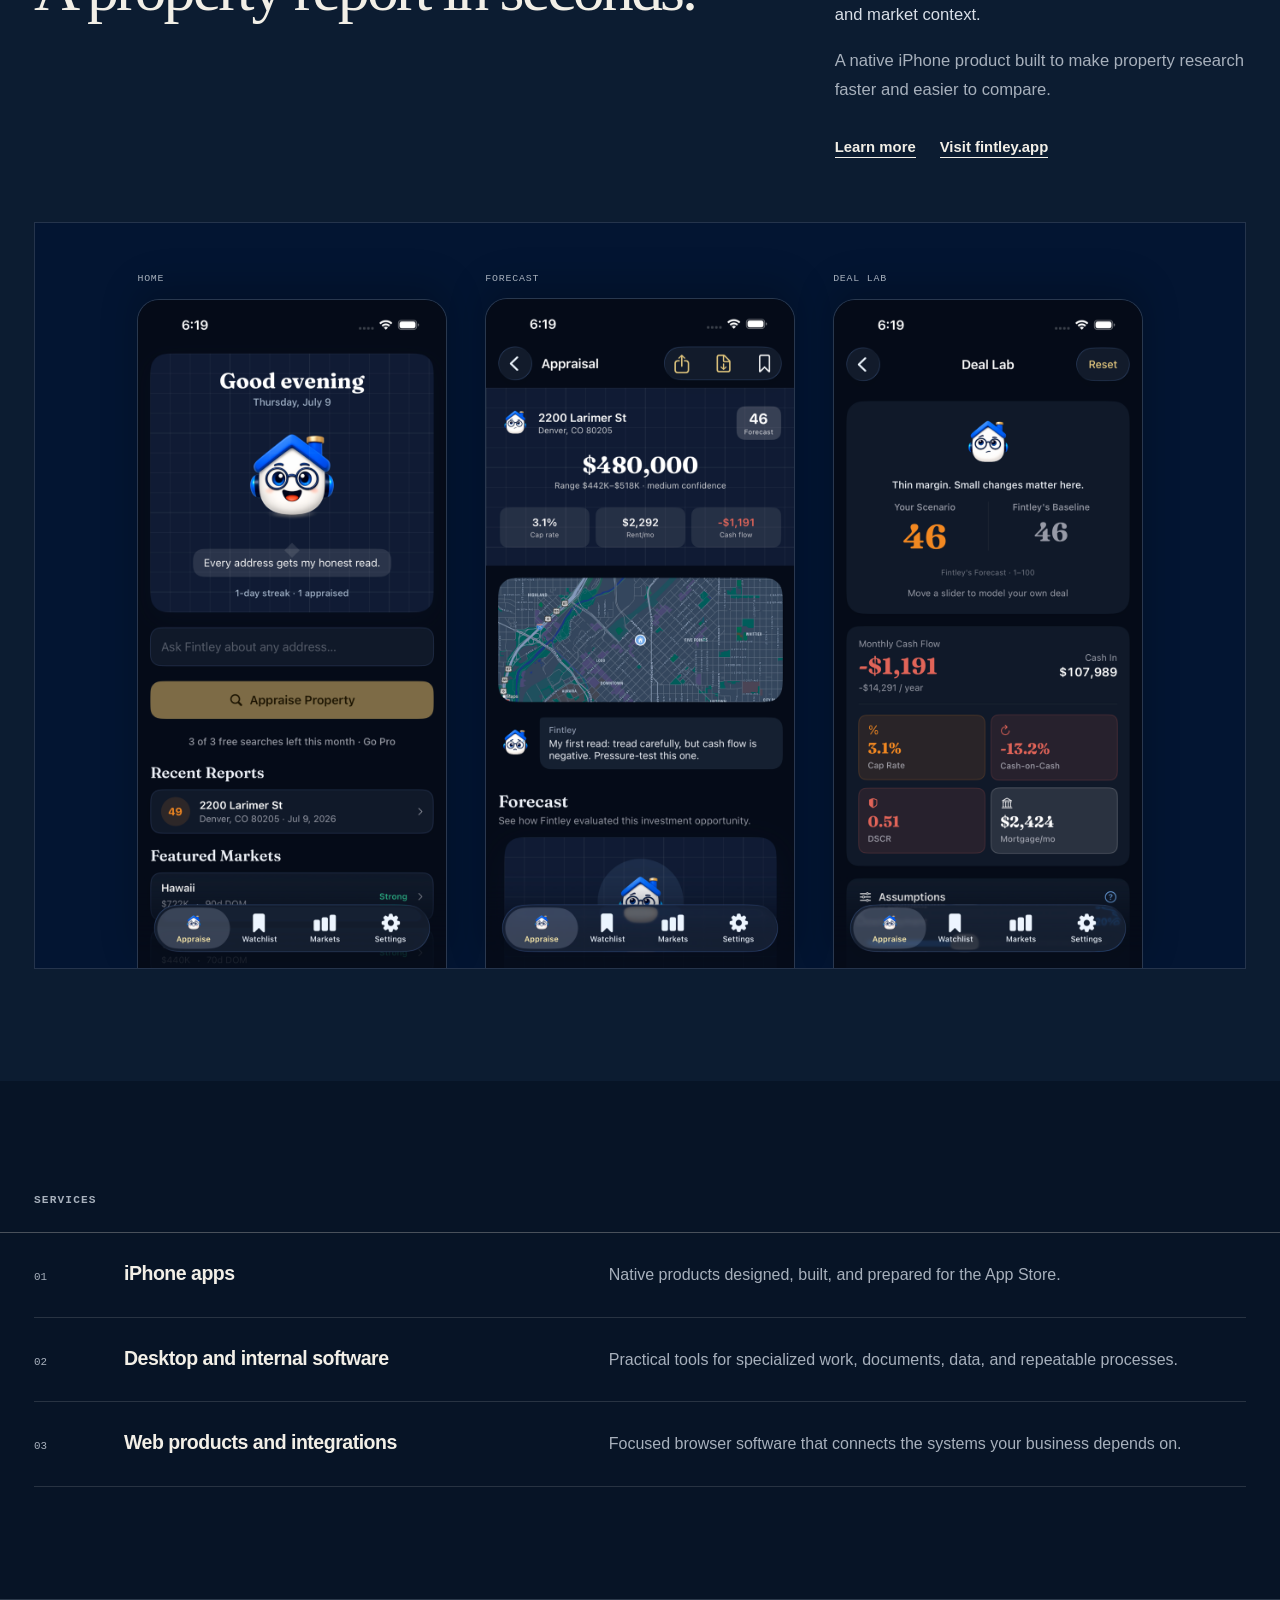
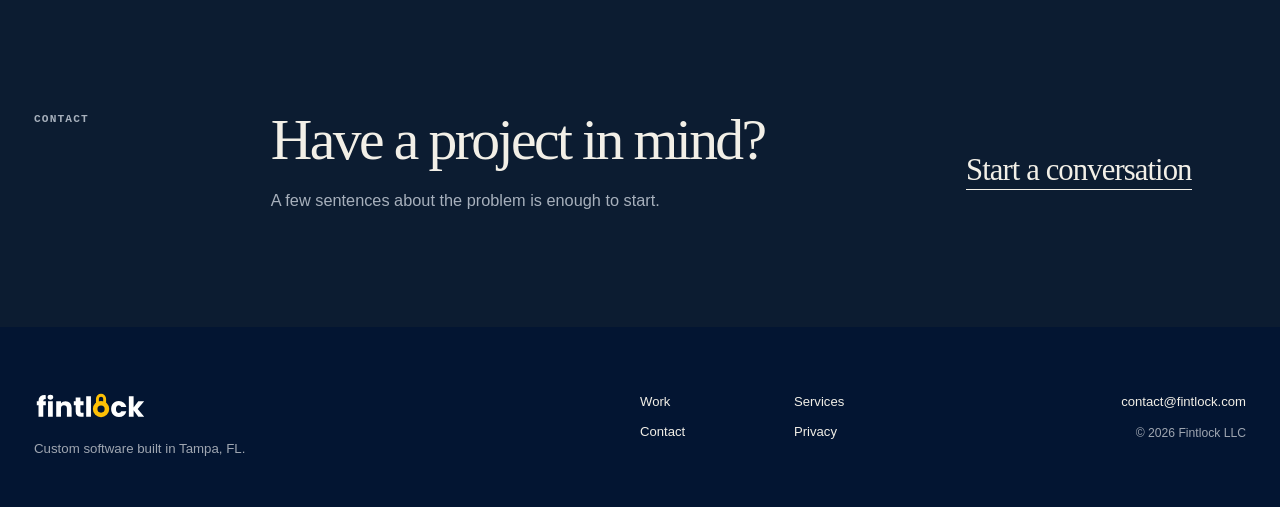
==== commit 00118f3a: "Simplify Plants in Pocket intro" ====
--- a/index.html
+++ b/index.html
@@ -52,21 +52,14 @@
     </section>
 
     <section class="featured-product plants-feature" aria-labelledby="plants-title">
-      <div class="wrap feature-heading">
-        <div>
-          <p class="overline overline-light">Selected work / Plants in Pocket</p>
-          <h2 id="plants-title">Plant care, from one photo.</h2>
+      <div class="wrap plants-project-intro">
+        <div class="plants-project-summary">
+          <p class="plants-project-index">01 / Plants in Pocket / Native iPhone / Launching soon</p>
+          <h2 class="plants-project-statement" id="plants-title">Master plant care today!</h2>
         </div>
-        <div class="feature-copy">
-          <p>Plants in Pocket identifies a plant, checks its health, and turns the result into a practical care plan.</p>
-          <dl class="feature-facts">
-            <div><dt>Work</dt><dd>Product and interface design</dd></div>
-            <div><dt>Build</dt><dd>Native iPhone development</dd></div>
-            <div><dt>Status</dt><dd>Launching soon</dd></div>
-          </dl>
-          <div class="text-actions">
-            <a class="underlined-link underlined-link-light" href="work.html#plants-in-pocket">View the project</a>
-          </div>
+        <div class="plants-project-actions">
+          <a class="underlined-link underlined-link-light" href="work.html#plants-in-pocket">Learn more</a>
+          <a class="underlined-link underlined-link-light" href="https://www.tiktok.com/@plantsinpocket">TikTok @plantsinpocket</a>
         </div>
       </div>
 
@@ -96,7 +89,7 @@
           <p>Fintley turns an address into a focused investment report with value, rent, comparable sales, cash flow, and market context.</p>
           <p class="selected-case-note">A native iPhone product built to make property research faster and easier to compare.</p>
           <div class="text-actions">
-            <a class="underlined-link" href="work.html#fintley">View the project</a>
+            <a class="underlined-link" href="work.html#fintley">Learn more</a>
             <a class="underlined-link" href="https://fintley.app" rel="noopener">Visit fintley.app</a>
           </div>
         </div>
--- a/styles.css
+++ b/styles.css
@@ -1094,12 +1094,50 @@
 
 .plants-feature-stage {
   position: relative;
-  margin-top: 70px;
+  margin-top: 88px;
   overflow: hidden;
-  border-top: 1px solid var(--line-dark);
-  background:
-    radial-gradient(circle at 29% 46%, rgba(166, 188, 139, 0.14), transparent 31%),
-    linear-gradient(118deg, var(--paper-light) 0%, #10251f 100%);
+  background: transparent;
+}
+
+.plants-feature {
+  background: var(--paper);
+}
+
+.plants-project-intro {
+  display: grid;
+  grid-template-columns: minmax(0, 1fr) auto;
+  gap: clamp(60px, 8vw, 130px);
+  align-items: end;
+}
+
+.plants-project-index {
+  color: #afbea6;
+  font-family: var(--mono);
+  font-size: 0.66rem;
+  letter-spacing: 0.09em;
+  line-height: 1.6;
+  text-transform: uppercase;
+}
+
+.plants-project-statement {
+  max-width: 900px;
+  margin-top: 26px;
+  color: var(--ink);
+  font-family: var(--sans);
+  font-size: clamp(2rem, 3.3vw, 3.3rem);
+  font-weight: 520;
+  letter-spacing: -0.042em;
+  line-height: 1.12;
+  text-wrap: balance;
+}
+
+.plants-project-actions {
+  display: flex;
+  flex-wrap: wrap;
+  gap: 14px 28px;
+  align-items: center;
+  margin-bottom: 8px;
+  white-space: nowrap;
 }
 
 .plants-feature-visual {
@@ -1870,6 +1908,10 @@
     min-height: 540px;
   }
 
+  .plants-project-intro {
+    gap: 46px;
+  }
+
   .plants-feature-brand {
     grid-template-columns: minmax(190px, 250px) minmax(0, 1fr);
     gap: clamp(30px, 6vw, 58px);
@@ -2111,7 +2153,22 @@
   }
 
   .plants-feature-stage {
-    margin-top: 50px;
+    margin-top: 56px;
+  }
+
+  .plants-project-intro {
+    grid-template-columns: 1fr;
+    gap: 30px;
+  }
+
+  .plants-project-statement {
+    margin-top: 20px;
+    font-size: clamp(1.85rem, 8vw, 2.35rem);
+  }
+
+  .plants-project-actions {
+    justify-self: start;
+    margin-bottom: 0;
   }
 
   .plants-feature-visual {
